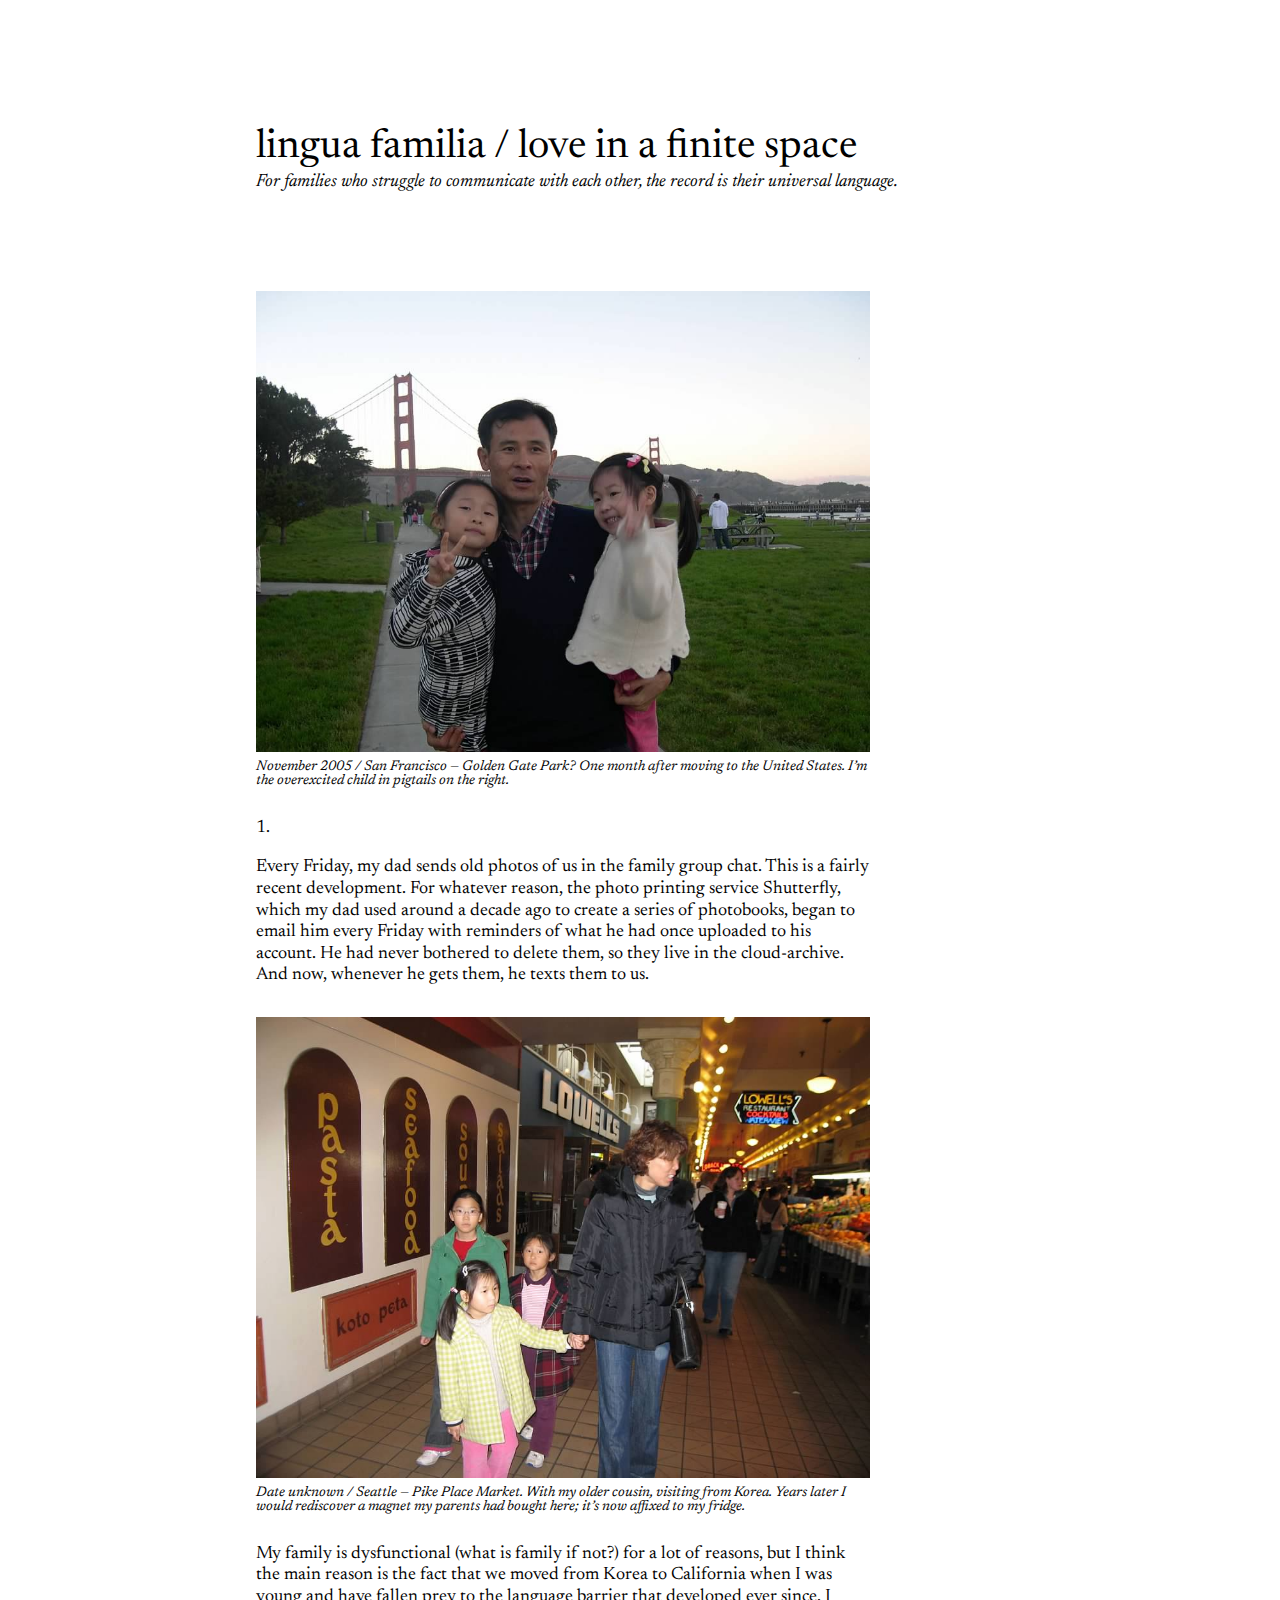
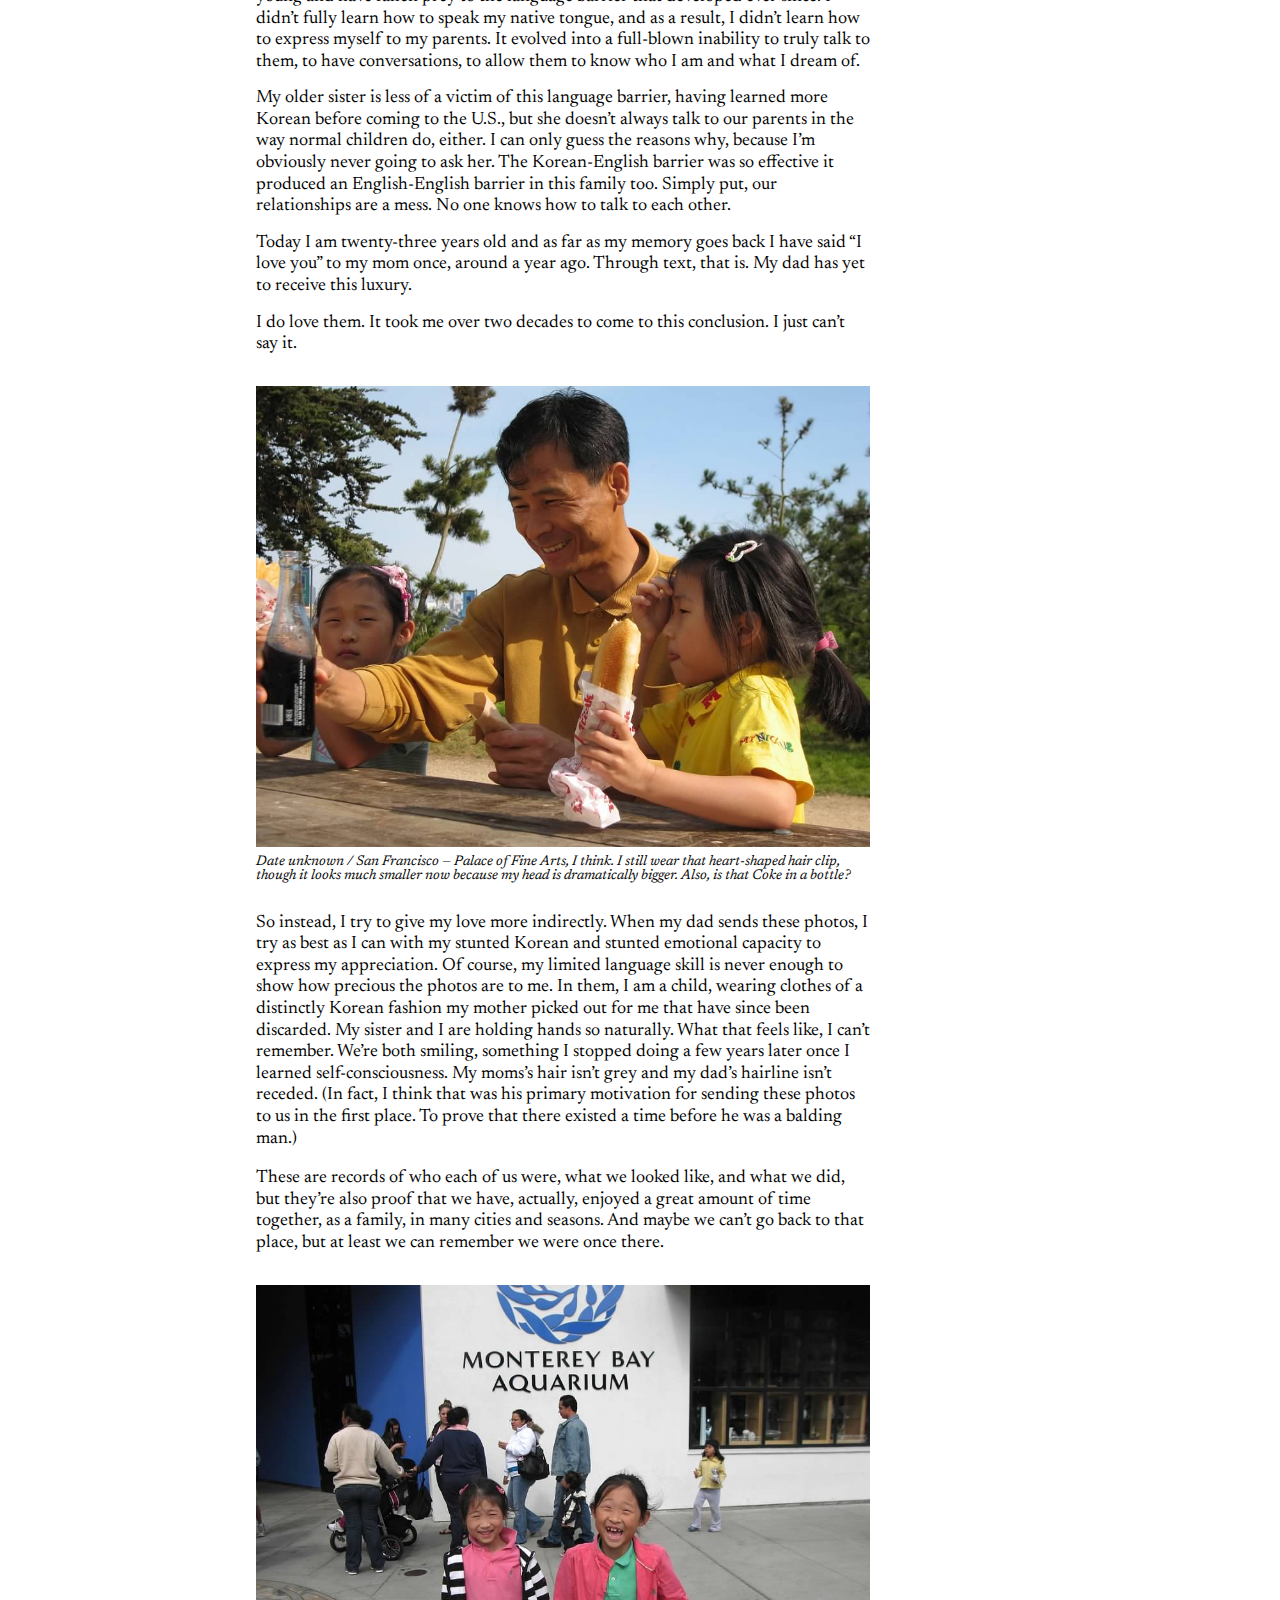
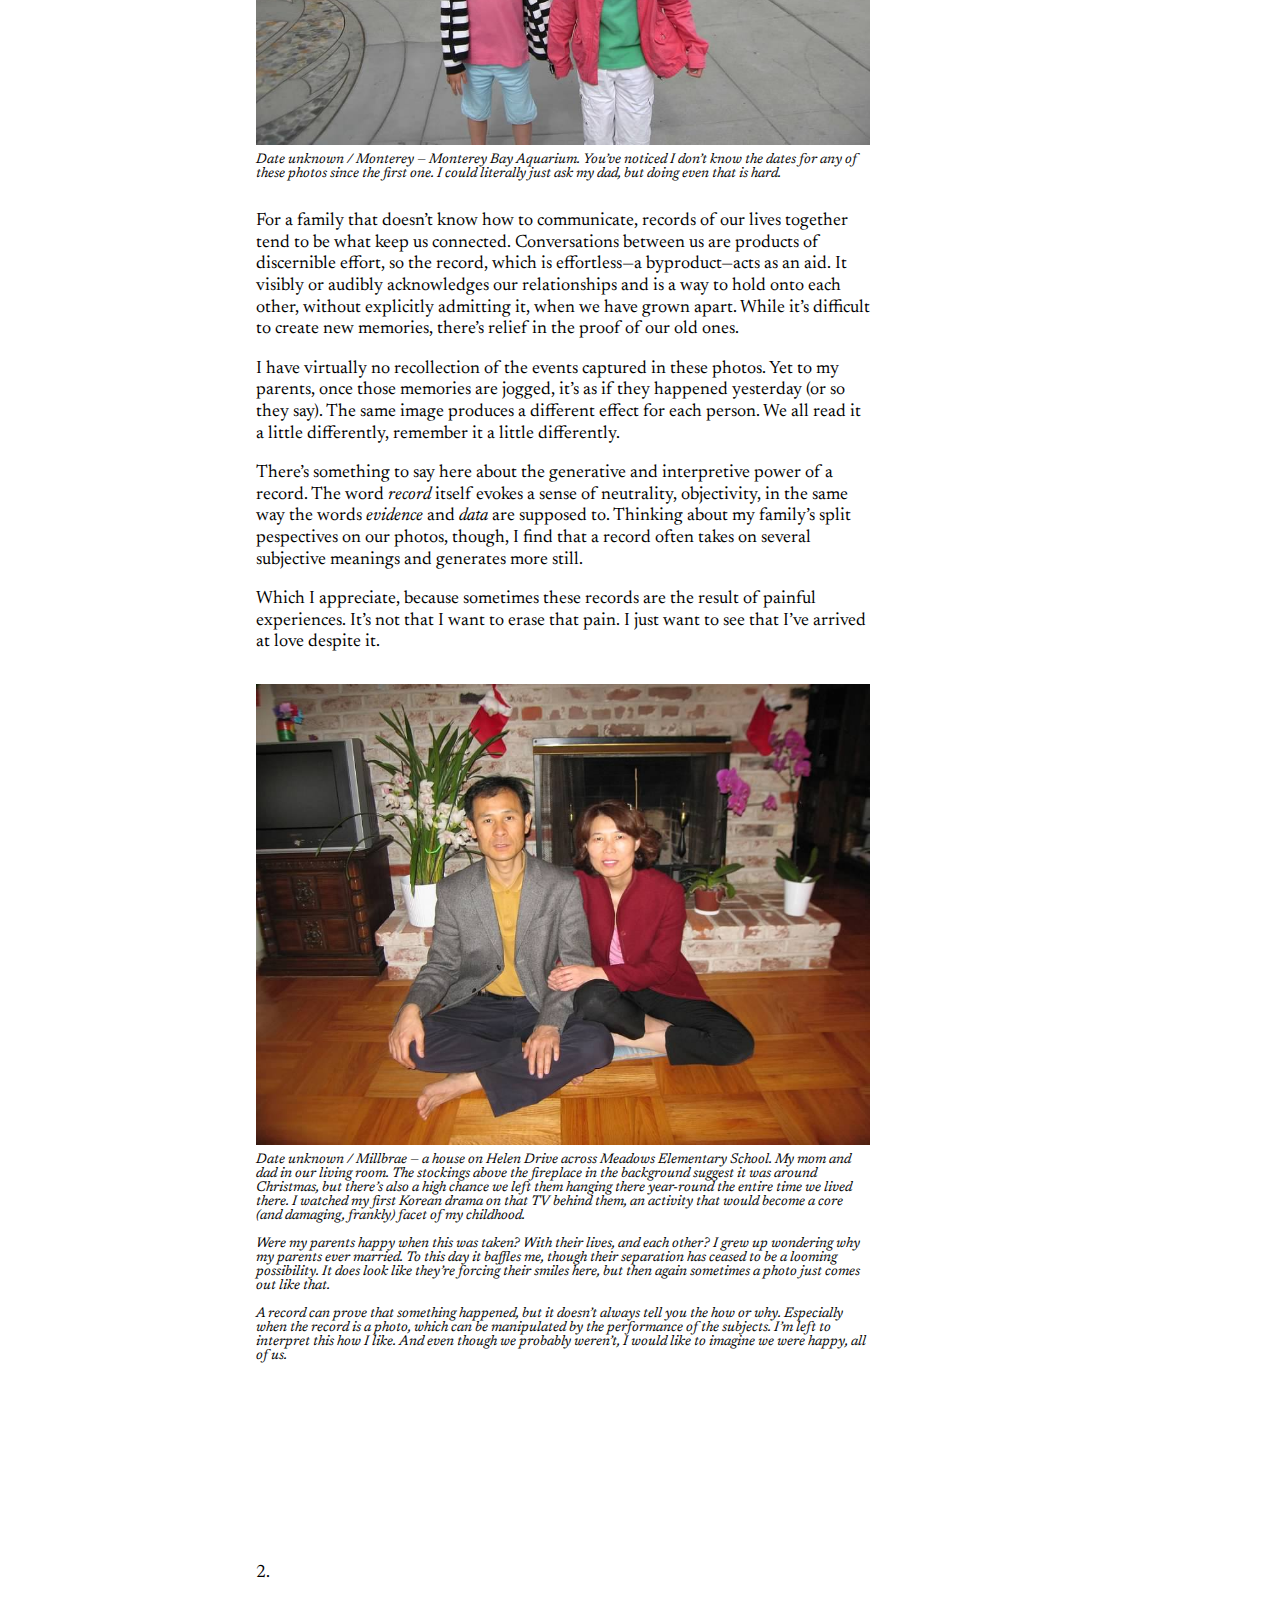
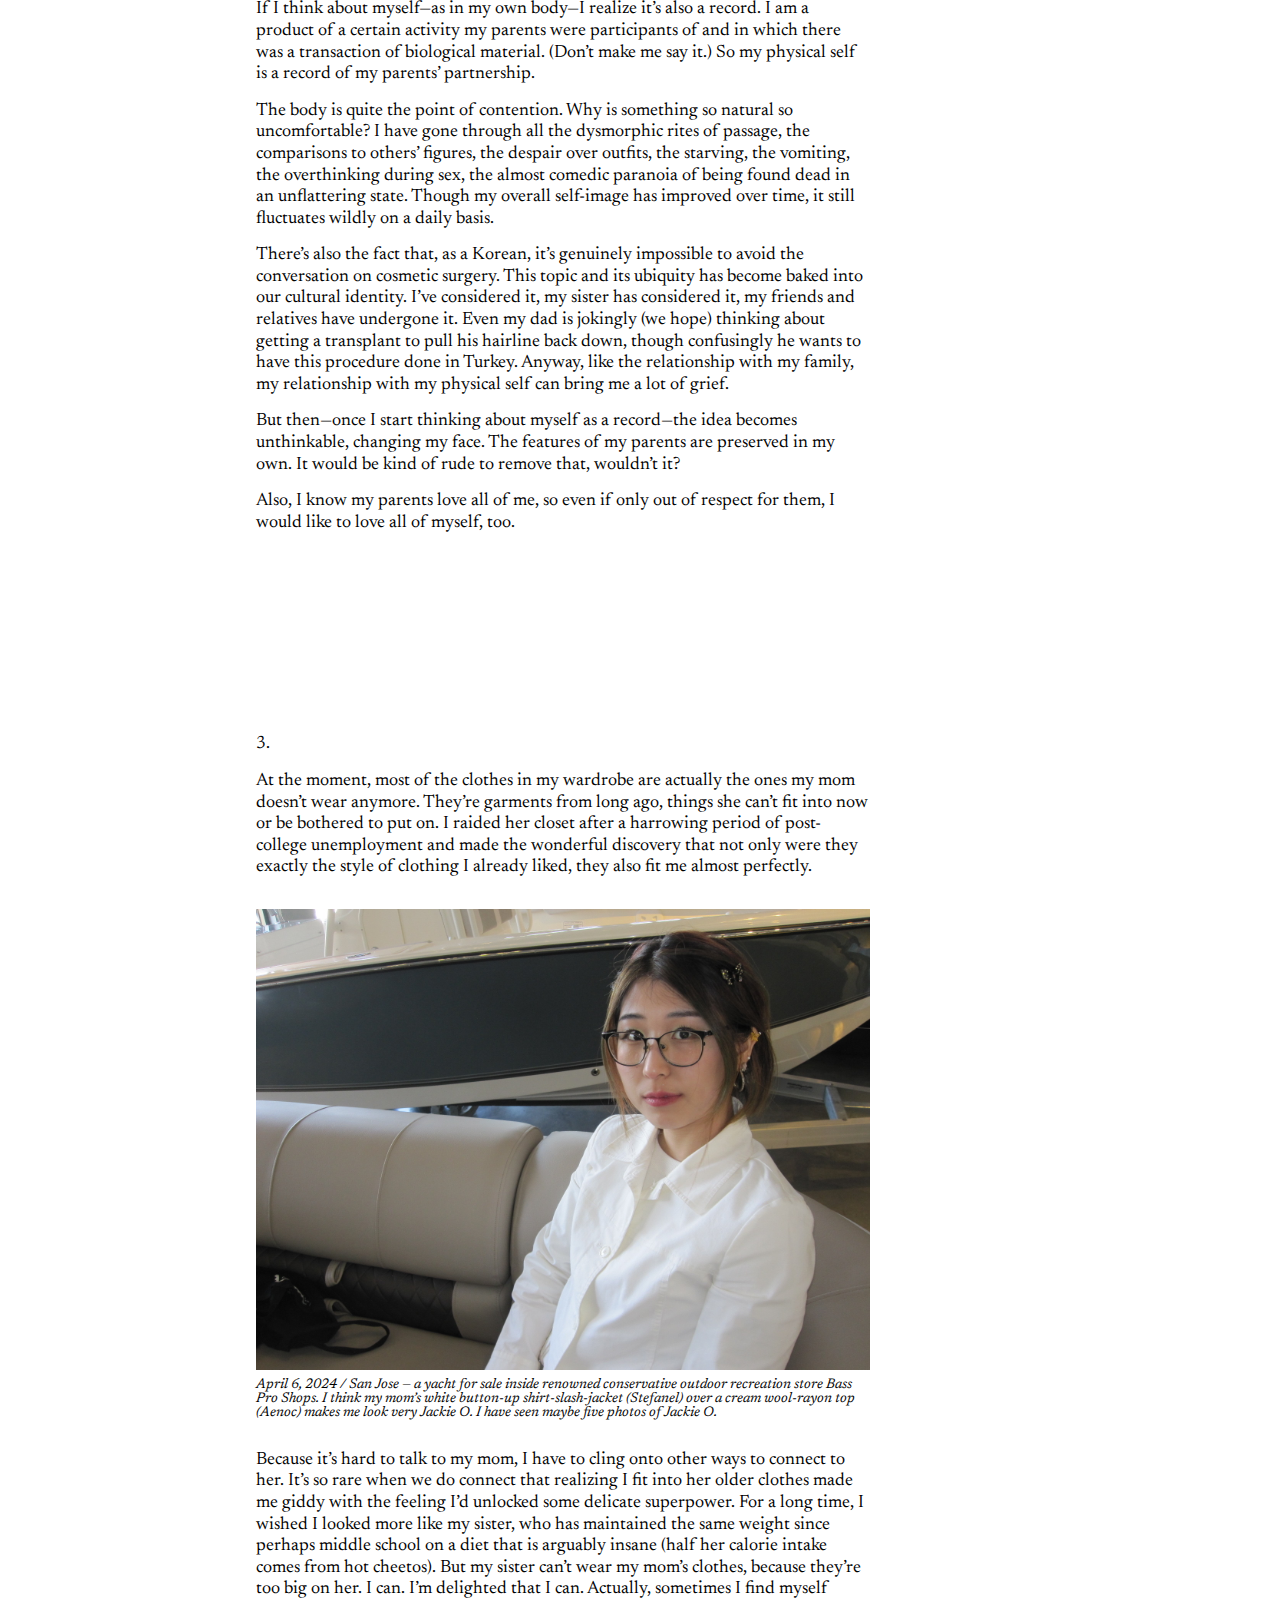
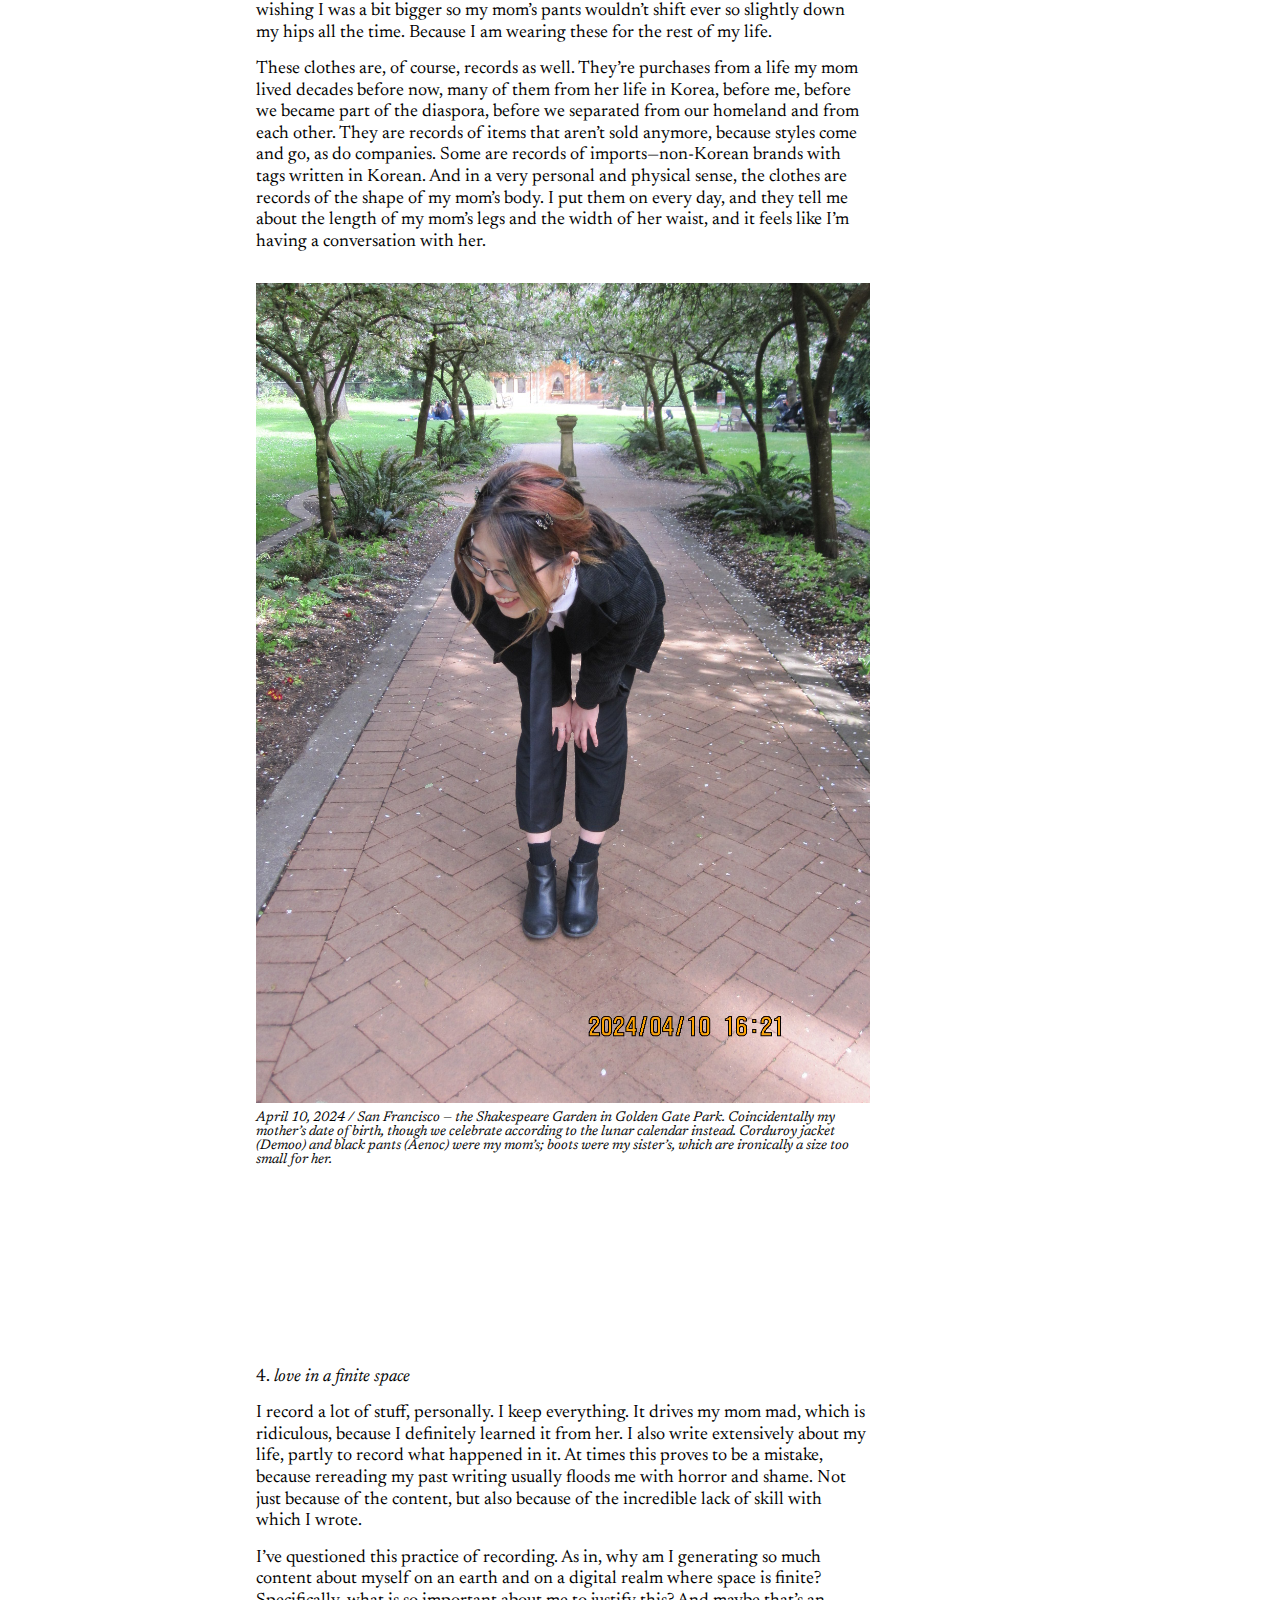
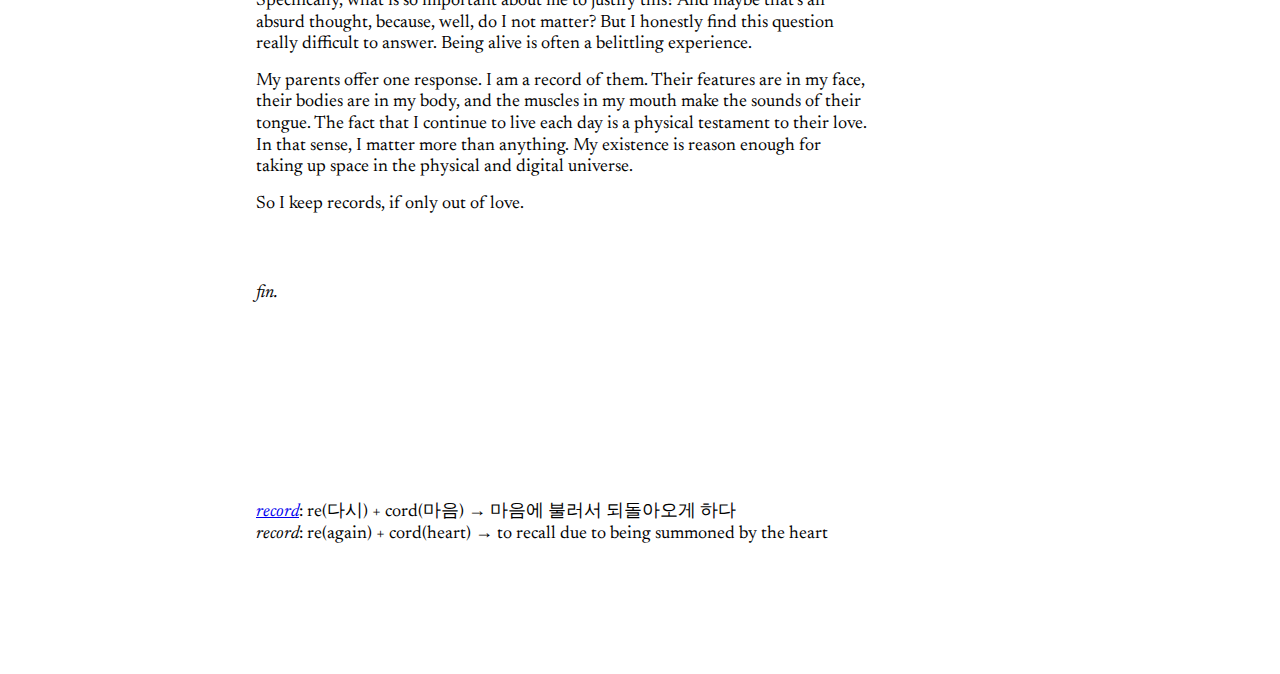
==== index.html @ 4c73561a "Update index.html" ====
<!DOCTYPE html>
<html>
<head>
	<meta charset="utf-8">
	<meta name="viewport" content="width=device-width, initial-scale=1">
	<style>
	@import url('https://fonts.googleapis.com/css2?family=Carrois+Gothic&family=Newsreader:ital,opsz,wght@0,6..72,200..800;1,6..72,200..800&display=swap');
	</style>
	<link rel="stylesheet" href="styles.css?<?php echo filemtime('styles.css')?>"/>
	<title>lingua familia / love in a finite space</title>
</head>
<body>
	<div class="title">lingua familia /	love in a finite space</div>
	<div class="subtitle">For families who struggle to communicate with each other, the record is their universal language.</div>
	<div class="photo"><img src="lingua01.JPEG" width="80%"></div>
	<div class="caption">November 2005 / San Francisco — Golden Gate Park? One month after moving to the United States. I’m the overexcited child in pigtails on the right.</div>
	<div class="box">1.</div>
	<div class="box"><p>Every Friday, my dad sends old photos of us in the family group chat. This is a fairly recent development. For whatever reason, the photo printing service Shutterfly, which my dad used around a decade ago to create a series of photobooks, began to email him every Friday with reminders of what he had once uploaded to his account. He had never bothered to delete them, so they live in the cloud-archive. And now, whenever he gets them, he texts them to us.</p></div>
	<div class="photo"><img src="lingua02.JPEG" width="80%"></div>
	<div class="caption">Date unknown / Seattle — Pike Place Market. With my older cousin, visiting from Korea. Years later I would rediscover a magnet my parents had bought here; it’s now affixed to my fridge.</div>
	<div class="box">My family is dysfunctional (what is family if not?) for a lot of reasons, but I think the main reason is the fact that we moved from Korea to California when I was young and have fallen prey to the language barrier that developed ever since. I didn’t fully learn how to speak my native tongue, and as a result, I didn’t learn how to express myself to my parents. It evolved into a full-blown inability to truly talk to them, to have conversations, to allow them to know who I am and what I dream of.</div>
	<div class="box">My older sister is less of a victim of this language barrier, having learned more Korean before coming to the U.S., but she doesn’t always talk to our parents in the way normal children do, either. I can only guess the reasons why, because I’m obviously never going to ask her. The Korean-English barrier was so effective it produced an English-English barrier in this family too. Simply put, our relationships are a mess. No one knows how to talk to each other.</div>
	<div class="box">Today I am twenty-three years old and as far as my memory goes back I have said “I love you” to my mom once, around a year ago. Through text, that is. My dad has yet to receive this luxury.</div>
	<div class="box">I do love them. It took me over two decades to come to this conclusion. I just can’t say it.</div>
	<div class="photo"><img src="lingua03.JPEG" width="80%"></div>
	<div class="caption">Date unknown / San Francisco — Palace of Fine Arts, I think. I still wear that heart-shaped hair clip, though it looks much smaller now because my head is dramatically bigger. Also, is that Coke in a bottle?</div>
	<div class="box"><p>So instead, I try to give my love more indirectly. When my dad sends these photos, I try as best as I can with my stunted Korean and stunted emotional capacity to express my appreciation. Of course, my limited language skill is never enough to show how precious the photos are to me. In them, I am a child, wearing clothes of a distinctly Korean fashion my mother picked out for me that have since been discarded. My sister and I are holding hands so naturally. What that feels like, I can’t remember. We’re both smiling, something I stopped doing a few years later once I learned self-consciousness. My moms’s hair isn’t grey and my dad’s hairline isn’t receded. (In fact, I think that was his primary motivation for sending these photos to us in the first place. To prove that there existed a time before he was a balding man.)</p>
	<p>These are records of who each of us were, what we looked like, and what we did, but they’re also proof that we have, actually, enjoyed a great amount of time together, as a family, in many cities and seasons. And maybe we can’t go back to that place, but at least we can remember we were once there.</p></div>
	<div class="photo"><img src="lingua04.JPEG" width="80%"></div>
	<div class="caption">Date unknown / Monterey — Monterey Bay Aquarium. You’ve noticed I don’t know the dates for any of these photos since the first one. I could literally just ask my dad, but doing even that is hard.</div>
	<div class="box">
		<p>For a family that doesn’t know how to communicate, records of our lives together tend to be what keep us connected. Conversations between us are products of discernible effort, so the record, which is effortless—a byproduct—acts as an aid. It visibly or audibly acknowledges our relationships and is a way to hold onto each other, without explicitly admitting it, when we have grown apart. While it’s difficult to create new memories, there’s relief in the proof of our old ones.</p>
		<p>I have virtually no recollection of the events captured in these photos. Yet to my parents, once those memories are jogged, it’s as if they happened yesterday (or so they say). The same image produces a different effect for each person. We all read it a little differently, remember it a little differently.</p>
		<p>There’s something to say here about the generative and interpretive power of a record. The word <em>record</em> itself evokes a sense of neutrality, objectivity, in the same way the words <em>evidence</em> and <em>data</em> are supposed to. Thinking about my family’s split pespectives on our photos, though, I find that a record often takes on several subjective meanings and generates more still.</p>
		<p>Which I appreciate, because sometimes these records are the result of painful experiences. It’s not that I want to erase that pain. I just want to see that I’ve arrived at love despite it.</p>
	</div>
	<div class="photo"><img src="lingua05.JPEG" width="80%"></div>
	<div class="caption">Date unknown / Millbrae — a house on Helen Drive across Meadows Elementary School. My mom and dad in our living room. The stockings above the fireplace in the background suggest it was around Christmas, but there’s also a high chance we left them hanging there year-round the entire time we lived there. I watched my first Korean drama on that TV behind them, an activity that would become a core (and damaging, frankly) facet of my childhood.
	<p>Were my parents happy when this was taken? With their lives, and each other? I grew up wondering why my parents ever married. To this day it baffles me, though their separation has ceased to be a looming possibility. It does look like they’re forcing their smiles here, but then again sometimes a photo just comes out like that.
	<p>A record can prove that something happened, but it doesn’t always tell you the how or why. Especially when the record is a photo, which can be manipulated by the performance of the subjects. I’m left to interpret this how I like. And even though we probably weren’t, I would like to imagine we were happy, all of us.</p></div>

	<div class="star"></div>

	<div class="box">2.</div>
	<div class="box">If I think about myself—as in my own body—I realize it’s also a record. I am a product of a certain activity my parents were participants of and in which there was a transaction of biological material. (Don’t make me say it.) So my physical self is a record of my parents’ partnership.</div>
	<div class="box">The body is quite the point of contention. Why is something so natural so uncomfortable? I have gone through all the dysmorphic rites of passage, the comparisons to others’ figures, the despair over outfits, the starving, the vomiting, the overthinking during sex, the almost comedic paranoia of being found dead in an unflattering state. Though my overall self-image has improved over time, it still fluctuates wildly on a daily basis.</div>
	<div class="box">There’s also the fact that, as a Korean, it’s genuinely impossible to avoid the conversation on cosmetic surgery. This topic and its ubiquity has become baked into our cultural identity. I’ve considered it, my sister has considered it, my friends and relatives have undergone it. Even my dad is jokingly (we hope) thinking about getting a transplant to pull his hairline back down, though confusingly he wants to have this procedure done in Turkey. Anyway, like the relationship with my family, my relationship with my physical self can bring me a lot of grief.</div>
	<div class="box">But then—once I start thinking about myself as a record—the idea becomes unthinkable, changing my face. The features of my parents are preserved in my own. It would be kind of rude to remove that, wouldn’t it?</div>
	<div class="box">Also, I know my parents love all of me, so even if only out of respect for them, I would like to love all of myself, too.</div>

	<div class="star"></div>

	<div class="box">3.</div>
	<div class="box">At the moment, most of the clothes in my wardrobe are actually the ones my mom doesn’t wear anymore. They’re garments from long ago, things she can’t fit into now or be bothered to put on. I raided her closet after a harrowing period of post-college unemployment and made the wonderful discovery that not only were they exactly the style of clothing I already liked, they also fit me almost perfectly.</div>
	<div class="photo"><img src="lingua07.JPG" width="80%"></div>
	<div class="caption">April 6, 2024 / San Jose — a yacht for sale inside renowned conservative outdoor recreation store Bass Pro Shops. I think my mom’s white button-up shirt-slash-jacket (Stefanel) over a cream wool-rayon top (Aenoc) makes me look very Jackie O. I have seen maybe five photos of Jackie O.</div>
	<div class="box">Because it’s hard to talk to my mom, I have to cling onto other ways to connect to her. It’s so rare when we do connect that realizing I fit into her older clothes made me giddy with the feeling I’d unlocked some delicate superpower. For a long time, I wished I looked more like my sister, who has maintained the same weight since perhaps middle school on a diet that is arguably insane (half her calorie intake comes from hot cheetos). But my sister can’t wear my mom’s clothes, because they’re too big on her. I can. I’m delighted that I can. Actually, sometimes I find myself wishing I was a bit bigger so my mom’s pants wouldn’t shift ever so slightly down my hips all the time. Because I am wearing these for the rest of my life.</div>
	<div class="box">These clothes are, of course, records as well. They’re purchases from a life my mom lived decades before now, many of them from her life in Korea, before me, before we became part of the diaspora, before we separated from our homeland and from each other. They are records of items that aren’t sold anymore, because styles come and go, as do companies. Some are records of imports—non-Korean brands with tags written in Korean. And in a very personal and physical sense, the clothes are records of the shape of my mom’s body. I put them on every day, and they tell me about the length of my mom’s legs and the width of her waist, and it feels like I’m having a conversation with her.</div>
	<div class="photo"><img src="lingua08.JPG" width="80%"></div>
	<div class="caption">April 10, 2024 / San Francisco — the Shakespeare Garden in Golden Gate Park. Coincidentally my mother’s date of birth, though we celebrate according to the lunar calendar instead. Corduroy jacket (Demoo) and black pants (Aenoc) were my mom’s; boots were my sister’s, which are ironically a size too small for her.</div>

	<div class="star"></div>

	<div class="box">4. <em>love in a finite space</em></div>
	<div class="box">I record a lot of stuff, personally. I keep everything. It drives my mom mad, which is ridiculous, because I definitely learned it from her. I also write extensively about my life, partly to record what happened in it. At times this proves to be a mistake, because rereading my past writing usually floods me with horror and shame. Not just because of the content, but also because of the incredible lack of skill with which I wrote.</div>
	<div class="box">I’ve questioned this practice of recording. As in, why am I generating so much content about myself on an earth and on a digital realm where space is finite? Specifically, what is so important about me to justify this? And maybe that’s an absurd thought, because, well, do I not matter? But I honestly find this question really difficult to answer. Being alive is often a belittling experience.</div>
	<div class="box">My parents offer one response. I am a record of them. Their features are in my face, their bodies are in my body, and the muscles in my mouth make the sounds of their tongue. The fact that I continue to live each day is a physical testament to their love. In that sense, I matter more than anything. My existence is reason enough for taking up space in the physical and digital universe.</div>
	<div class="box">So I keep records, if only out of love.</div>

	<br><br><br>
	<div class="subtitle">fin.</div>

	<div class="star"></div>

	<div class="box"><em><a href="https://dic.daum.net/word/view.do?wordid=ekw000137580&q=record">record</a></em>: re(다시) + cord(마음) → 마음에 불러서 되돌아오게 하다
		<br>
	<em>record</em>: re(again) + cord(heart) → to recall due to being summoned by the heart</div>
</div>
</body>
</html>
---- styles.css ----
body {
	margin:10% 20%;
	font-family:Newsreader, serif;
	font-size:18px;
}

.sidebar {
	width:100px;
	dispaly:absolute;
	float:right;
}

.title {
	font-family: Newsreader, Carrois Gothic, serif;
	font-size:40px;
	margin-bottom:5px;
}

.subtitle {
	font-family:Newsreader, Carrois Gothic, serif;
	font-style:italic;
	margin-bottom:100px;
}

.box {
	width:80%;
	line-height:1.2;
	margin:15px 0;
}

.photo {
	margin-top:30px;
}

.caption {
	font-style:italic;
	font-size:14px;
	width:80%;
	margin:3px 0 30px 0;
}

.star {
	text-align:center;
	font-family: Carrois Gothic, sans-serif;
	width:600px;
	margin:200px 0;
}
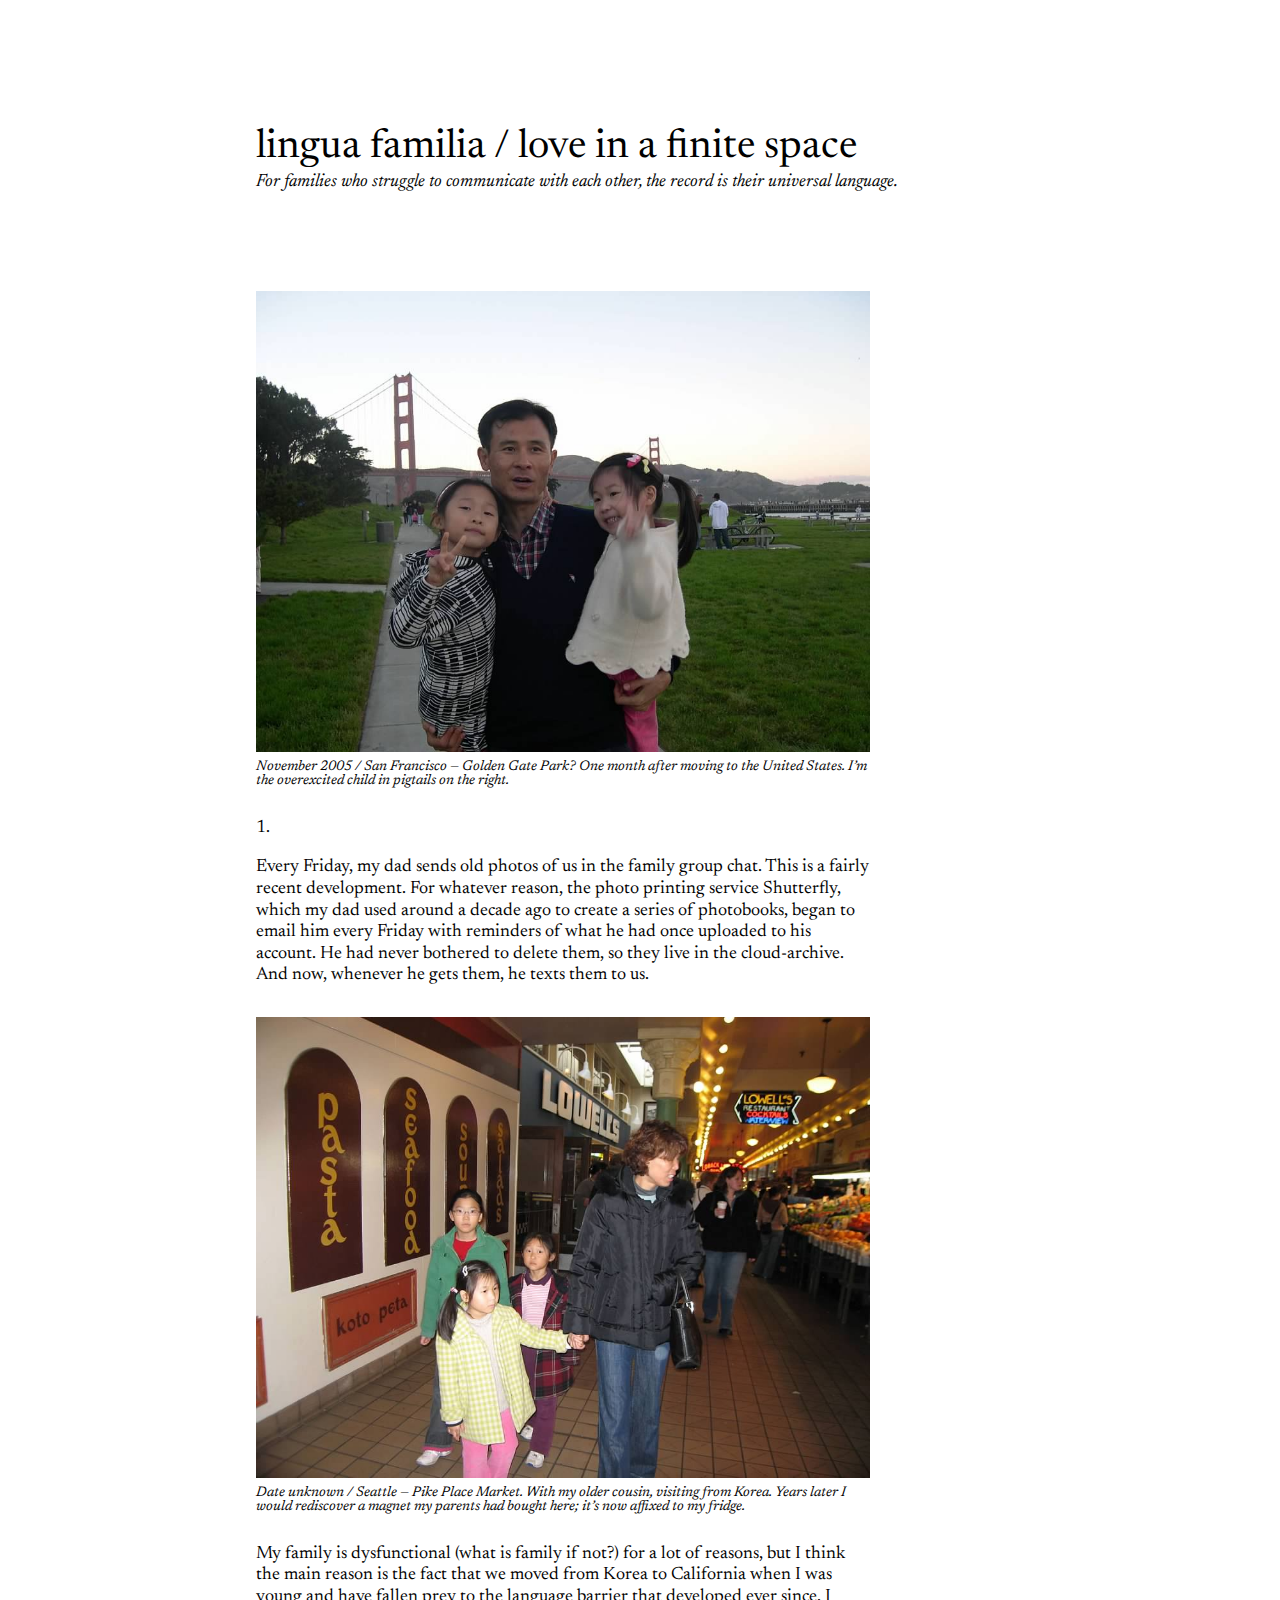
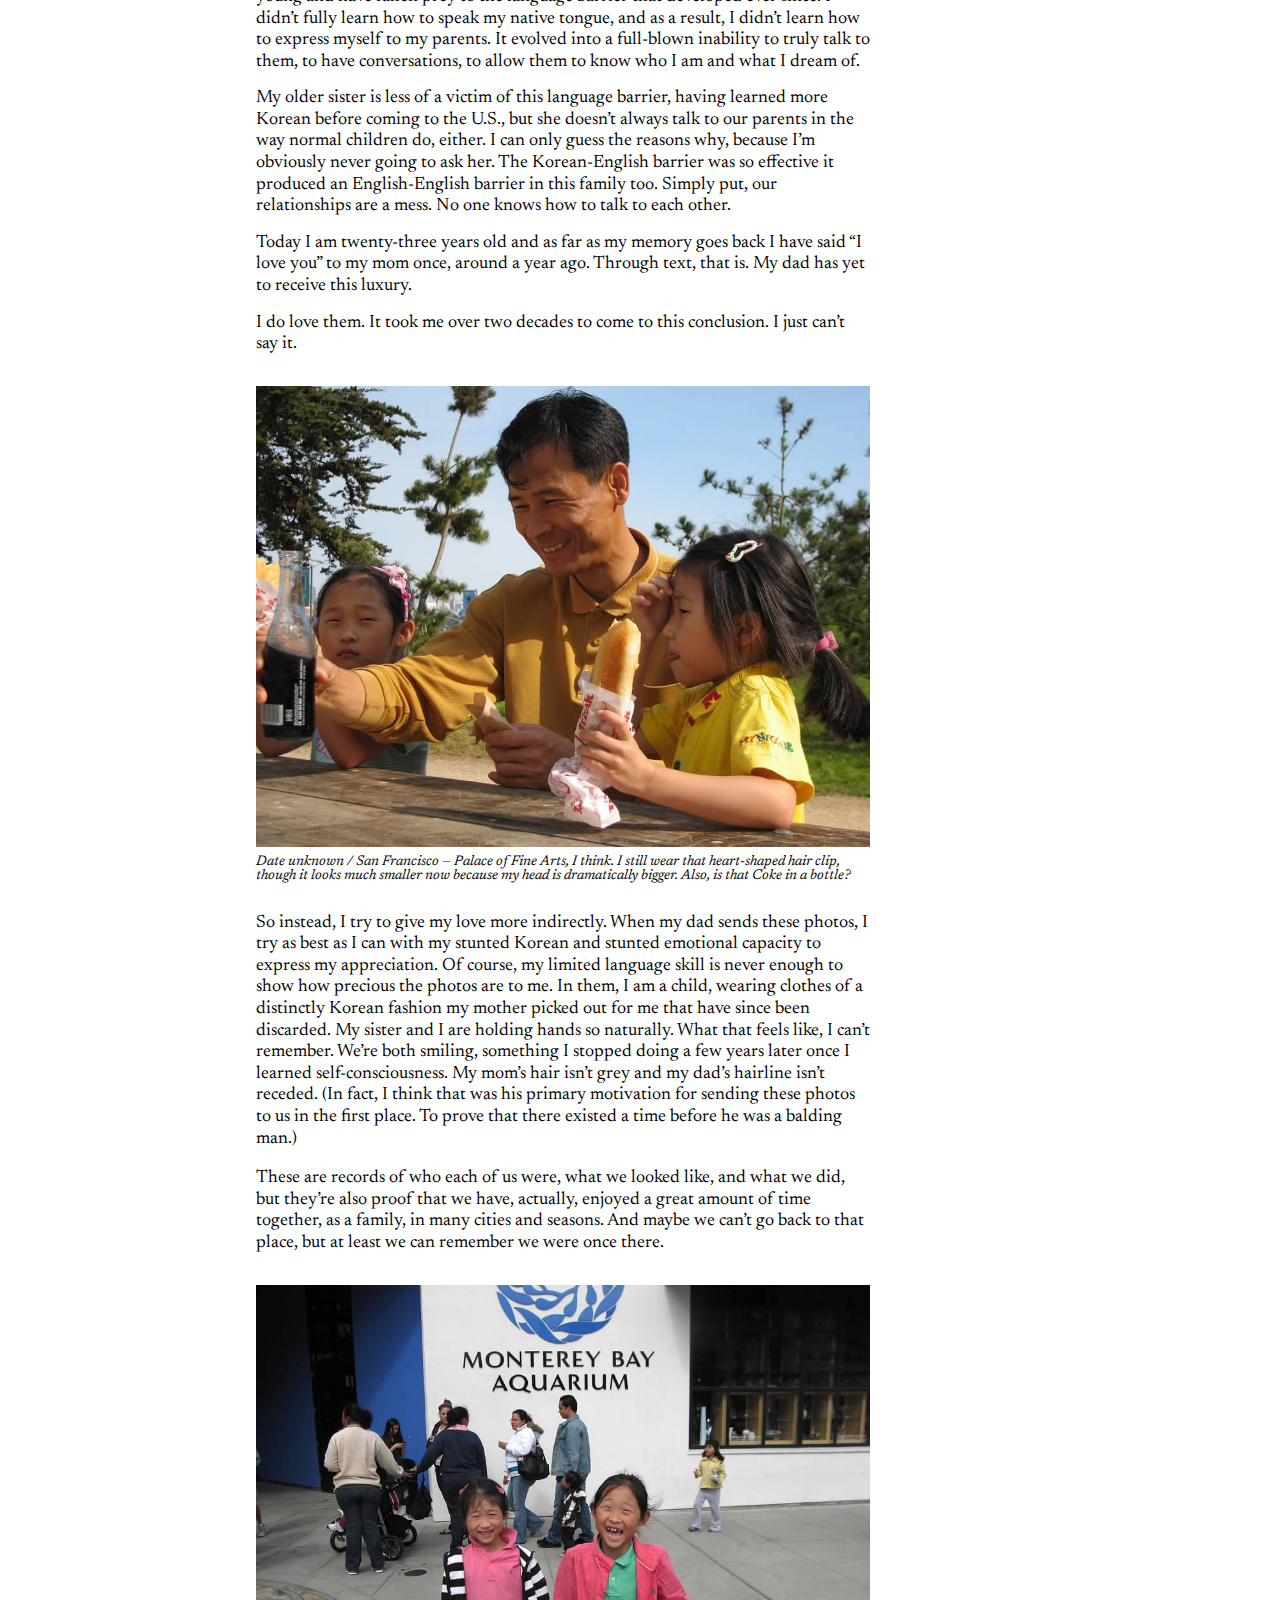
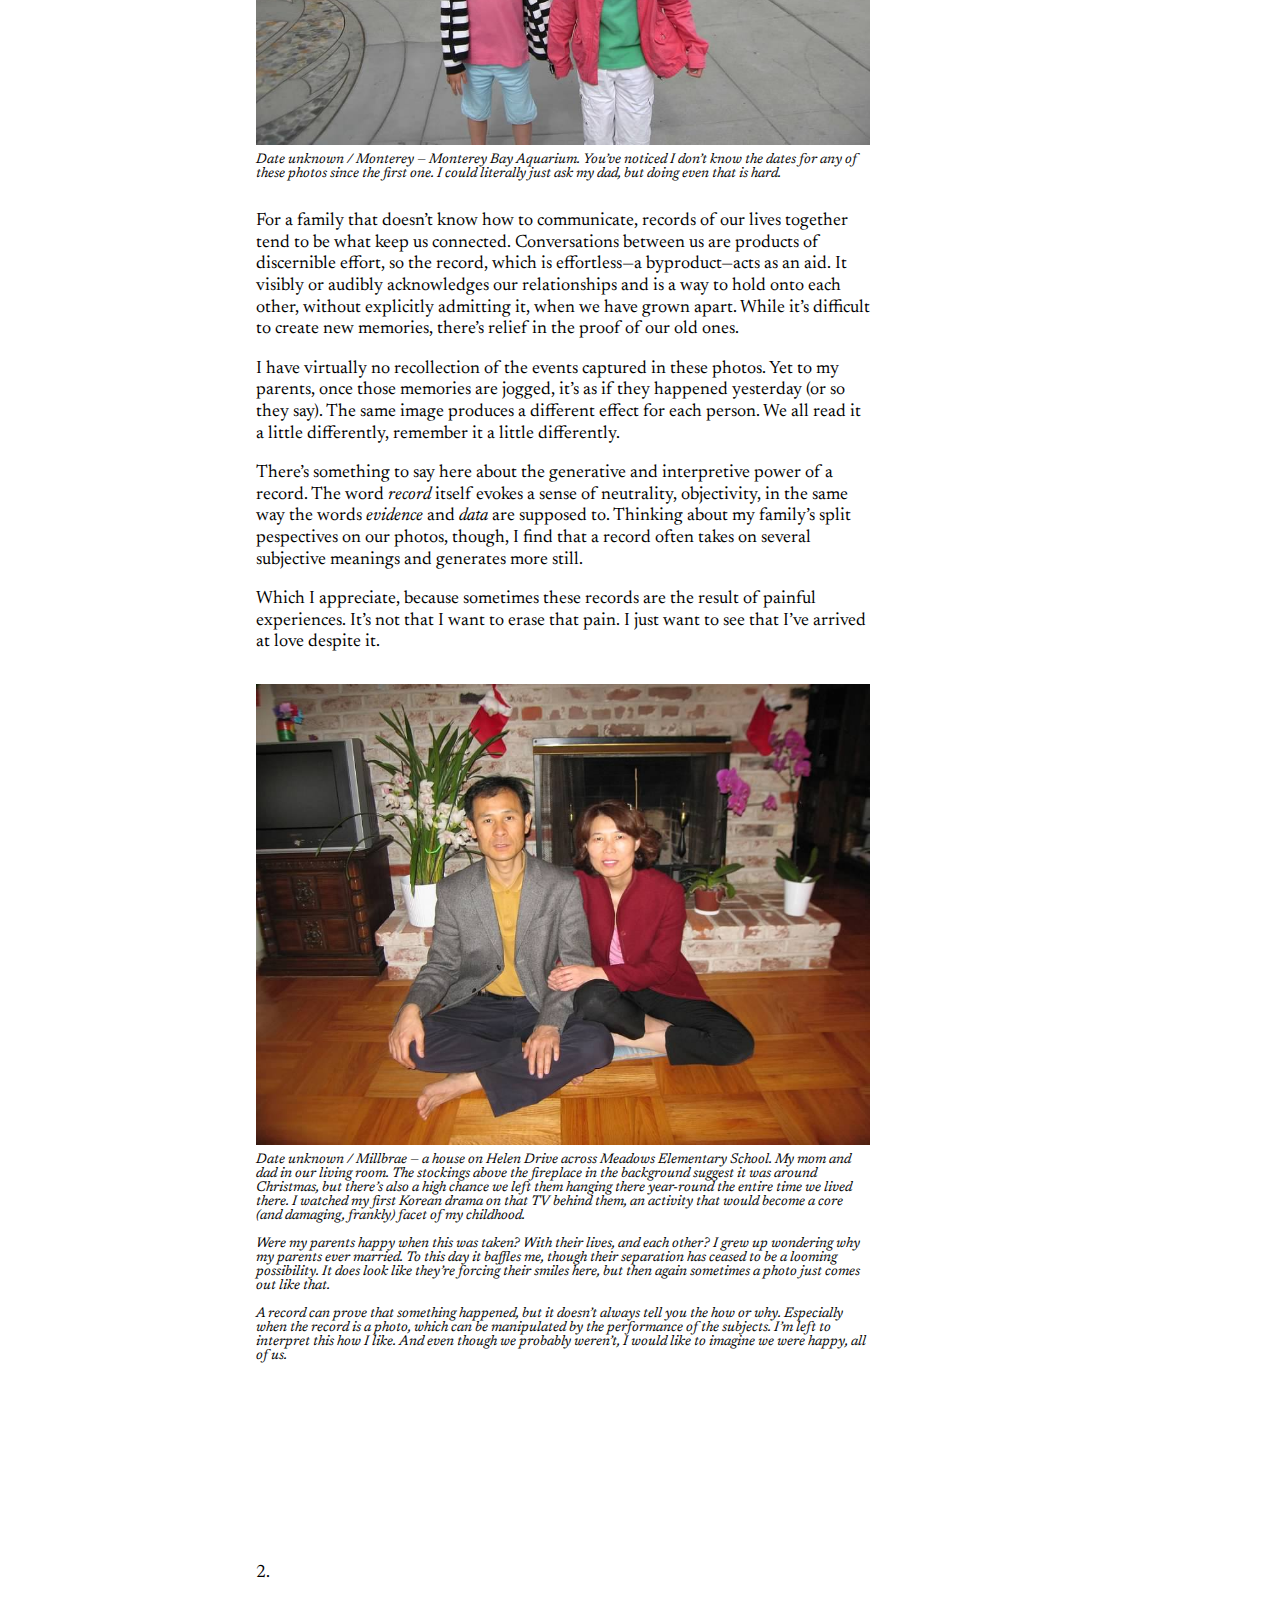
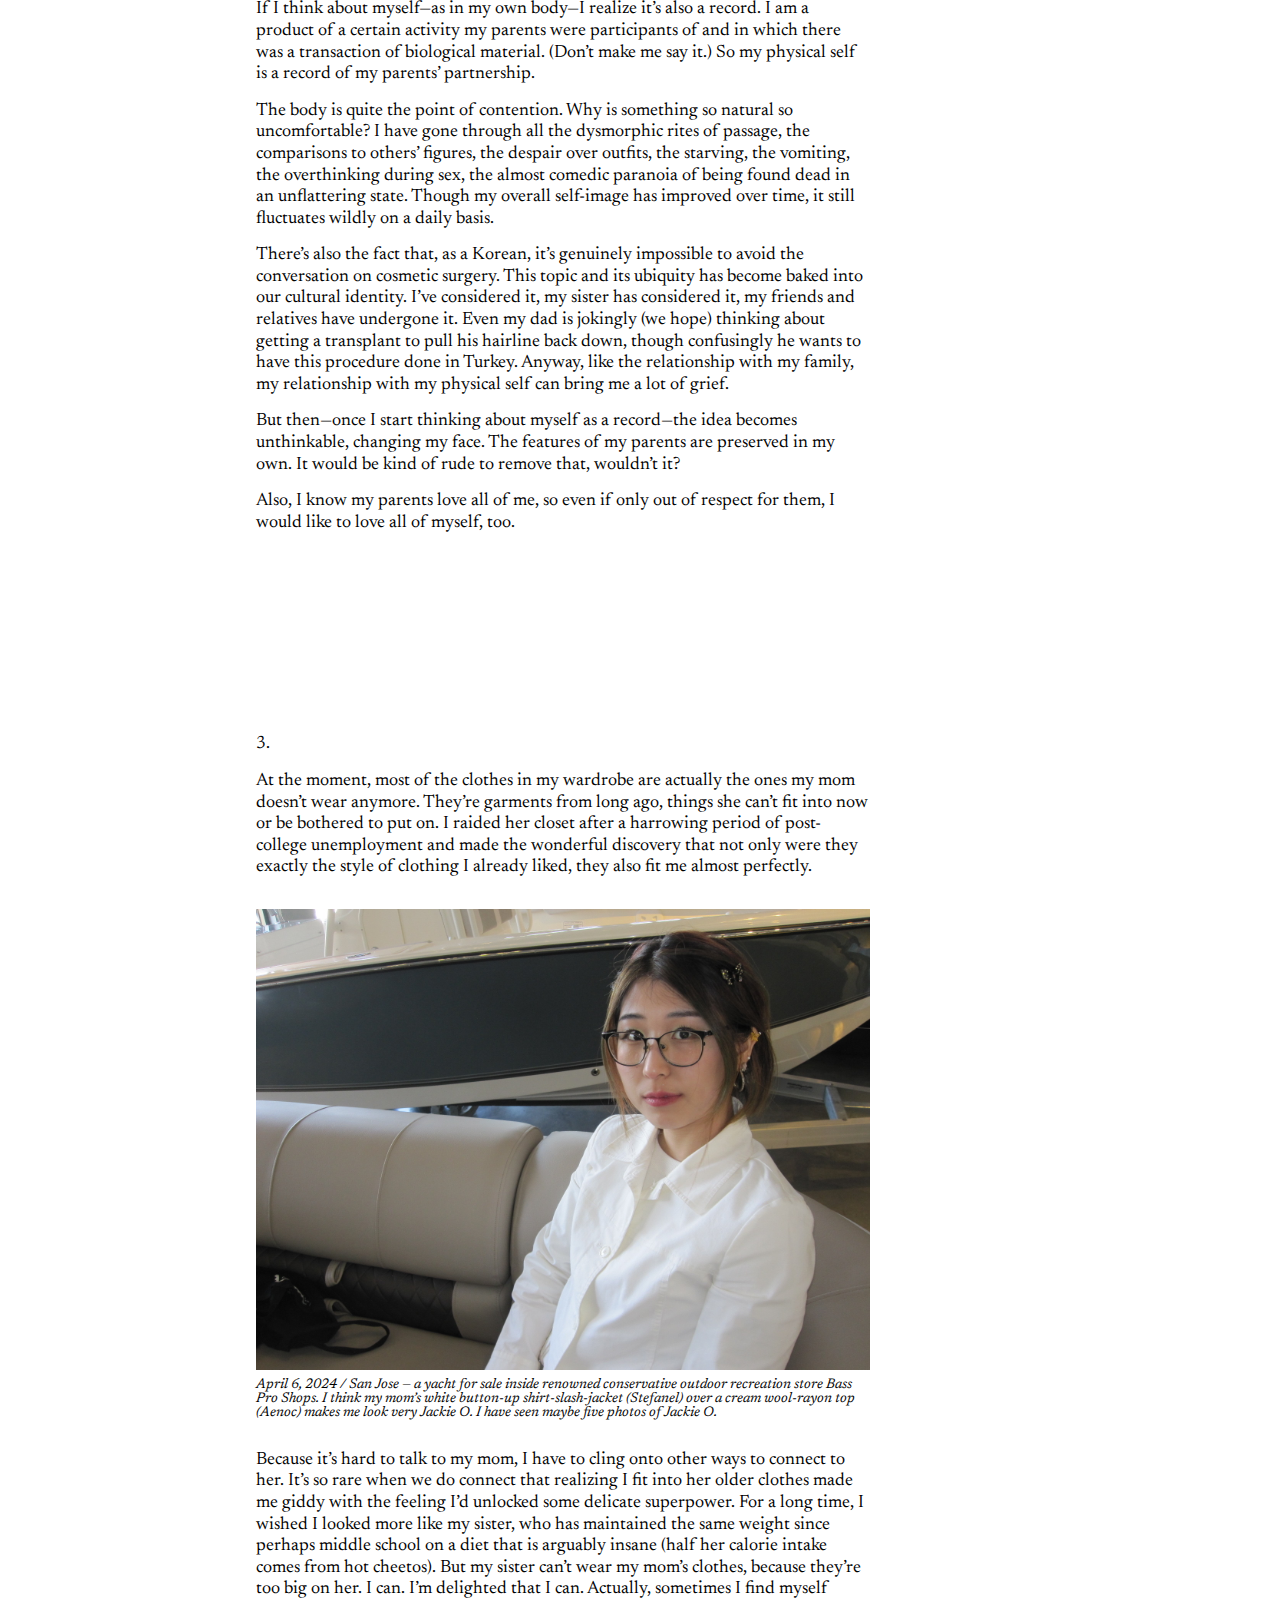
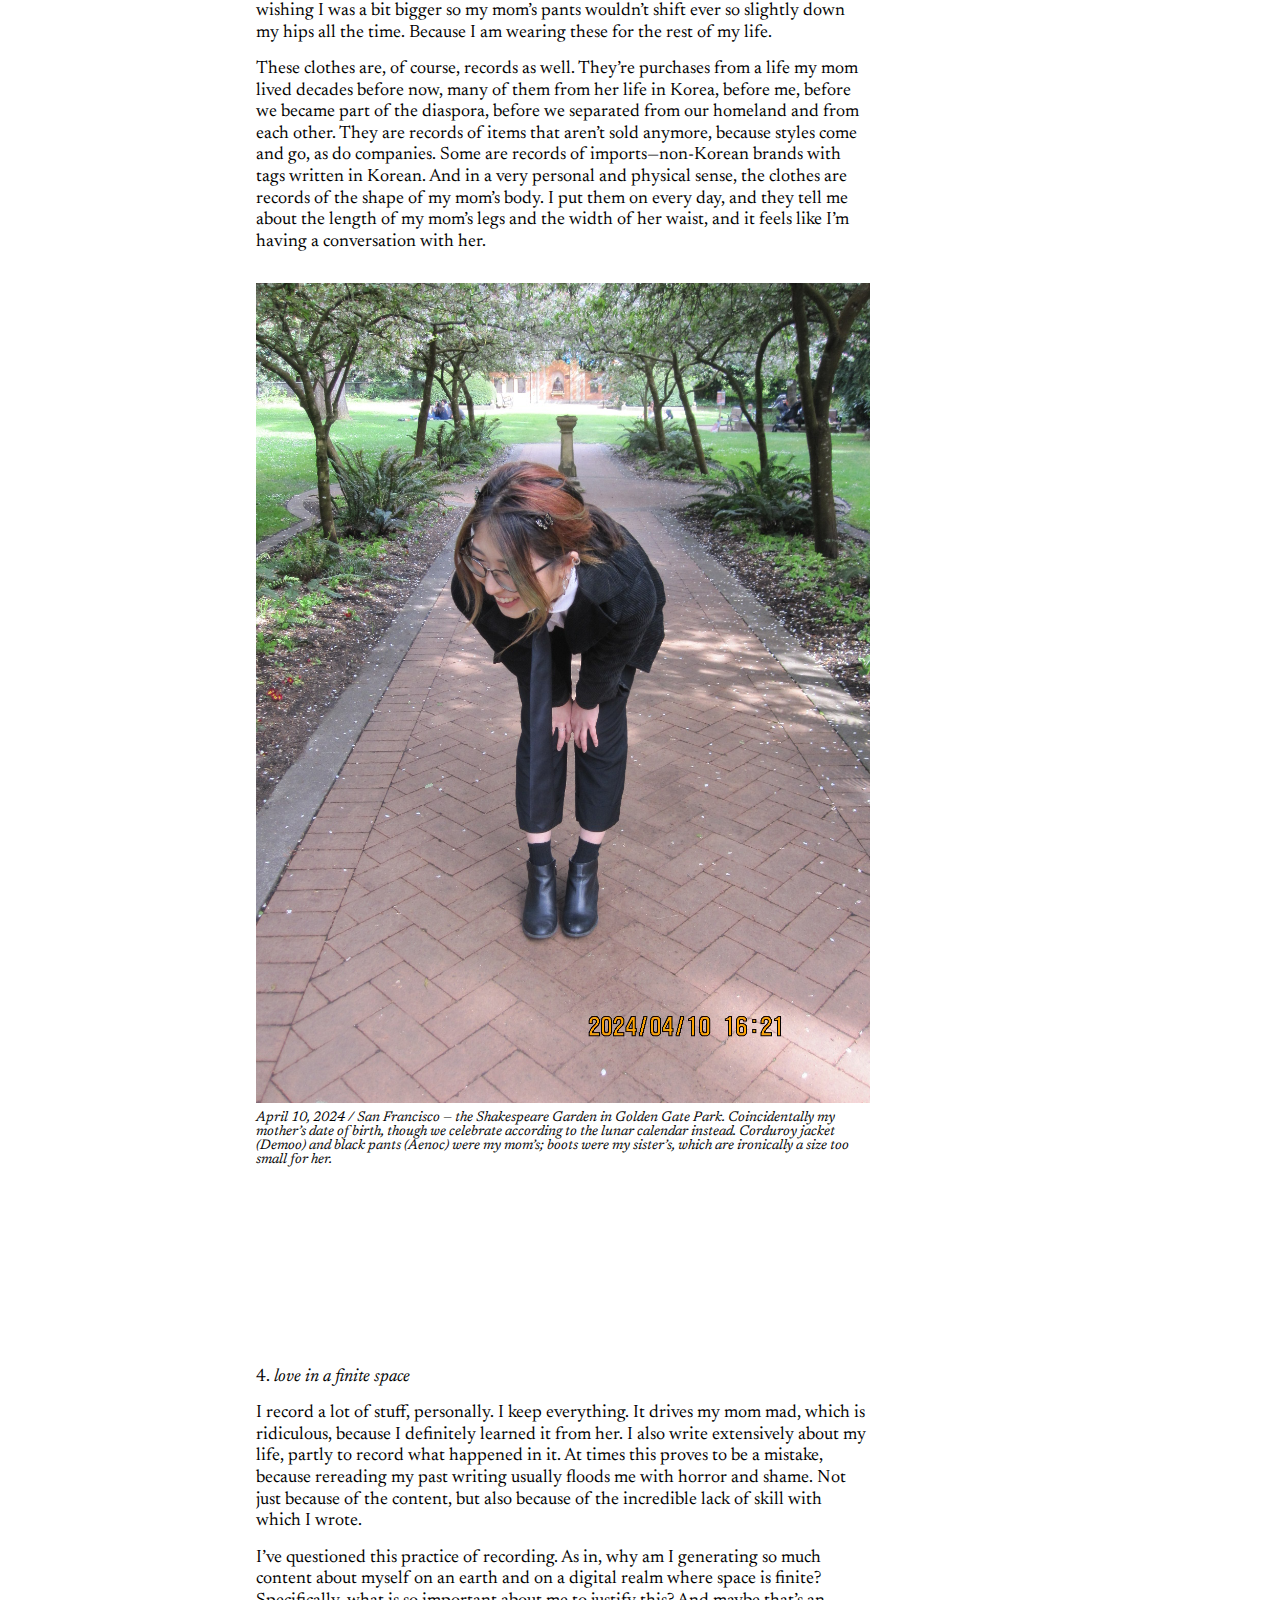
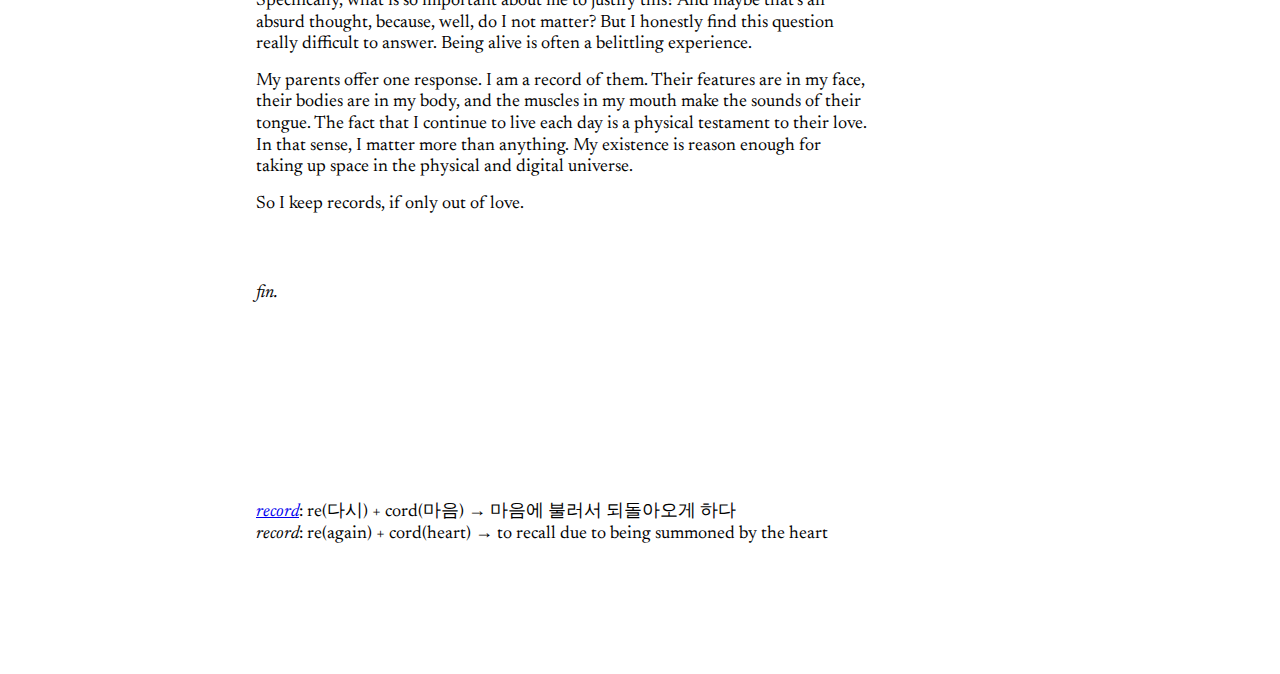
==== commit db29f68c: "Update index.html" ====
--- a/index.html
+++ b/index.html
@@ -24,7 +24,7 @@
 	<div class="box">I do love them. It took me over two decades to come to this conclusion. I just can’t say it.</div>
 	<div class="photo"><img src="lingua03.JPEG" width="80%"></div>
 	<div class="caption">Date unknown / San Francisco — Palace of Fine Arts, I think. I still wear that heart-shaped hair clip, though it looks much smaller now because my head is dramatically bigger. Also, is that Coke in a bottle?</div>
-	<div class="box"><p>So instead, I try to give my love more indirectly. When my dad sends these photos, I try as best as I can with my stunted Korean and stunted emotional capacity to express my appreciation. Of course, my limited language skill is never enough to show how precious the photos are to me. In them, I am a child, wearing clothes of a distinctly Korean fashion my mother picked out for me that have since been discarded. My sister and I are holding hands so naturally. What that feels like, I can’t remember. We’re both smiling, something I stopped doing a few years later once I learned self-consciousness. My moms’s hair isn’t grey and my dad’s hairline isn’t receded. (In fact, I think that was his primary motivation for sending these photos to us in the first place. To prove that there existed a time before he was a balding man.)</p>
+	<div class="box"><p>So instead, I try to give my love more indirectly. When my dad sends these photos, I try as best as I can with my stunted Korean and stunted emotional capacity to express my appreciation. Of course, my limited language skill is never enough to show how precious the photos are to me. In them, I am a child, wearing clothes of a distinctly Korean fashion my mother picked out for me that have since been discarded. My sister and I are holding hands so naturally. What that feels like, I can’t remember. We’re both smiling, something I stopped doing a few years later once I learned self-consciousness. My mom’s hair isn’t grey and my dad’s hairline isn’t receded. (In fact, I think that was his primary motivation for sending these photos to us in the first place. To prove that there existed a time before he was a balding man.)</p>
 	<p>These are records of who each of us were, what we looked like, and what we did, but they’re also proof that we have, actually, enjoyed a great amount of time together, as a family, in many cities and seasons. And maybe we can’t go back to that place, but at least we can remember we were once there.</p></div>
 	<div class="photo"><img src="lingua04.JPEG" width="80%"></div>
 	<div class="caption">Date unknown / Monterey — Monterey Bay Aquarium. You’ve noticed I don’t know the dates for any of these photos since the first one. I could literally just ask my dad, but doing even that is hard.</div>
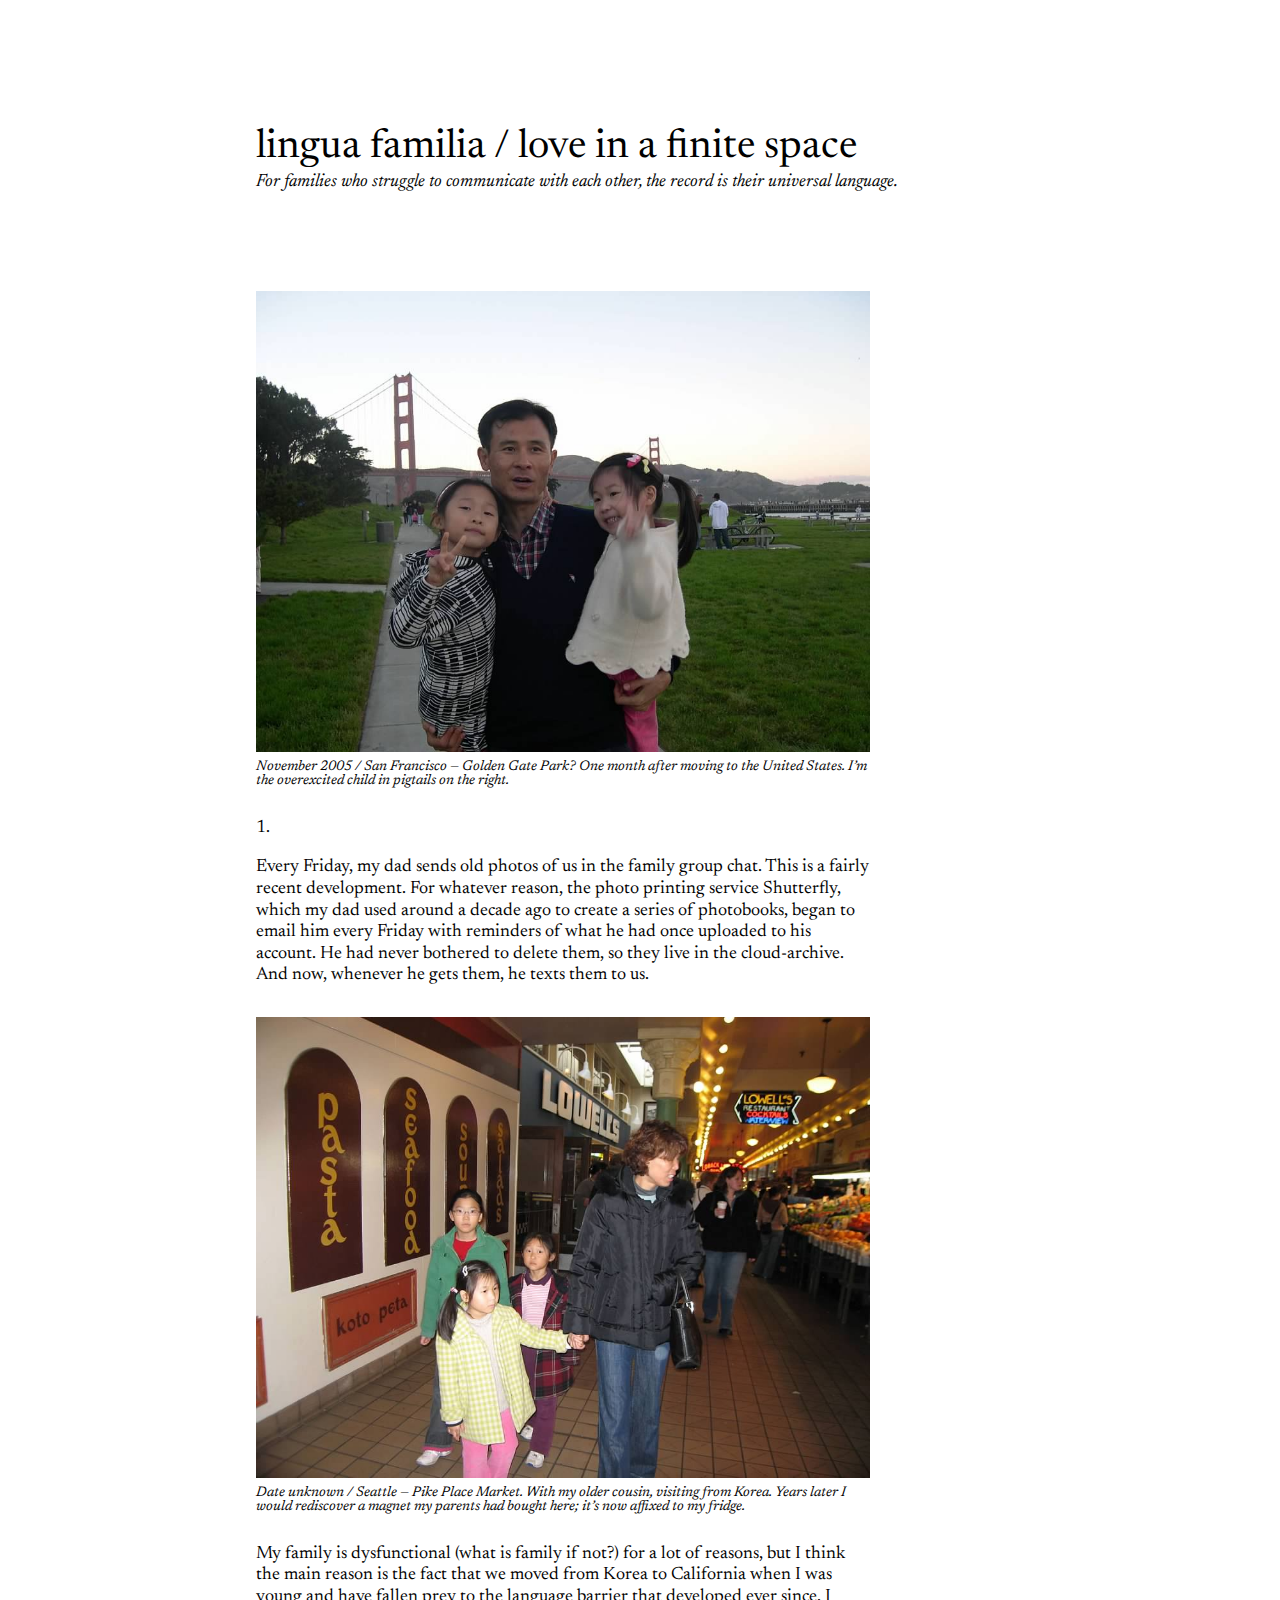
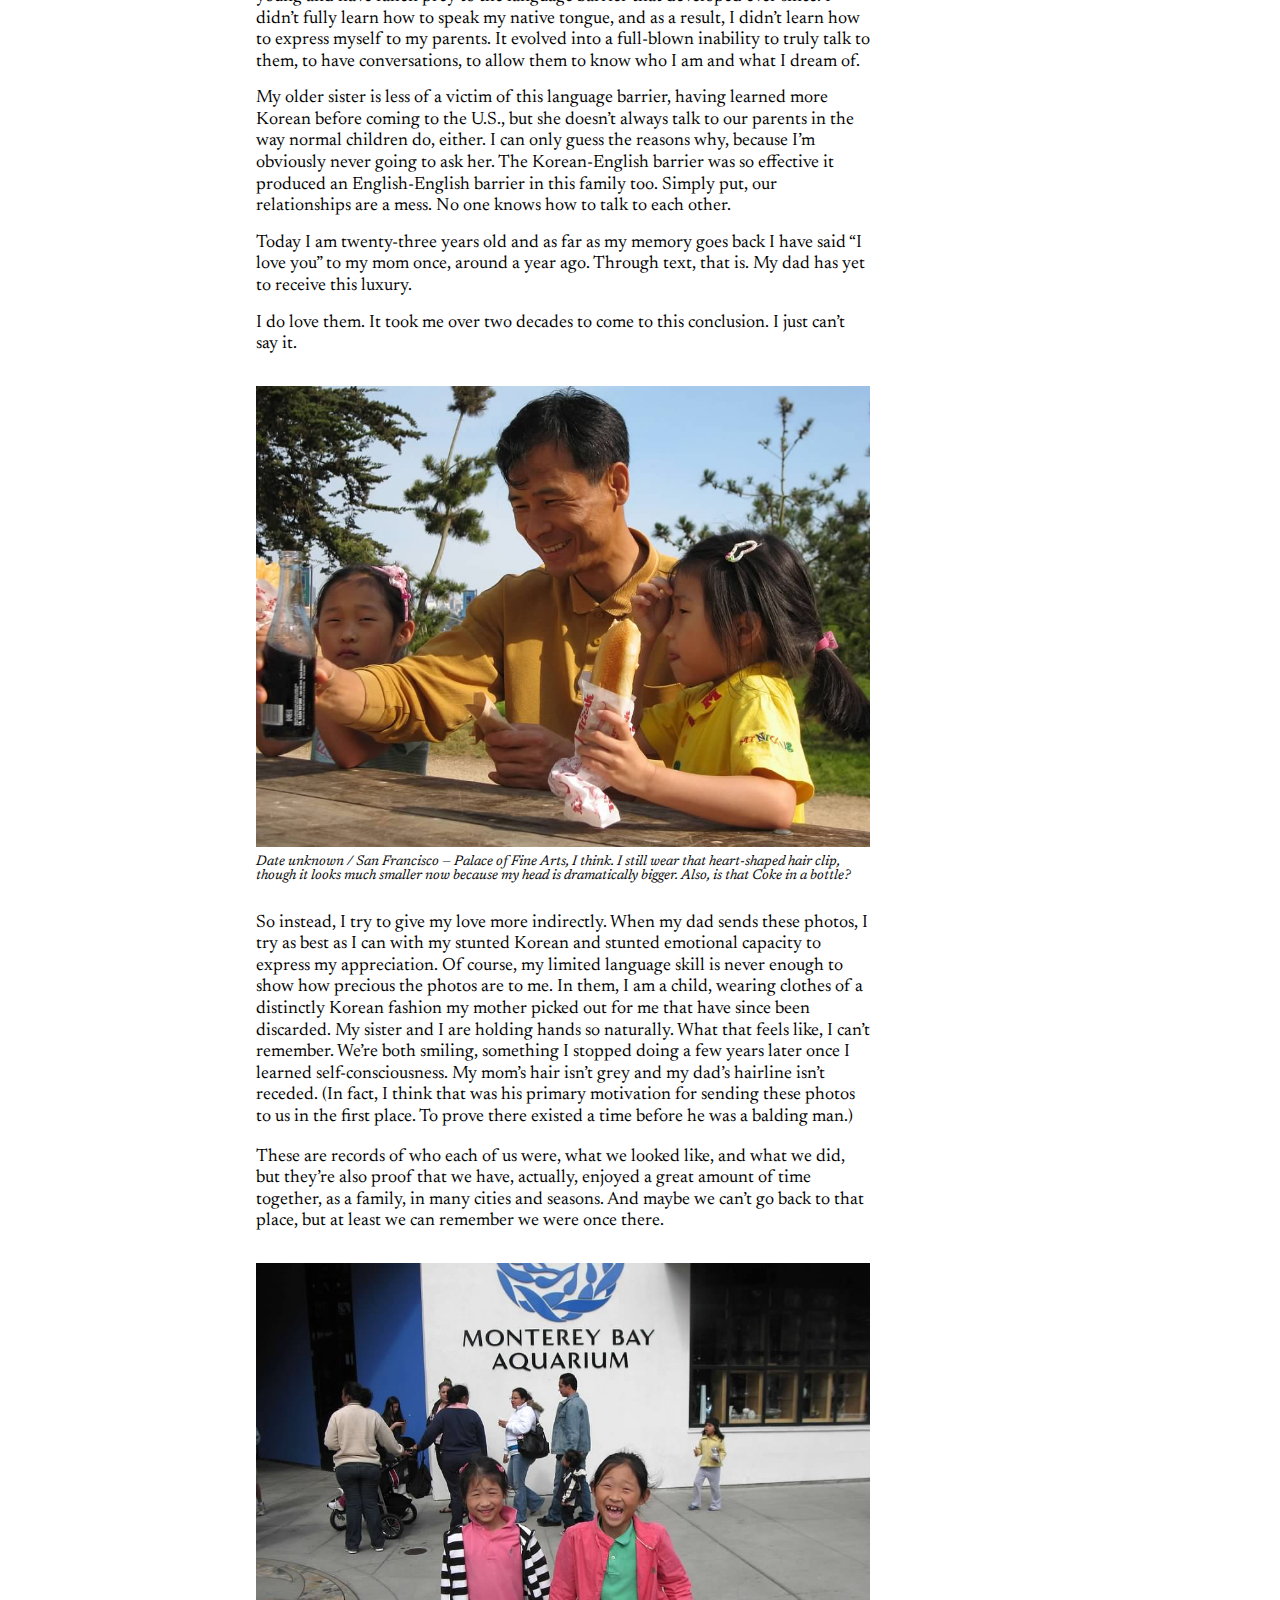
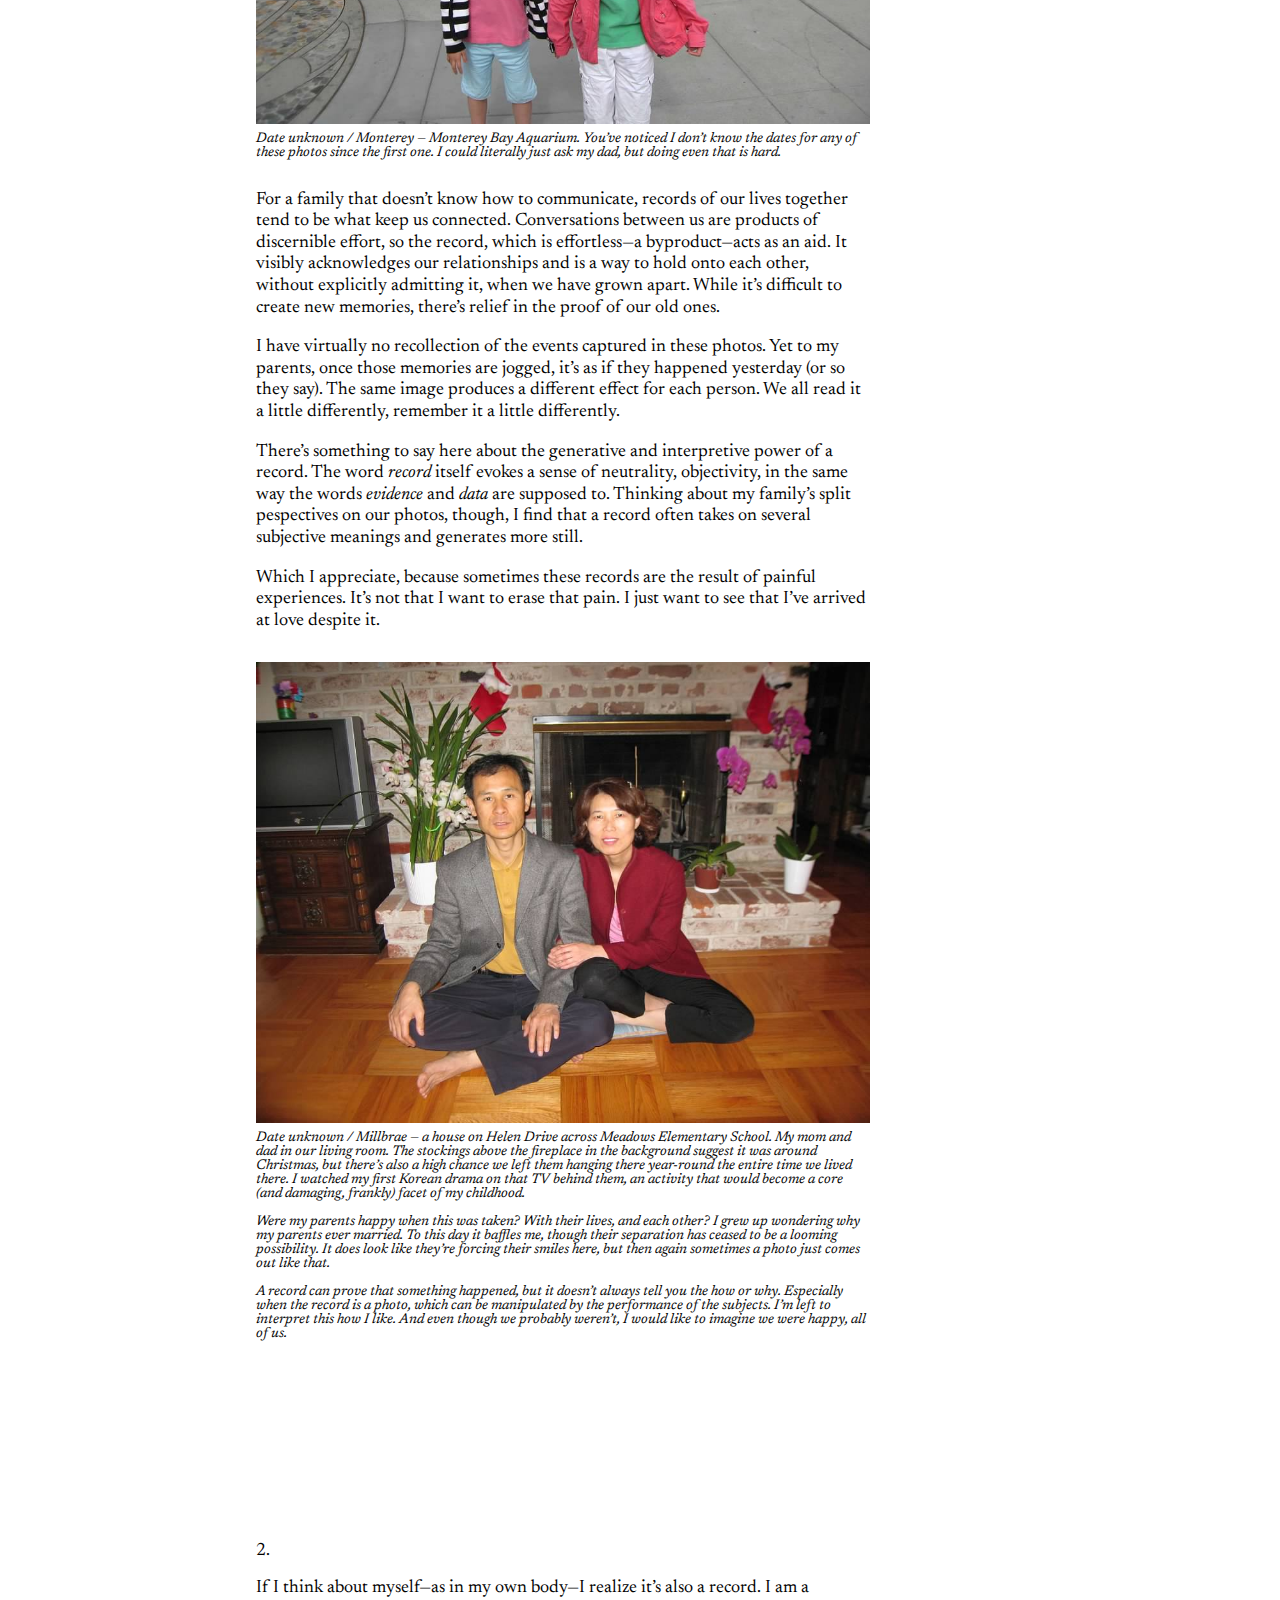
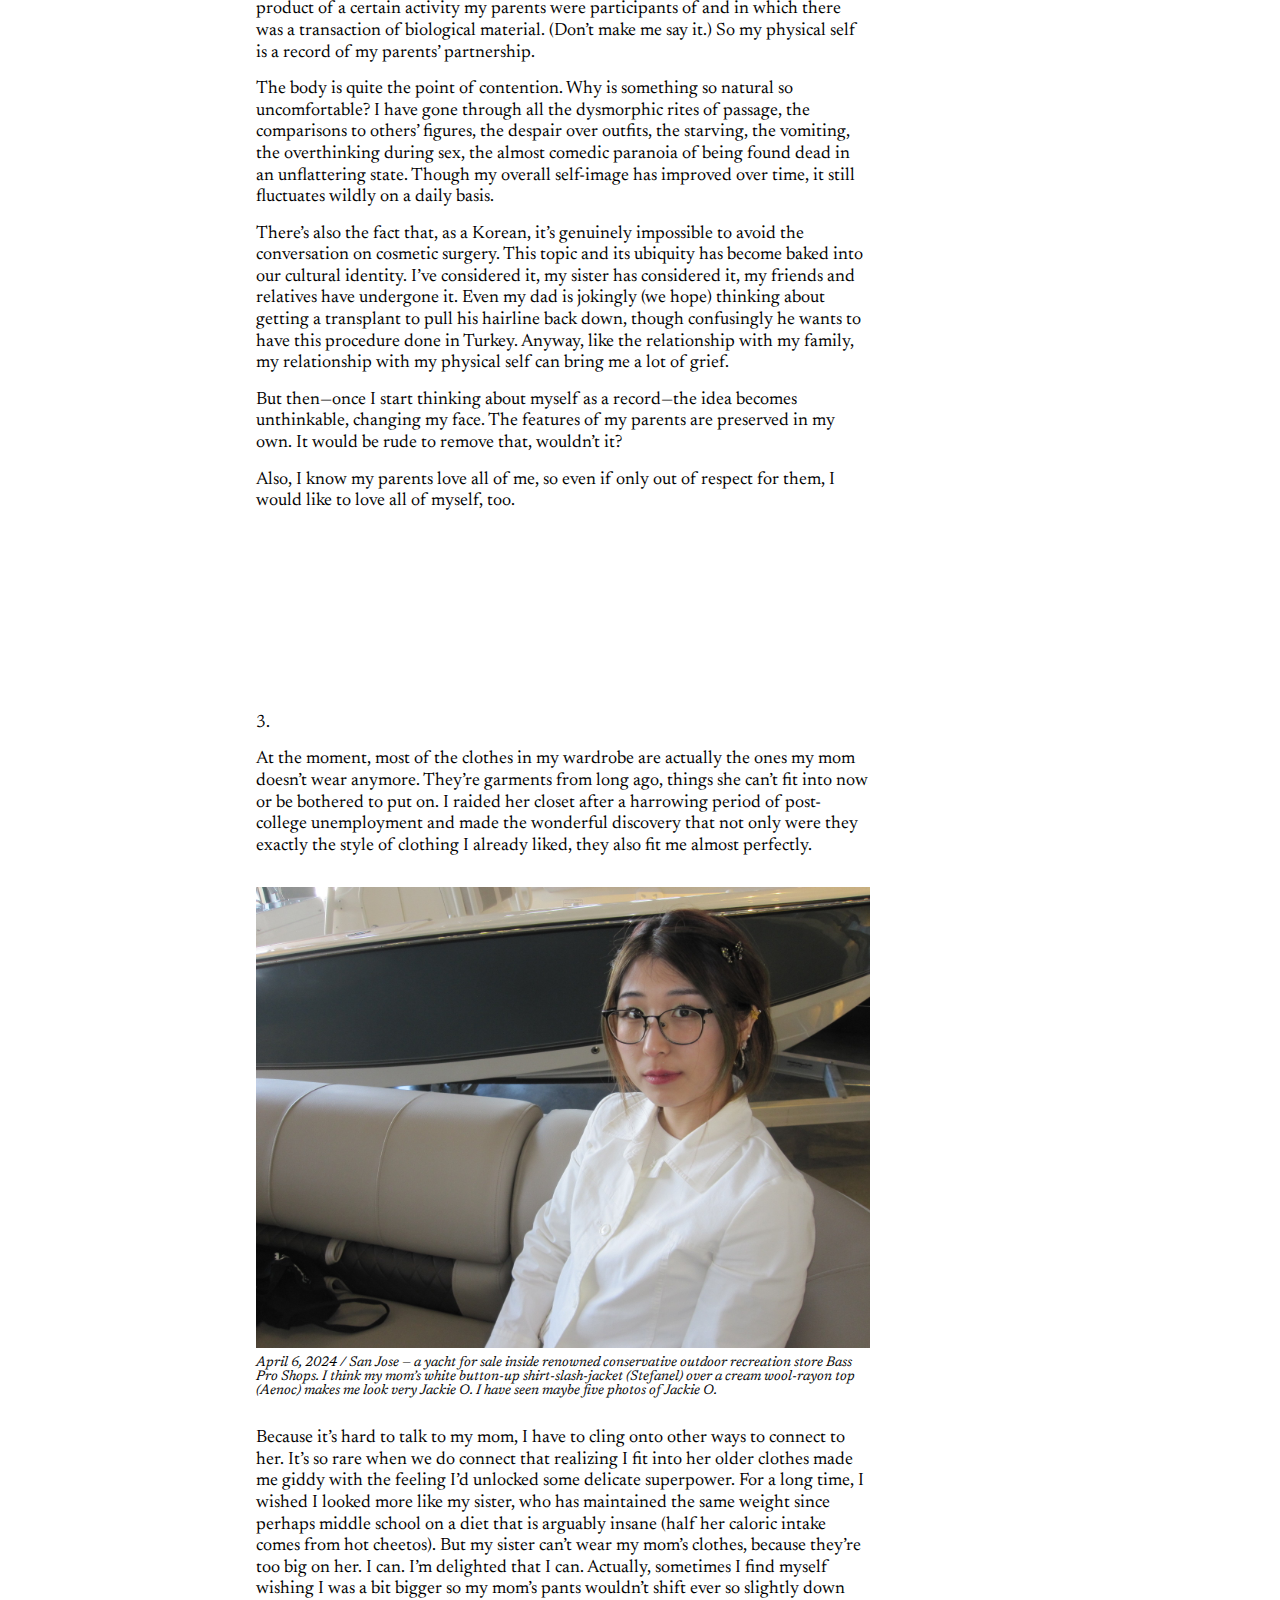
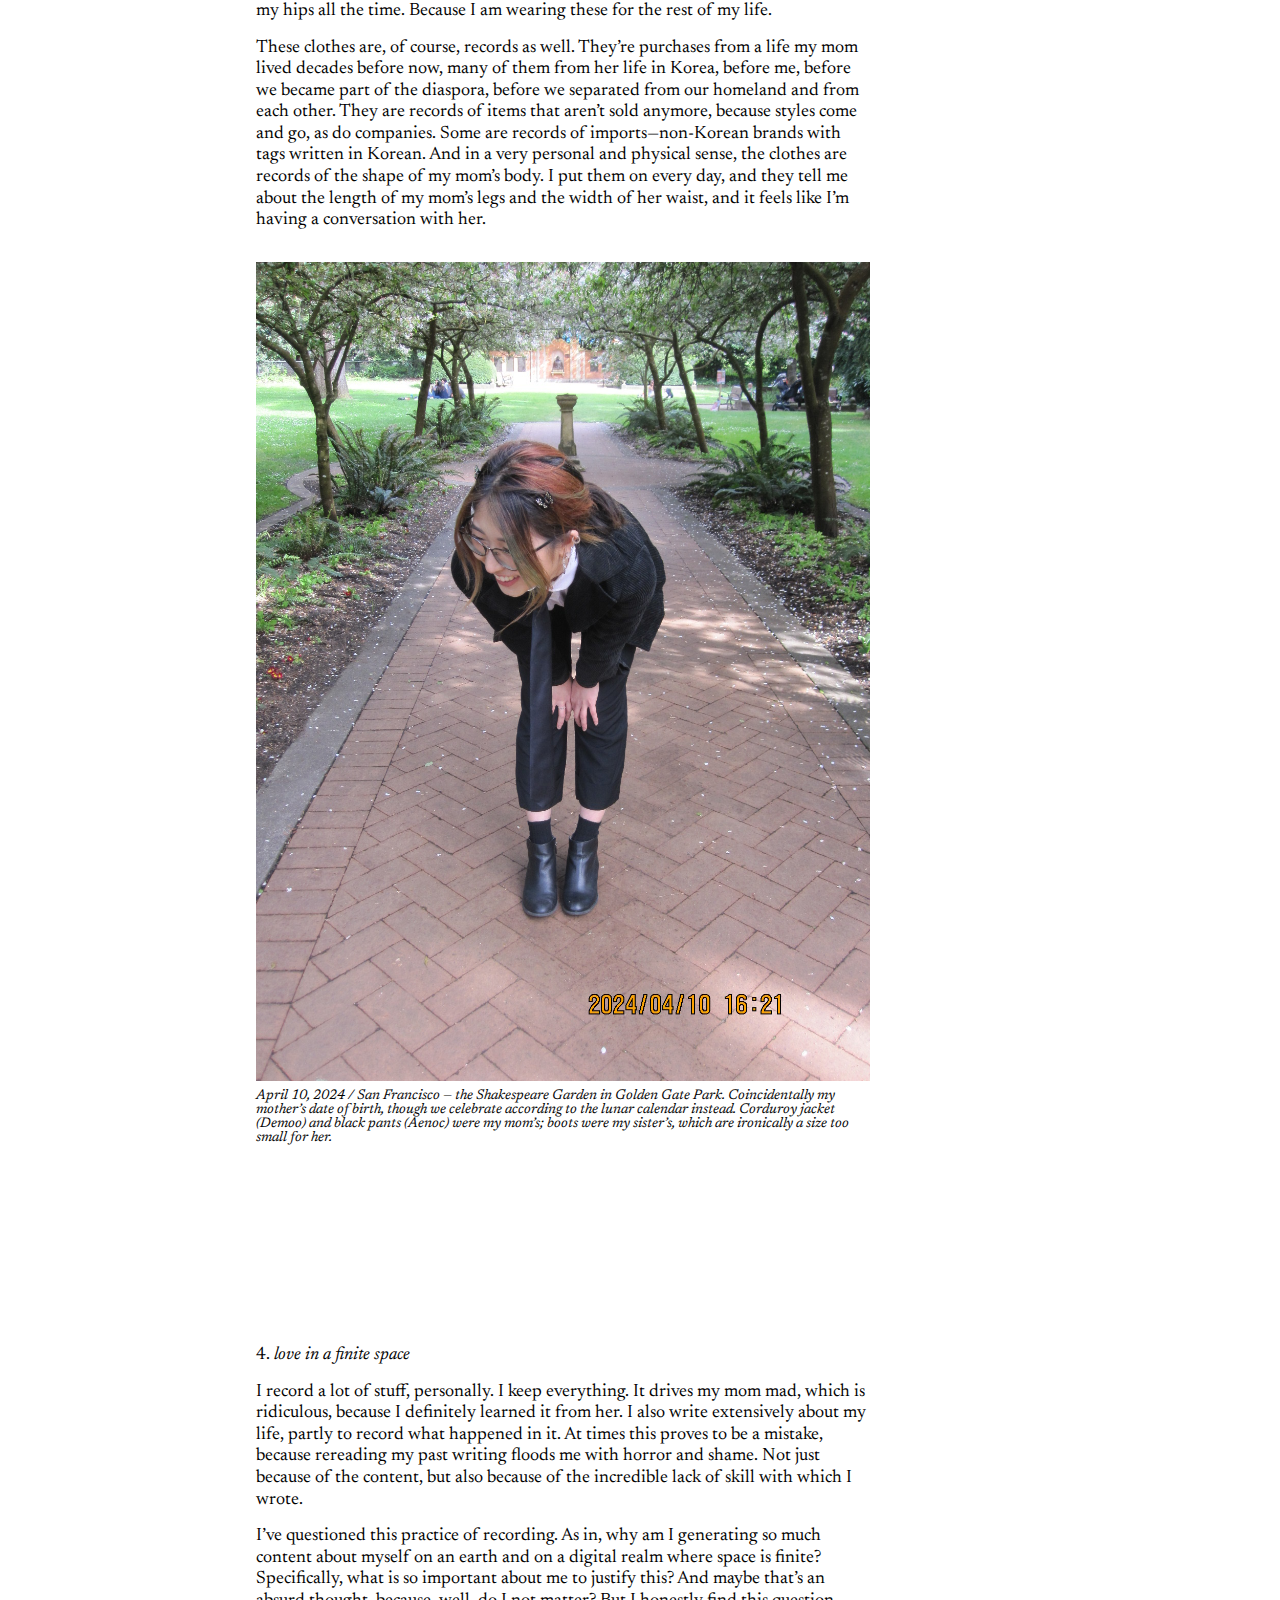
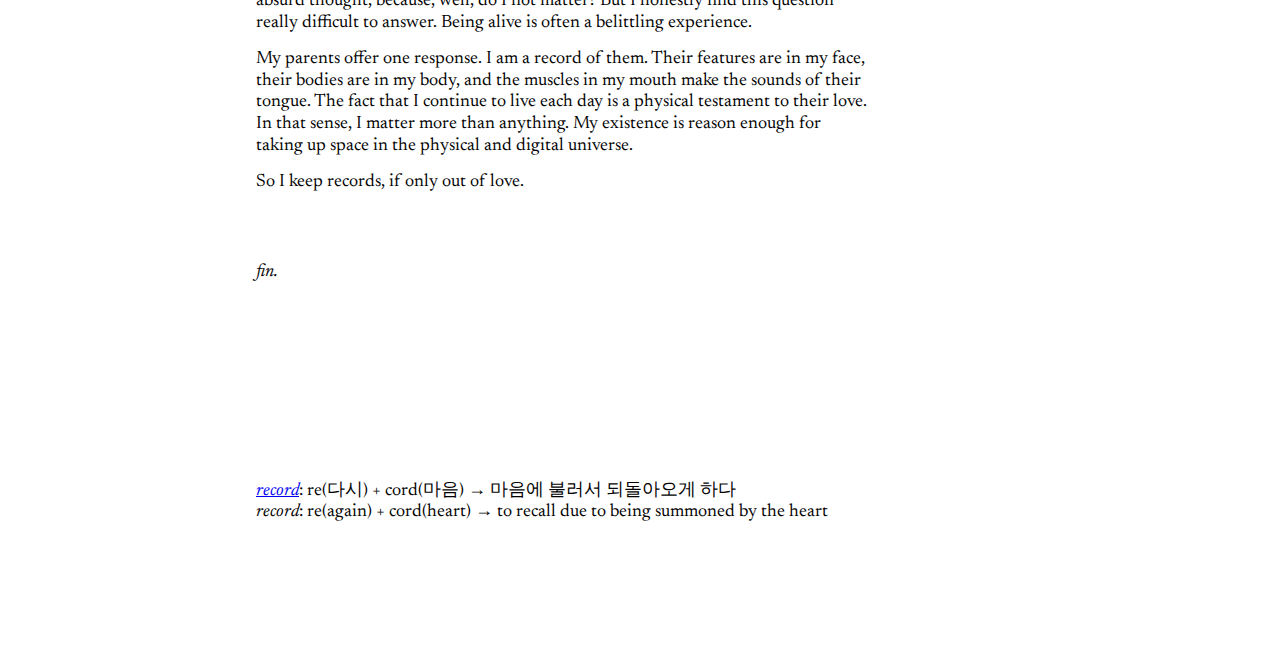
==== commit afc89d56: "Update index.html" ====
--- a/index.html
+++ b/index.html
@@ -24,12 +24,12 @@
 	<div class="box">I do love them. It took me over two decades to come to this conclusion. I just can’t say it.</div>
 	<div class="photo"><img src="lingua03.JPEG" width="80%"></div>
 	<div class="caption">Date unknown / San Francisco — Palace of Fine Arts, I think. I still wear that heart-shaped hair clip, though it looks much smaller now because my head is dramatically bigger. Also, is that Coke in a bottle?</div>
-	<div class="box"><p>So instead, I try to give my love more indirectly. When my dad sends these photos, I try as best as I can with my stunted Korean and stunted emotional capacity to express my appreciation. Of course, my limited language skill is never enough to show how precious the photos are to me. In them, I am a child, wearing clothes of a distinctly Korean fashion my mother picked out for me that have since been discarded. My sister and I are holding hands so naturally. What that feels like, I can’t remember. We’re both smiling, something I stopped doing a few years later once I learned self-consciousness. My mom’s hair isn’t grey and my dad’s hairline isn’t receded. (In fact, I think that was his primary motivation for sending these photos to us in the first place. To prove that there existed a time before he was a balding man.)</p>
+	<div class="box"><p>So instead, I try to give my love more indirectly. When my dad sends these photos, I try as best as I can with my stunted Korean and stunted emotional capacity to express my appreciation. Of course, my limited language skill is never enough to show how precious the photos are to me. In them, I am a child, wearing clothes of a distinctly Korean fashion my mother picked out for me that have since been discarded. My sister and I are holding hands so naturally. What that feels like, I can’t remember. We’re both smiling, something I stopped doing a few years later once I learned self-consciousness. My mom’s hair isn’t grey and my dad’s hairline isn’t receded. (In fact, I think that was his primary motivation for sending these photos to us in the first place. To prove there existed a time before he was a balding man.)</p>
 	<p>These are records of who each of us were, what we looked like, and what we did, but they’re also proof that we have, actually, enjoyed a great amount of time together, as a family, in many cities and seasons. And maybe we can’t go back to that place, but at least we can remember we were once there.</p></div>
 	<div class="photo"><img src="lingua04.JPEG" width="80%"></div>
 	<div class="caption">Date unknown / Monterey — Monterey Bay Aquarium. You’ve noticed I don’t know the dates for any of these photos since the first one. I could literally just ask my dad, but doing even that is hard.</div>
 	<div class="box">
-		<p>For a family that doesn’t know how to communicate, records of our lives together tend to be what keep us connected. Conversations between us are products of discernible effort, so the record, which is effortless—a byproduct—acts as an aid. It visibly or audibly acknowledges our relationships and is a way to hold onto each other, without explicitly admitting it, when we have grown apart. While it’s difficult to create new memories, there’s relief in the proof of our old ones.</p>
+		<p>For a family that doesn’t know how to communicate, records of our lives together tend to be what keep us connected. Conversations between us are products of discernible effort, so the record, which is effortless—a byproduct—acts as an aid. It visibly acknowledges our relationships and is a way to hold onto each other, without explicitly admitting it, when we have grown apart. While it’s difficult to create new memories, there’s relief in the proof of our old ones.</p>
 		<p>I have virtually no recollection of the events captured in these photos. Yet to my parents, once those memories are jogged, it’s as if they happened yesterday (or so they say). The same image produces a different effect for each person. We all read it a little differently, remember it a little differently.</p>
 		<p>There’s something to say here about the generative and interpretive power of a record. The word <em>record</em> itself evokes a sense of neutrality, objectivity, in the same way the words <em>evidence</em> and <em>data</em> are supposed to. Thinking about my family’s split pespectives on our photos, though, I find that a record often takes on several subjective meanings and generates more still.</p>
 		<p>Which I appreciate, because sometimes these records are the result of painful experiences. It’s not that I want to erase that pain. I just want to see that I’ve arrived at love despite it.</p>
@@ -45,7 +45,7 @@
 	<div class="box">If I think about myself—as in my own body—I realize it’s also a record. I am a product of a certain activity my parents were participants of and in which there was a transaction of biological material. (Don’t make me say it.) So my physical self is a record of my parents’ partnership.</div>
 	<div class="box">The body is quite the point of contention. Why is something so natural so uncomfortable? I have gone through all the dysmorphic rites of passage, the comparisons to others’ figures, the despair over outfits, the starving, the vomiting, the overthinking during sex, the almost comedic paranoia of being found dead in an unflattering state. Though my overall self-image has improved over time, it still fluctuates wildly on a daily basis.</div>
 	<div class="box">There’s also the fact that, as a Korean, it’s genuinely impossible to avoid the conversation on cosmetic surgery. This topic and its ubiquity has become baked into our cultural identity. I’ve considered it, my sister has considered it, my friends and relatives have undergone it. Even my dad is jokingly (we hope) thinking about getting a transplant to pull his hairline back down, though confusingly he wants to have this procedure done in Turkey. Anyway, like the relationship with my family, my relationship with my physical self can bring me a lot of grief.</div>
-	<div class="box">But then—once I start thinking about myself as a record—the idea becomes unthinkable, changing my face. The features of my parents are preserved in my own. It would be kind of rude to remove that, wouldn’t it?</div>
+	<div class="box">But then—once I start thinking about myself as a record—the idea becomes unthinkable, changing my face. The features of my parents are preserved in my own. It would be rude to remove that, wouldn’t it?</div>
 	<div class="box">Also, I know my parents love all of me, so even if only out of respect for them, I would like to love all of myself, too.</div>
 
 	<div class="star"></div>
@@ -54,7 +54,7 @@
 	<div class="box">At the moment, most of the clothes in my wardrobe are actually the ones my mom doesn’t wear anymore. They’re garments from long ago, things she can’t fit into now or be bothered to put on. I raided her closet after a harrowing period of post-college unemployment and made the wonderful discovery that not only were they exactly the style of clothing I already liked, they also fit me almost perfectly.</div>
 	<div class="photo"><img src="lingua07.JPG" width="80%"></div>
 	<div class="caption">April 6, 2024 / San Jose — a yacht for sale inside renowned conservative outdoor recreation store Bass Pro Shops. I think my mom’s white button-up shirt-slash-jacket (Stefanel) over a cream wool-rayon top (Aenoc) makes me look very Jackie O. I have seen maybe five photos of Jackie O.</div>
-	<div class="box">Because it’s hard to talk to my mom, I have to cling onto other ways to connect to her. It’s so rare when we do connect that realizing I fit into her older clothes made me giddy with the feeling I’d unlocked some delicate superpower. For a long time, I wished I looked more like my sister, who has maintained the same weight since perhaps middle school on a diet that is arguably insane (half her calorie intake comes from hot cheetos). But my sister can’t wear my mom’s clothes, because they’re too big on her. I can. I’m delighted that I can. Actually, sometimes I find myself wishing I was a bit bigger so my mom’s pants wouldn’t shift ever so slightly down my hips all the time. Because I am wearing these for the rest of my life.</div>
+	<div class="box">Because it’s hard to talk to my mom, I have to cling onto other ways to connect to her. It’s so rare when we do connect that realizing I fit into her older clothes made me giddy with the feeling I’d unlocked some delicate superpower. For a long time, I wished I looked more like my sister, who has maintained the same weight since perhaps middle school on a diet that is arguably insane (half her caloric intake comes from hot cheetos). But my sister can’t wear my mom’s clothes, because they’re too big on her. I can. I’m delighted that I can. Actually, sometimes I find myself wishing I was a bit bigger so my mom’s pants wouldn’t shift ever so slightly down my hips all the time. Because I am wearing these for the rest of my life.</div>
 	<div class="box">These clothes are, of course, records as well. They’re purchases from a life my mom lived decades before now, many of them from her life in Korea, before me, before we became part of the diaspora, before we separated from our homeland and from each other. They are records of items that aren’t sold anymore, because styles come and go, as do companies. Some are records of imports—non-Korean brands with tags written in Korean. And in a very personal and physical sense, the clothes are records of the shape of my mom’s body. I put them on every day, and they tell me about the length of my mom’s legs and the width of her waist, and it feels like I’m having a conversation with her.</div>
 	<div class="photo"><img src="lingua08.JPG" width="80%"></div>
 	<div class="caption">April 10, 2024 / San Francisco — the Shakespeare Garden in Golden Gate Park. Coincidentally my mother’s date of birth, though we celebrate according to the lunar calendar instead. Corduroy jacket (Demoo) and black pants (Aenoc) were my mom’s; boots were my sister’s, which are ironically a size too small for her.</div>
@@ -62,7 +62,7 @@
 	<div class="star"></div>
 
 	<div class="box">4. <em>love in a finite space</em></div>
-	<div class="box">I record a lot of stuff, personally. I keep everything. It drives my mom mad, which is ridiculous, because I definitely learned it from her. I also write extensively about my life, partly to record what happened in it. At times this proves to be a mistake, because rereading my past writing usually floods me with horror and shame. Not just because of the content, but also because of the incredible lack of skill with which I wrote.</div>
+	<div class="box">I record a lot of stuff, personally. I keep everything. It drives my mom mad, which is ridiculous, because I definitely learned it from her. I also write extensively about my life, partly to record what happened in it. At times this proves to be a mistake, because rereading my past writing floods me with horror and shame. Not just because of the content, but also because of the incredible lack of skill with which I wrote.</div>
 	<div class="box">I’ve questioned this practice of recording. As in, why am I generating so much content about myself on an earth and on a digital realm where space is finite? Specifically, what is so important about me to justify this? And maybe that’s an absurd thought, because, well, do I not matter? But I honestly find this question really difficult to answer. Being alive is often a belittling experience.</div>
 	<div class="box">My parents offer one response. I am a record of them. Their features are in my face, their bodies are in my body, and the muscles in my mouth make the sounds of their tongue. The fact that I continue to live each day is a physical testament to their love. In that sense, I matter more than anything. My existence is reason enough for taking up space in the physical and digital universe.</div>
 	<div class="box">So I keep records, if only out of love.</div>
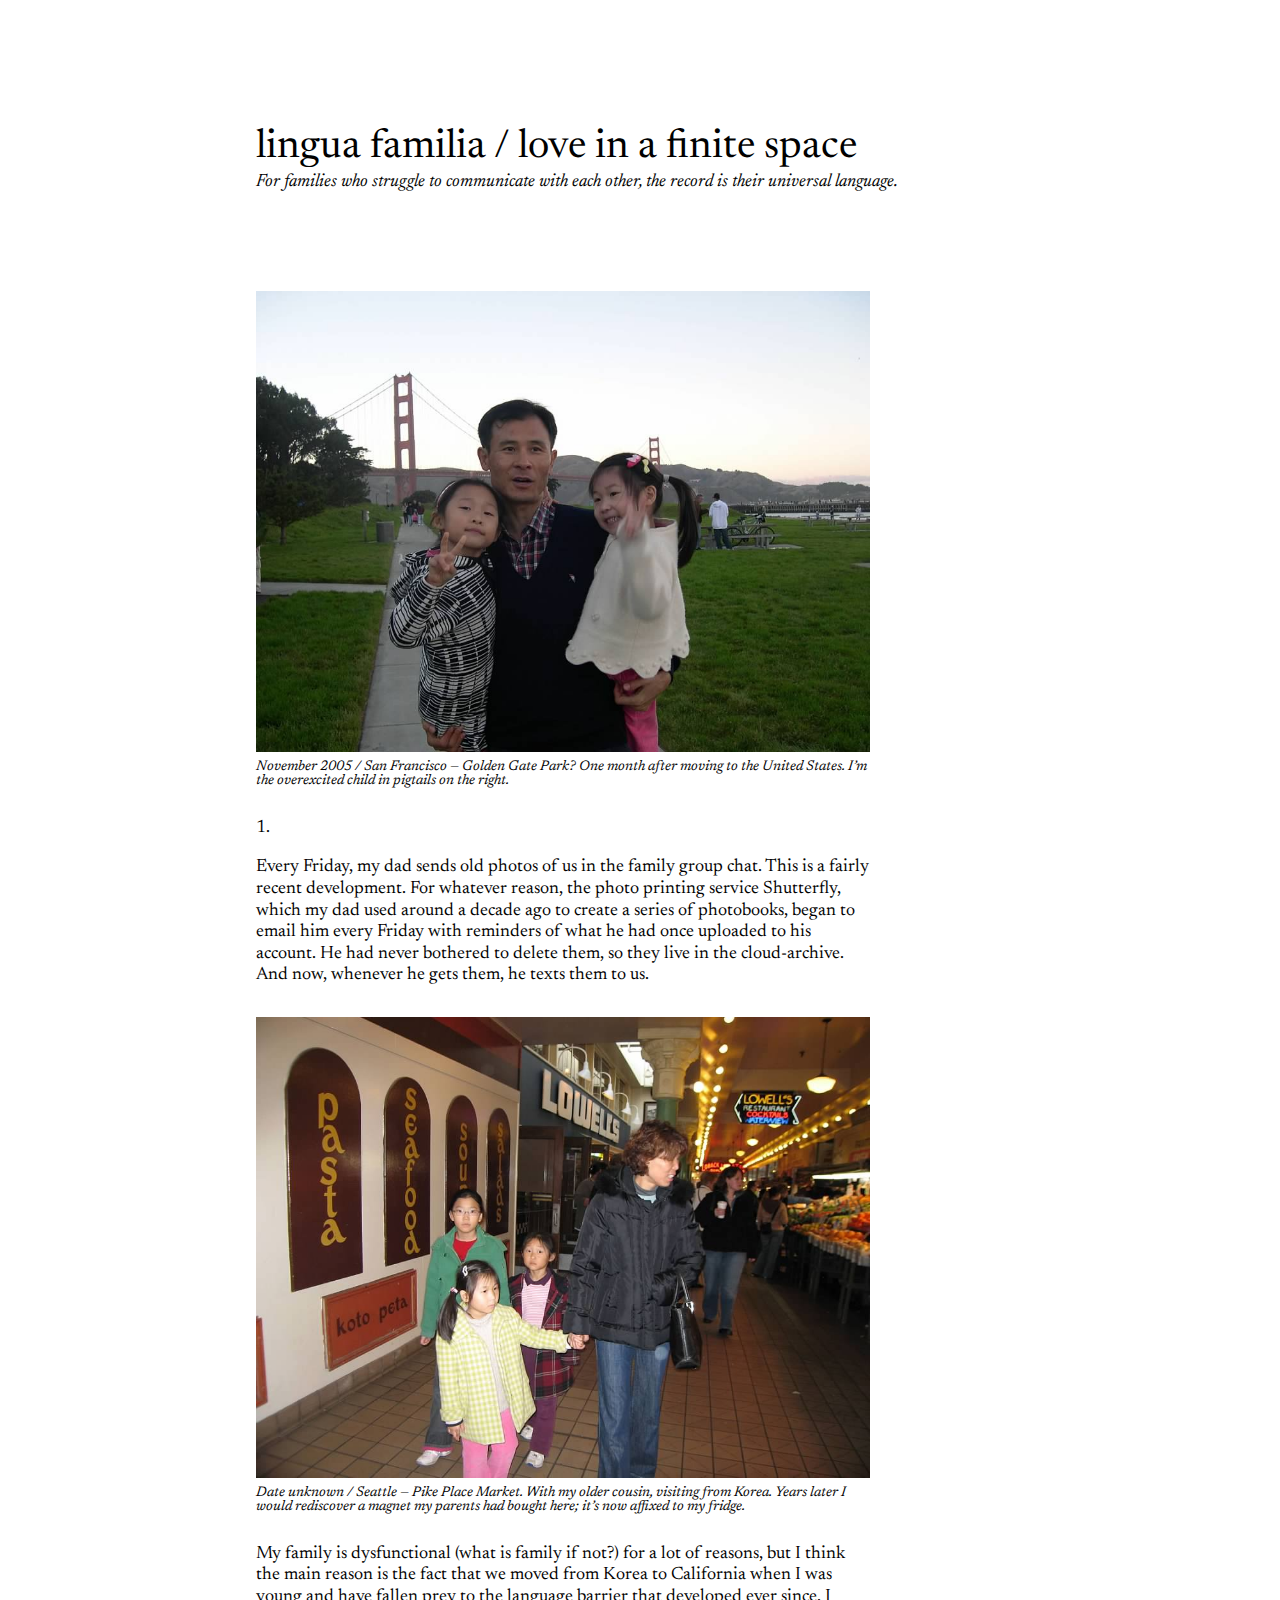
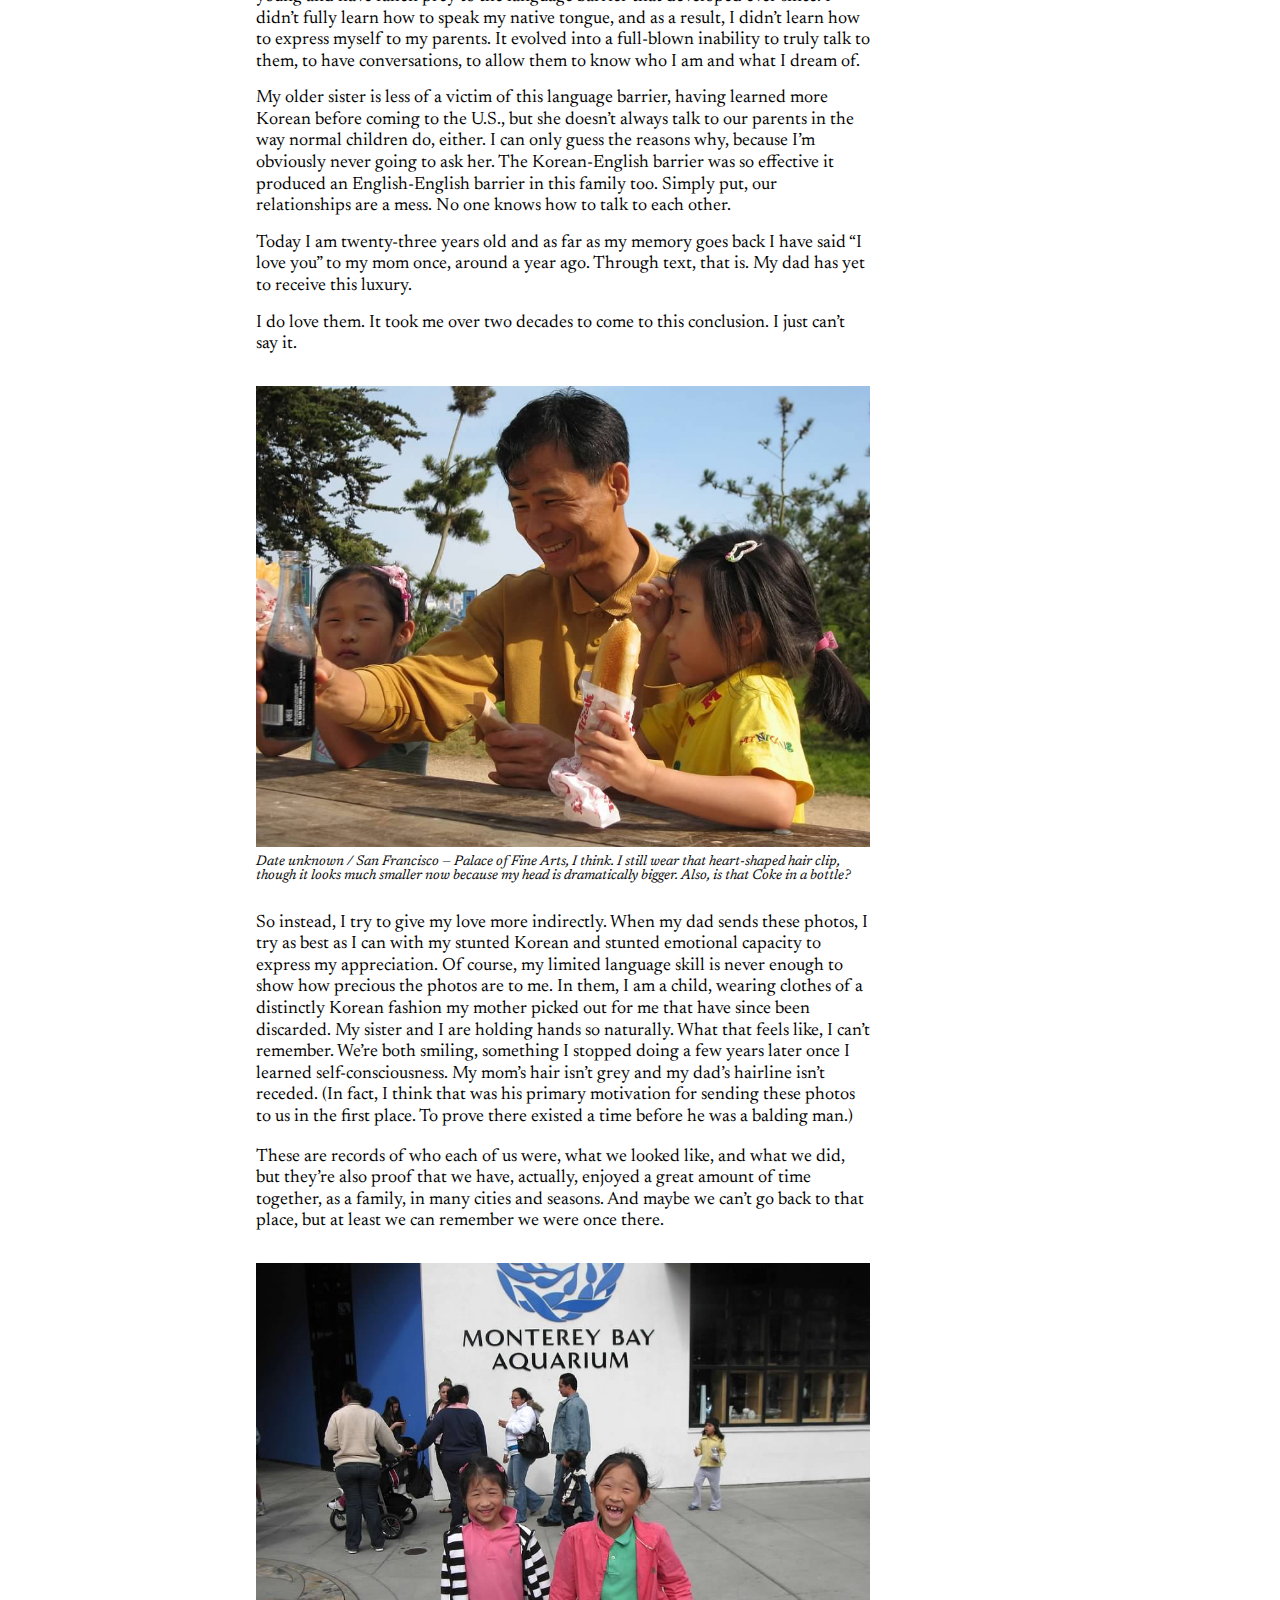
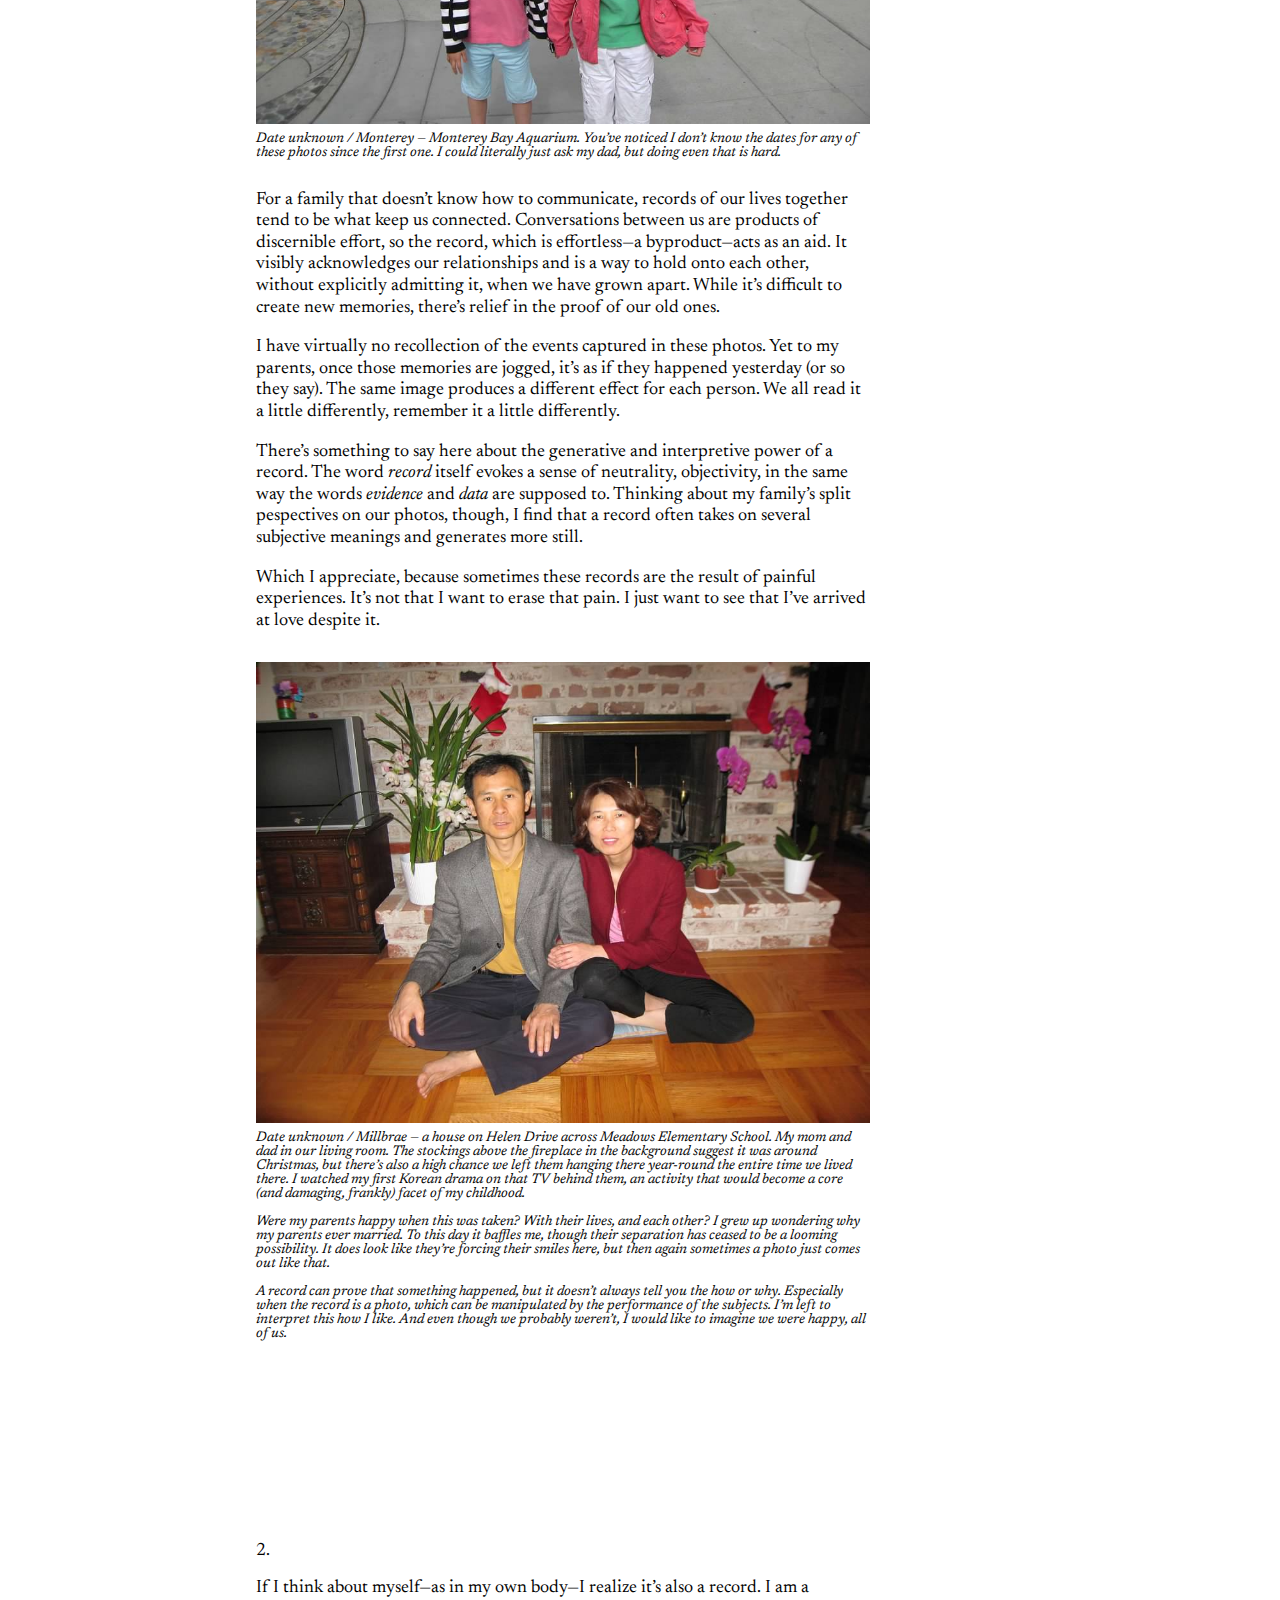
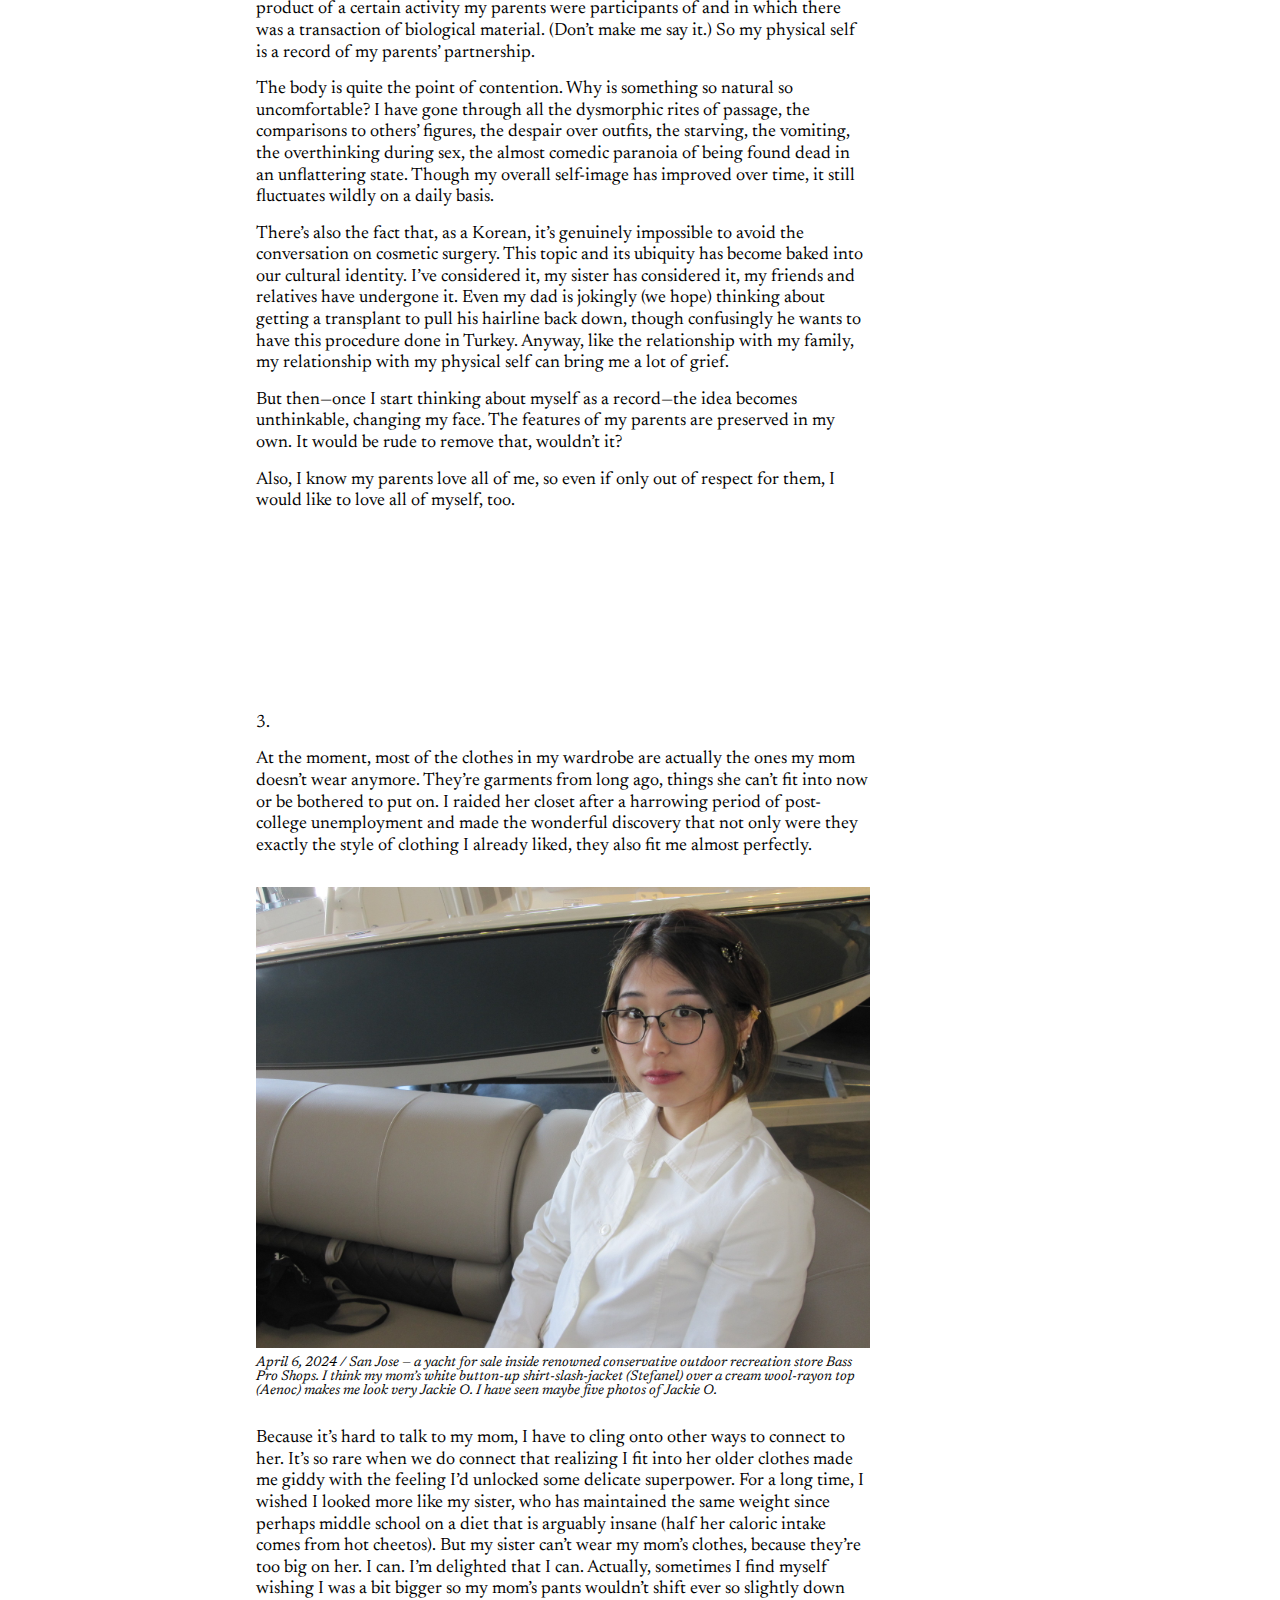
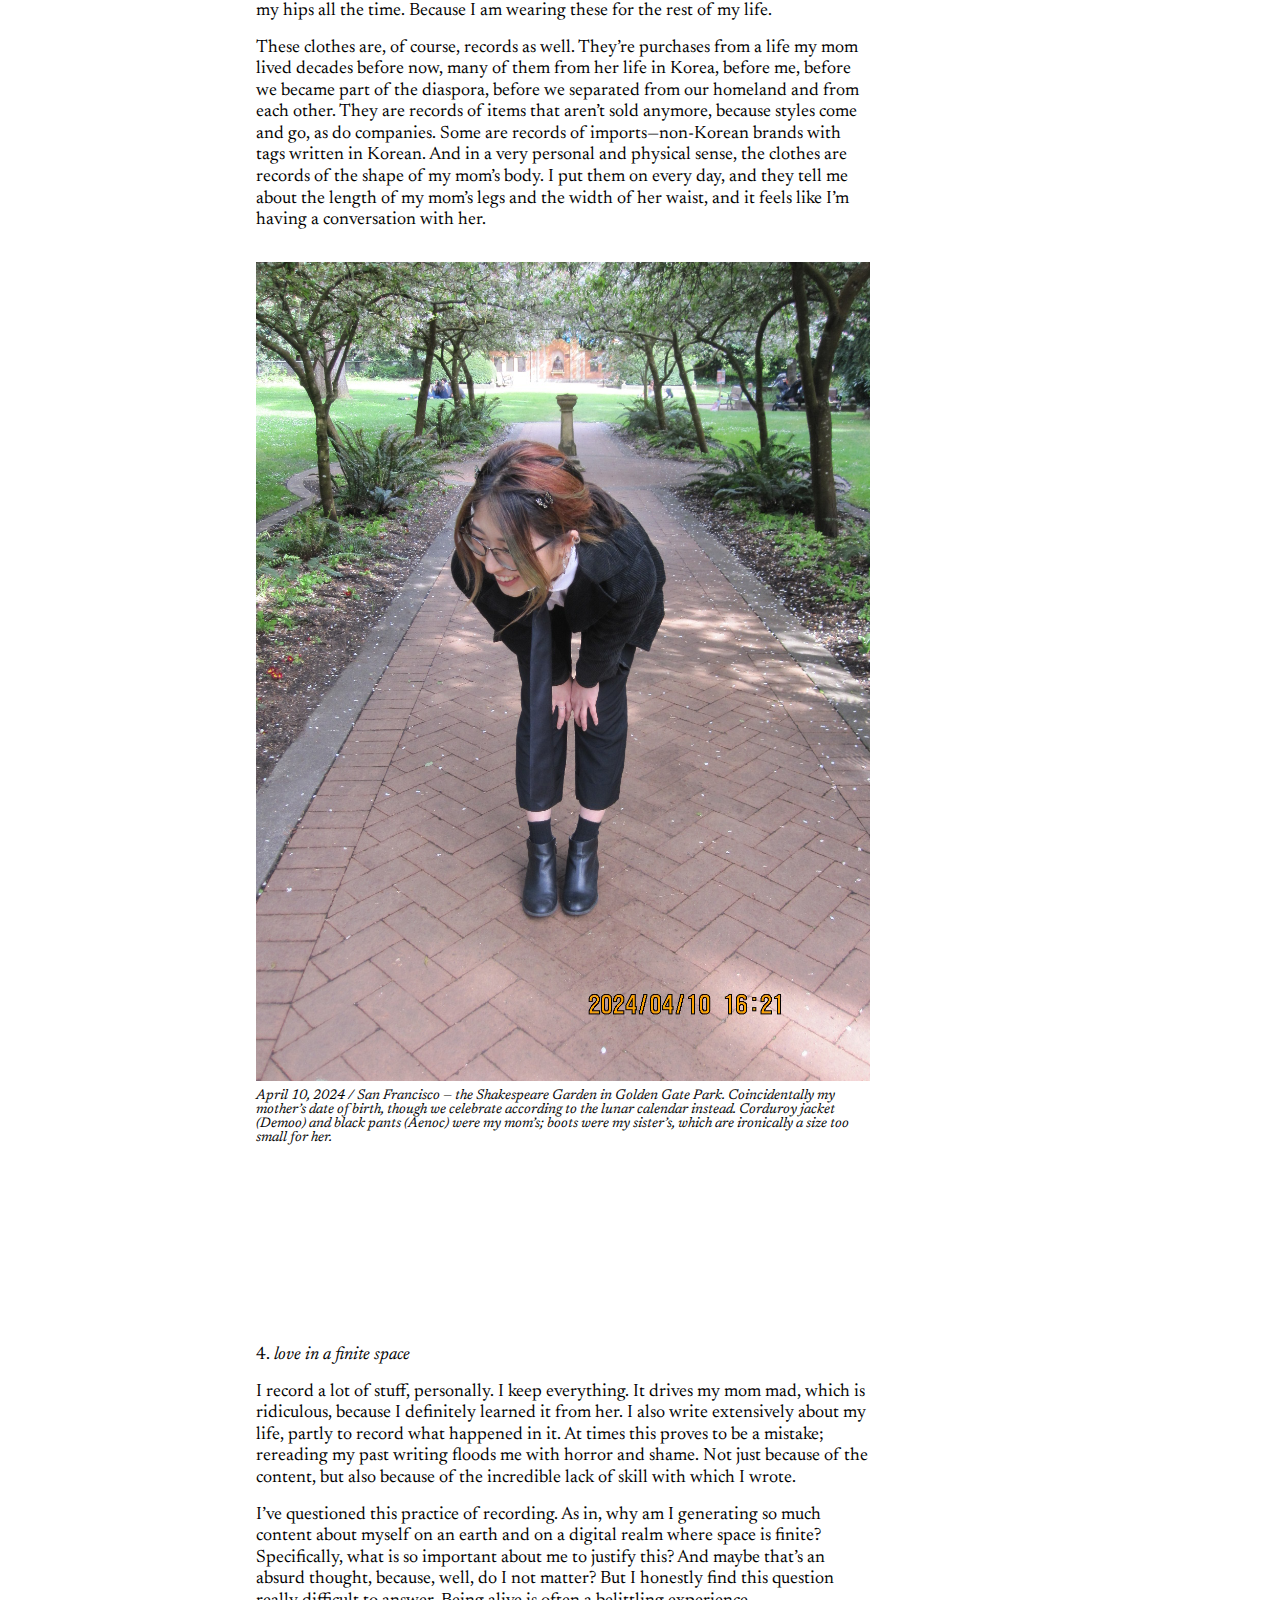
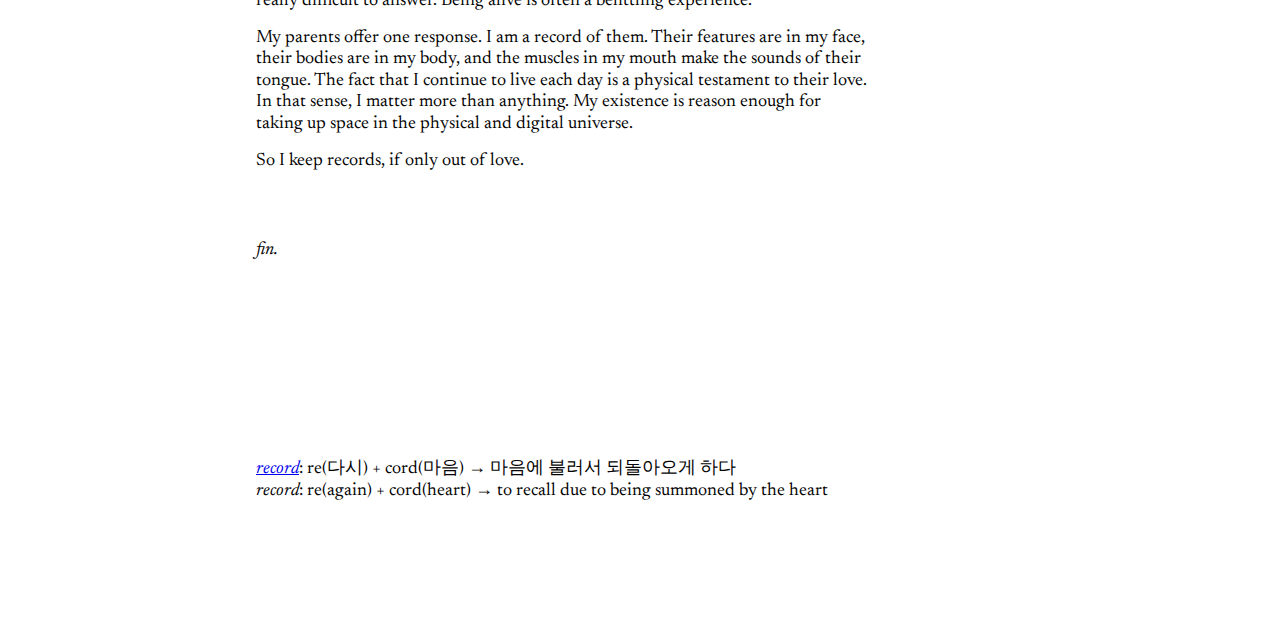
==== commit 3da5486c: "Update index.html" ====
--- a/index.html
+++ b/index.html
@@ -62,7 +62,7 @@
 	<div class="star"></div>
 
 	<div class="box">4. <em>love in a finite space</em></div>
-	<div class="box">I record a lot of stuff, personally. I keep everything. It drives my mom mad, which is ridiculous, because I definitely learned it from her. I also write extensively about my life, partly to record what happened in it. At times this proves to be a mistake, because rereading my past writing floods me with horror and shame. Not just because of the content, but also because of the incredible lack of skill with which I wrote.</div>
+	<div class="box">I record a lot of stuff, personally. I keep everything. It drives my mom mad, which is ridiculous, because I definitely learned it from her. I also write extensively about my life, partly to record what happened in it. At times this proves to be a mistake; rereading my past writing floods me with horror and shame. Not just because of the content, but also because of the incredible lack of skill with which I wrote.</div>
 	<div class="box">I’ve questioned this practice of recording. As in, why am I generating so much content about myself on an earth and on a digital realm where space is finite? Specifically, what is so important about me to justify this? And maybe that’s an absurd thought, because, well, do I not matter? But I honestly find this question really difficult to answer. Being alive is often a belittling experience.</div>
 	<div class="box">My parents offer one response. I am a record of them. Their features are in my face, their bodies are in my body, and the muscles in my mouth make the sounds of their tongue. The fact that I continue to live each day is a physical testament to their love. In that sense, I matter more than anything. My existence is reason enough for taking up space in the physical and digital universe.</div>
 	<div class="box">So I keep records, if only out of love.</div>
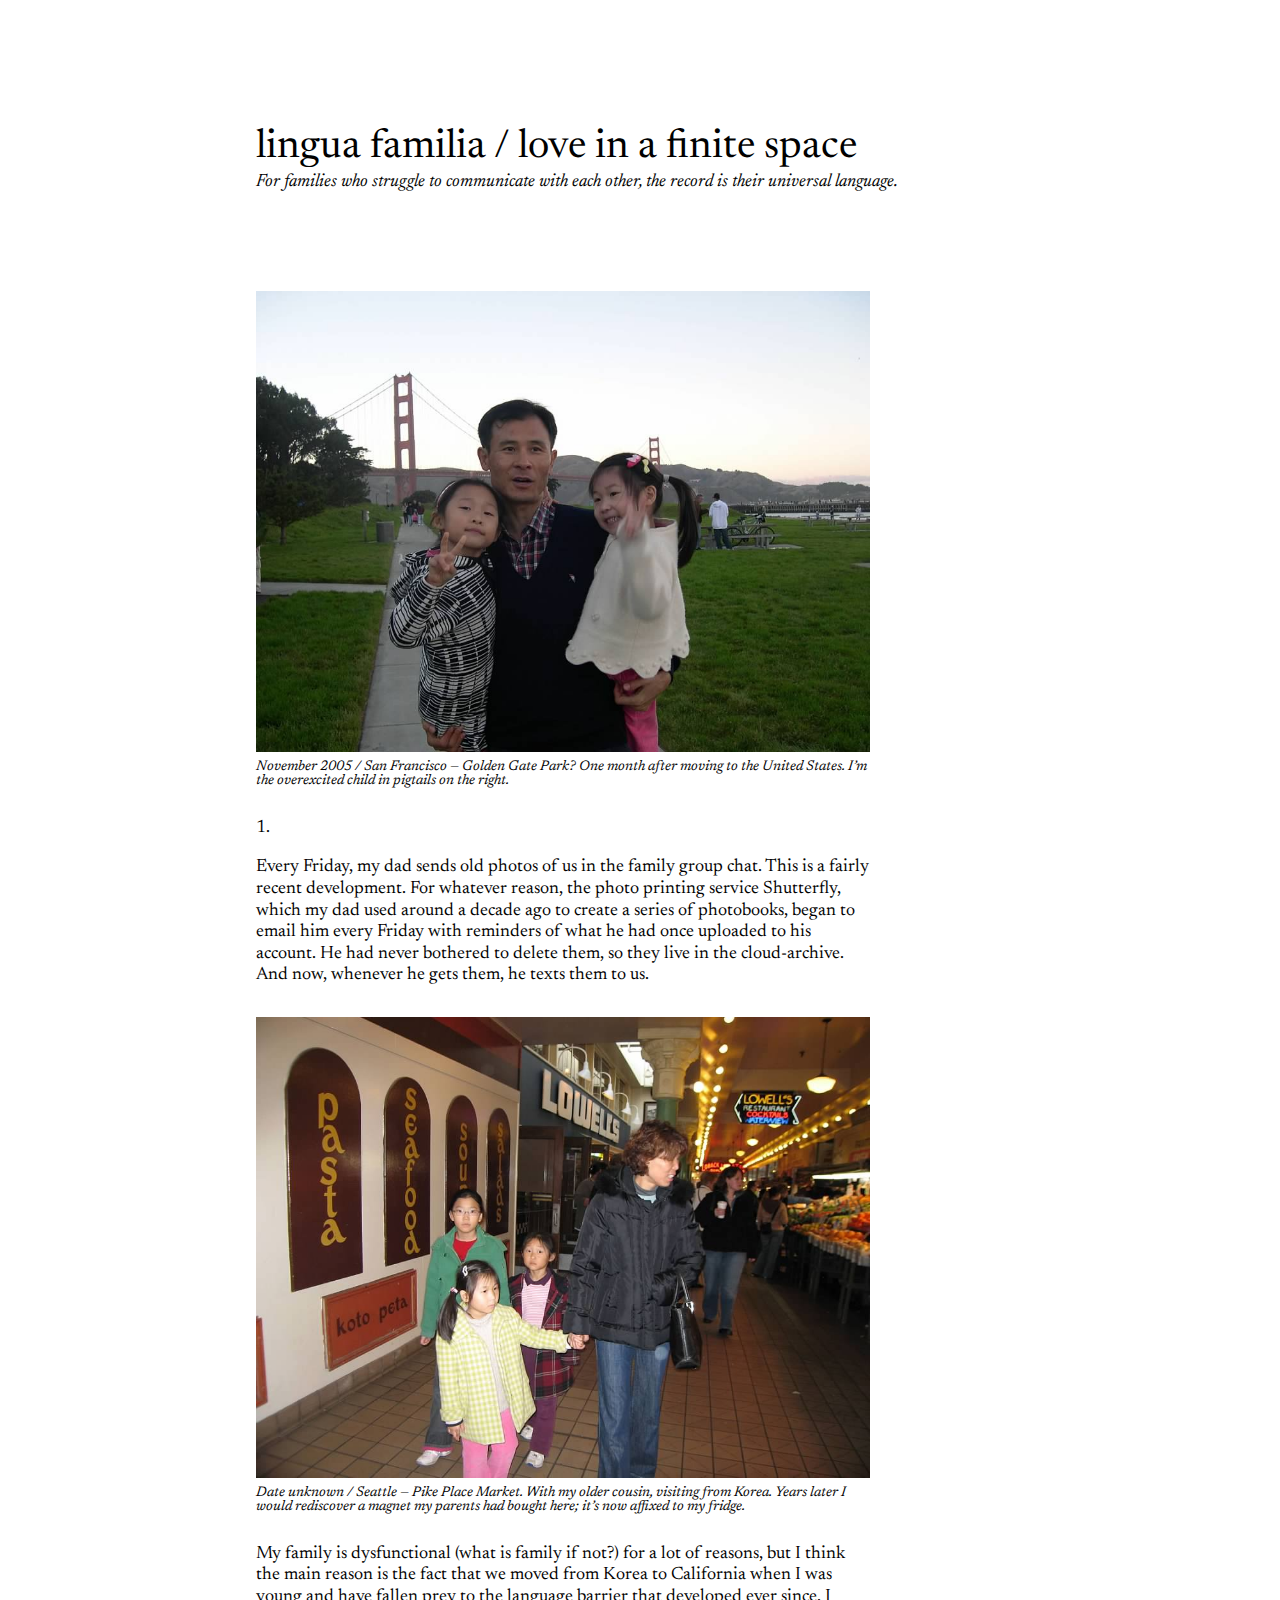
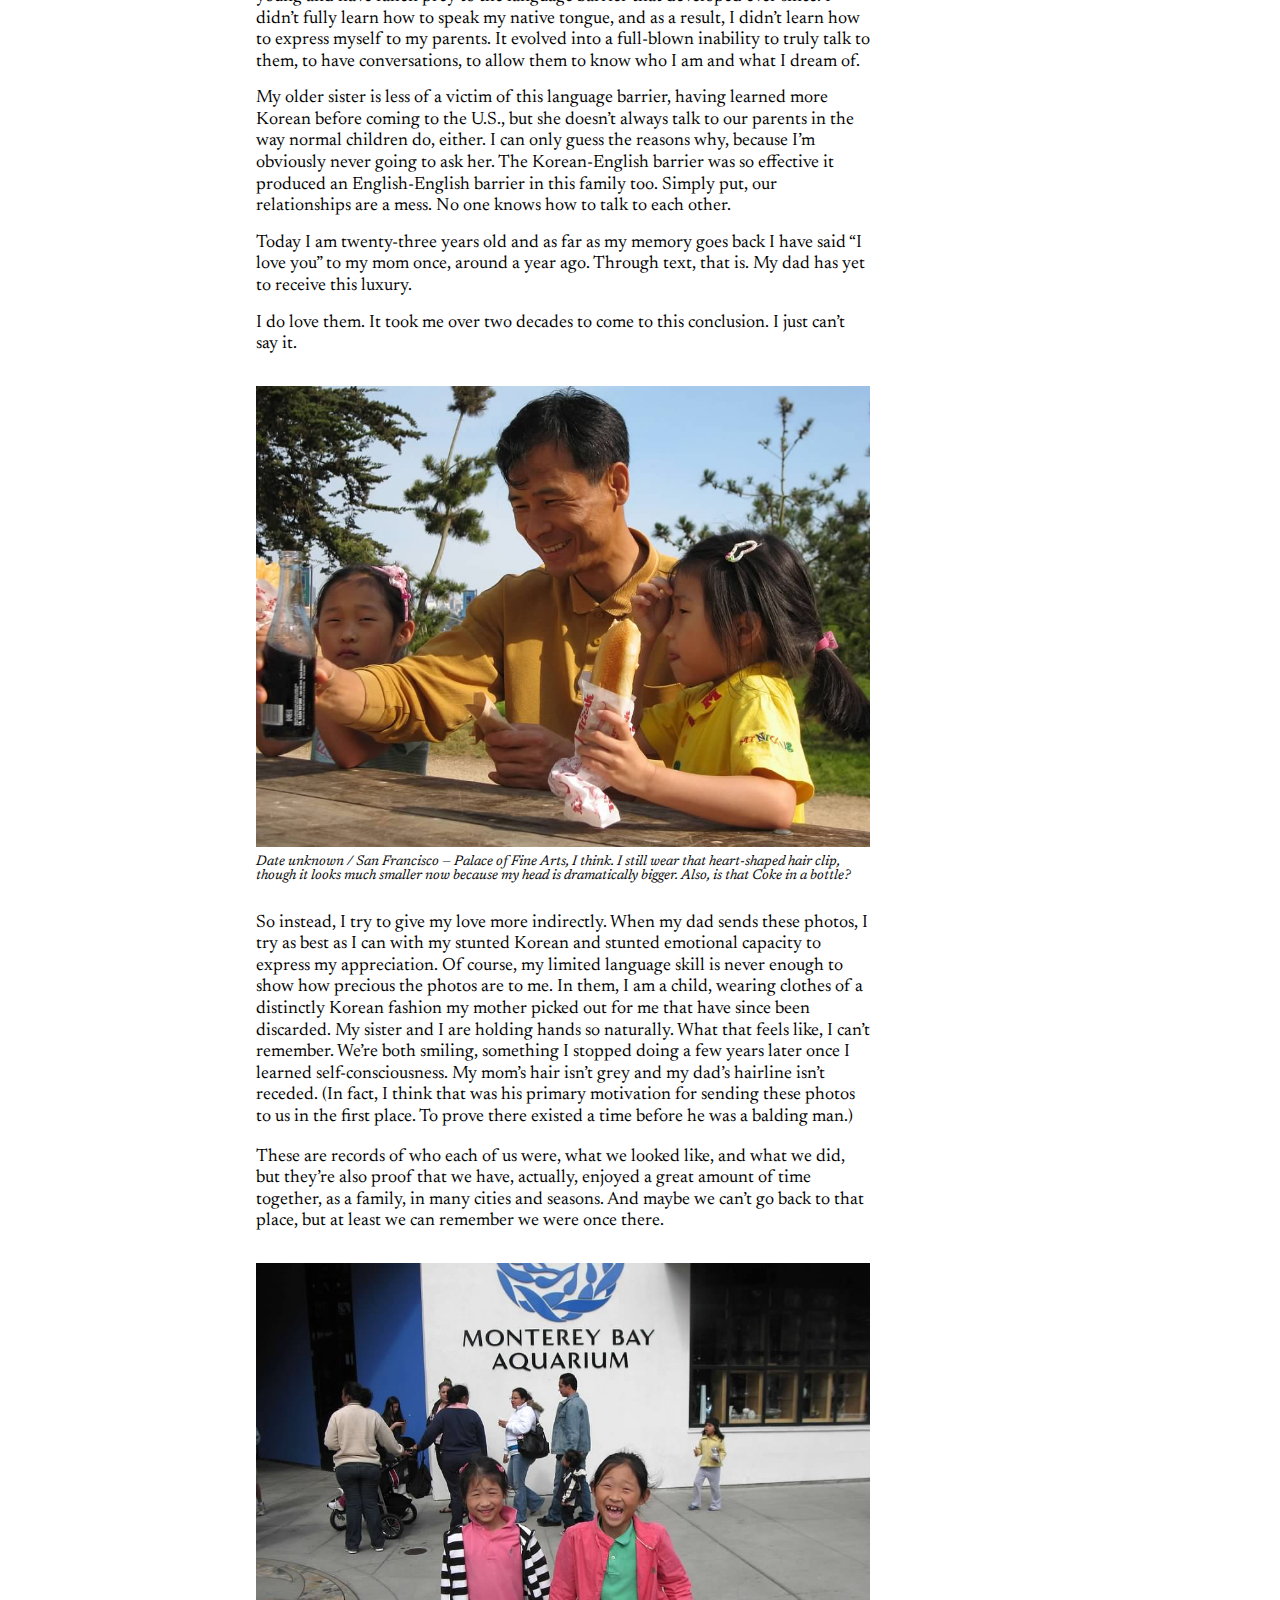
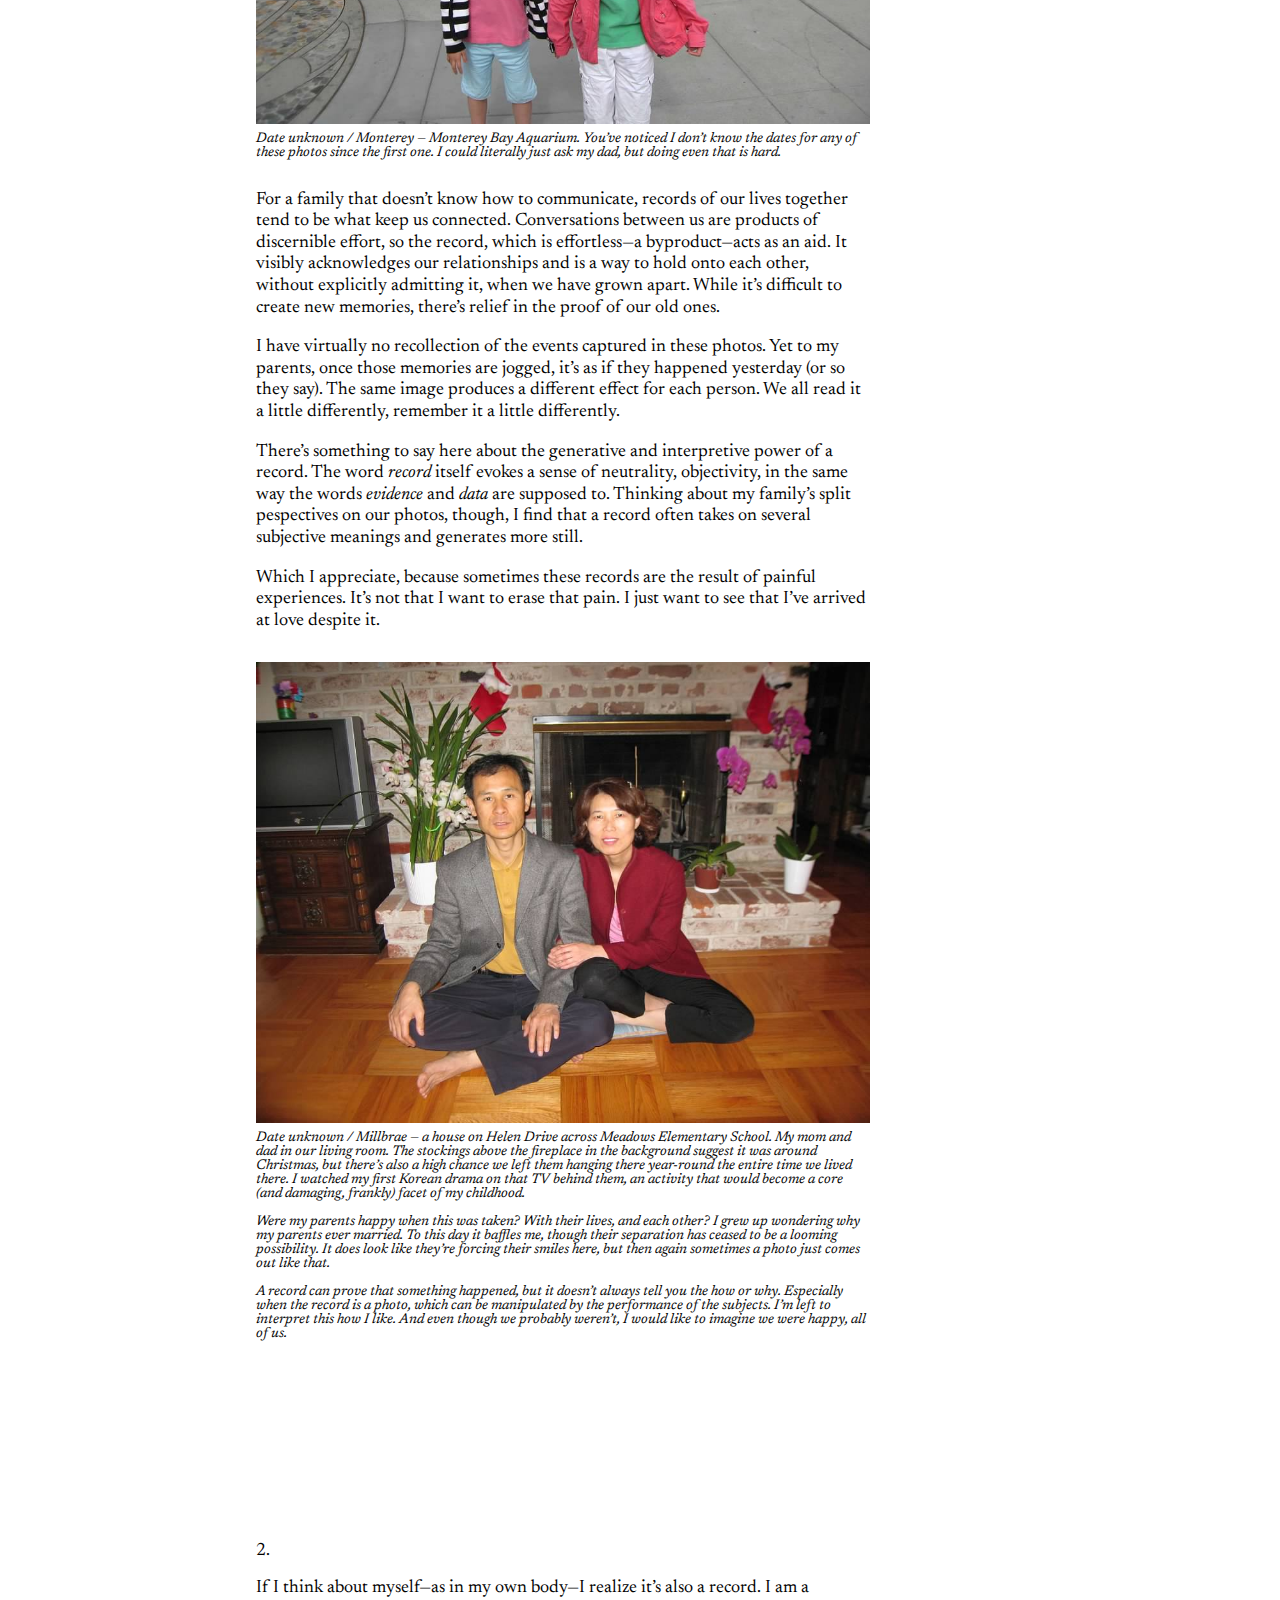
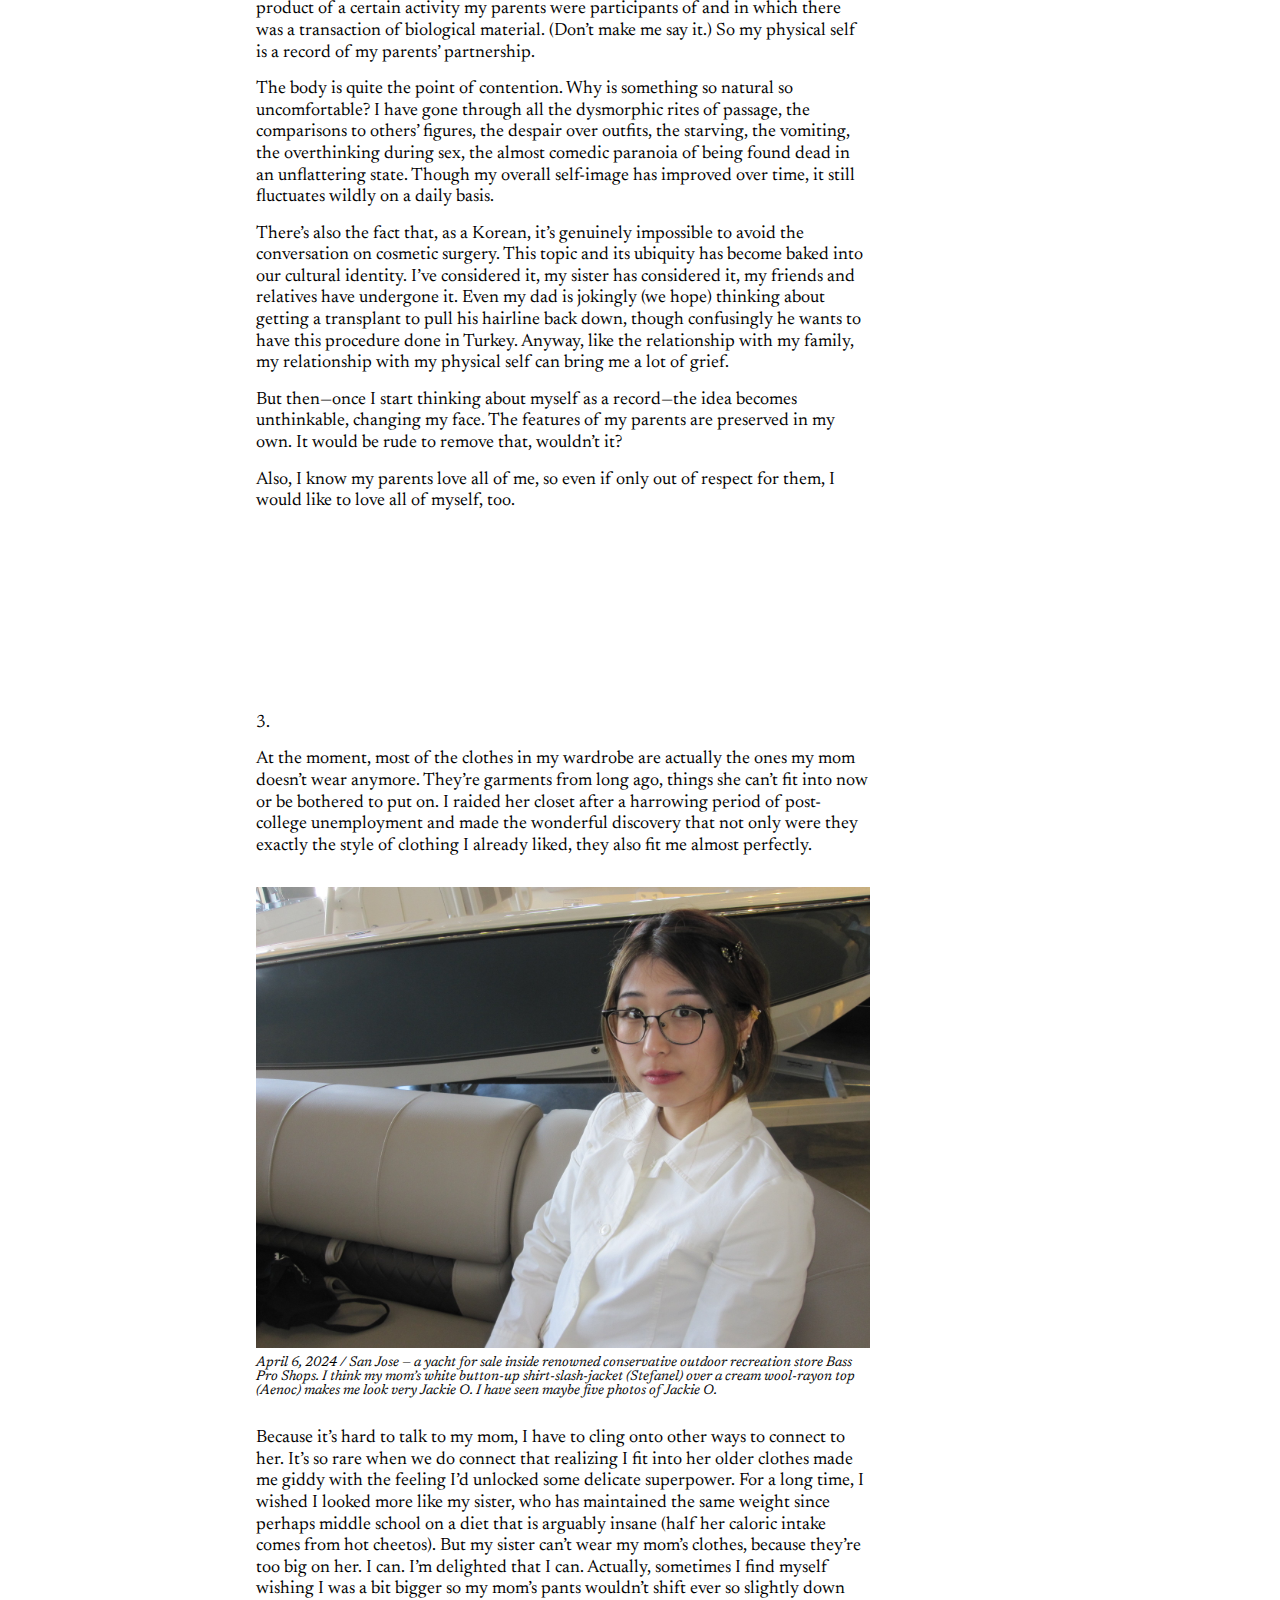
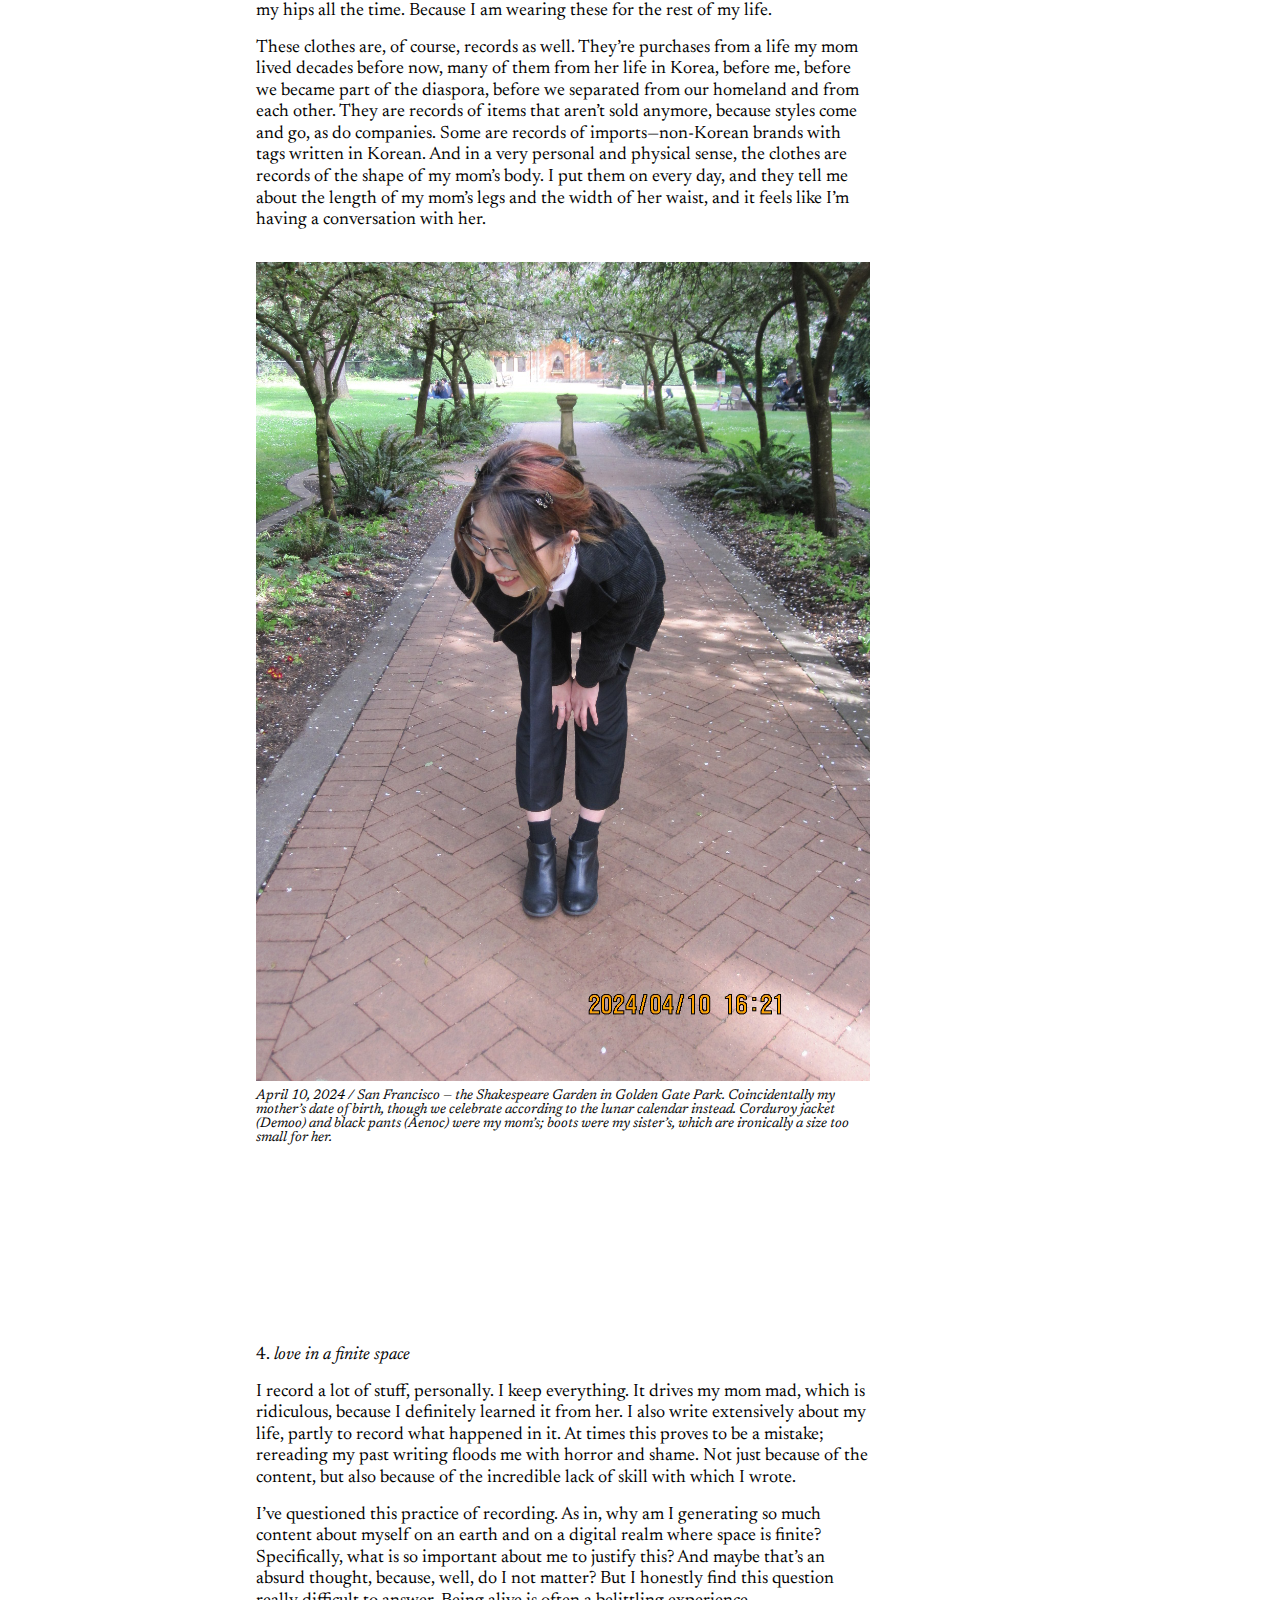
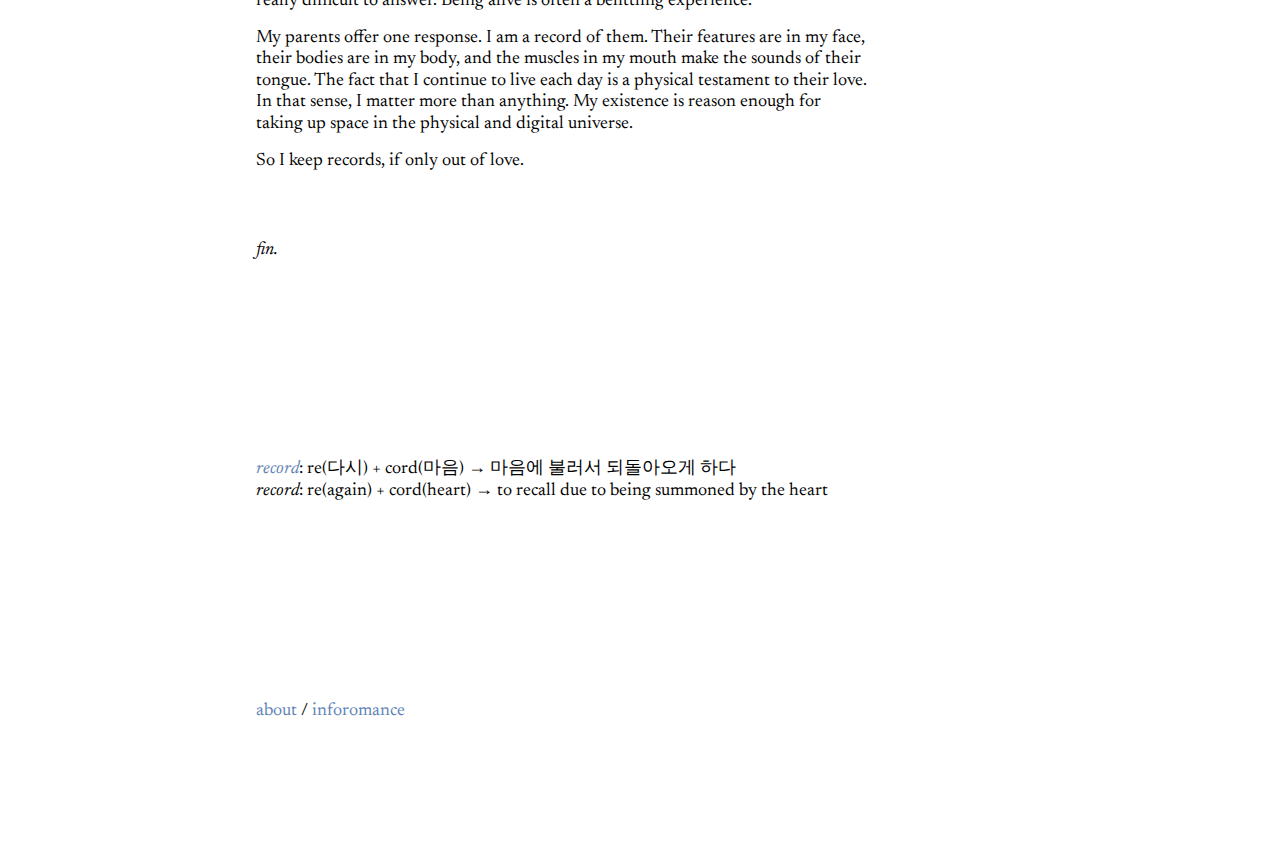
==== commit 4fcc4d5b: "Update index.html" ====
--- a/index.html
+++ b/index.html
@@ -8,6 +8,7 @@
 	</style>
 	<link rel="stylesheet" href="styles.css?<?php echo filemtime('styles.css')?>"/>
 	<title>lingua familia / love in a finite space</title>
+	<link rel="icon" type="image/png" href="/favicon.png"/>
 </head>
 <body>
 	<div class="title">lingua familia /	love in a finite space</div>
@@ -75,6 +76,8 @@
 	<div class="box"><em><a href="https://dic.daum.net/word/view.do?wordid=ekw000137580&q=record">record</a></em>: re(다시) + cord(마음) → 마음에 불러서 되돌아오게 하다
 		<br>
 	<em>record</em>: re(again) + cord(heart) → to recall due to being summoned by the heart</div>
+	<div class="star"></div>
+	<p><a href="/about">about</a> / <a href="/inforomance">inforomance</a></p>
 </div>
 </body>
 </html>
--- a/styles.css
+++ b/styles.css
@@ -20,6 +20,11 @@
 	font-family:Newsreader, Carrois Gothic, serif;
 	font-style:italic;
 	margin-bottom:100px;
+}
+
+.adobe {
+	font-family:Adobe Caslon Pro, Newsreader, serif;
+	src:url('ACaslonPro-Regular.otf');
 }
 
 .box {
@@ -45,3 +50,8 @@
 	width:600px;
 	margin:200px 0;
 }
+
+a {
+	text-decoration:none;
+	color:#6082B6;
+}
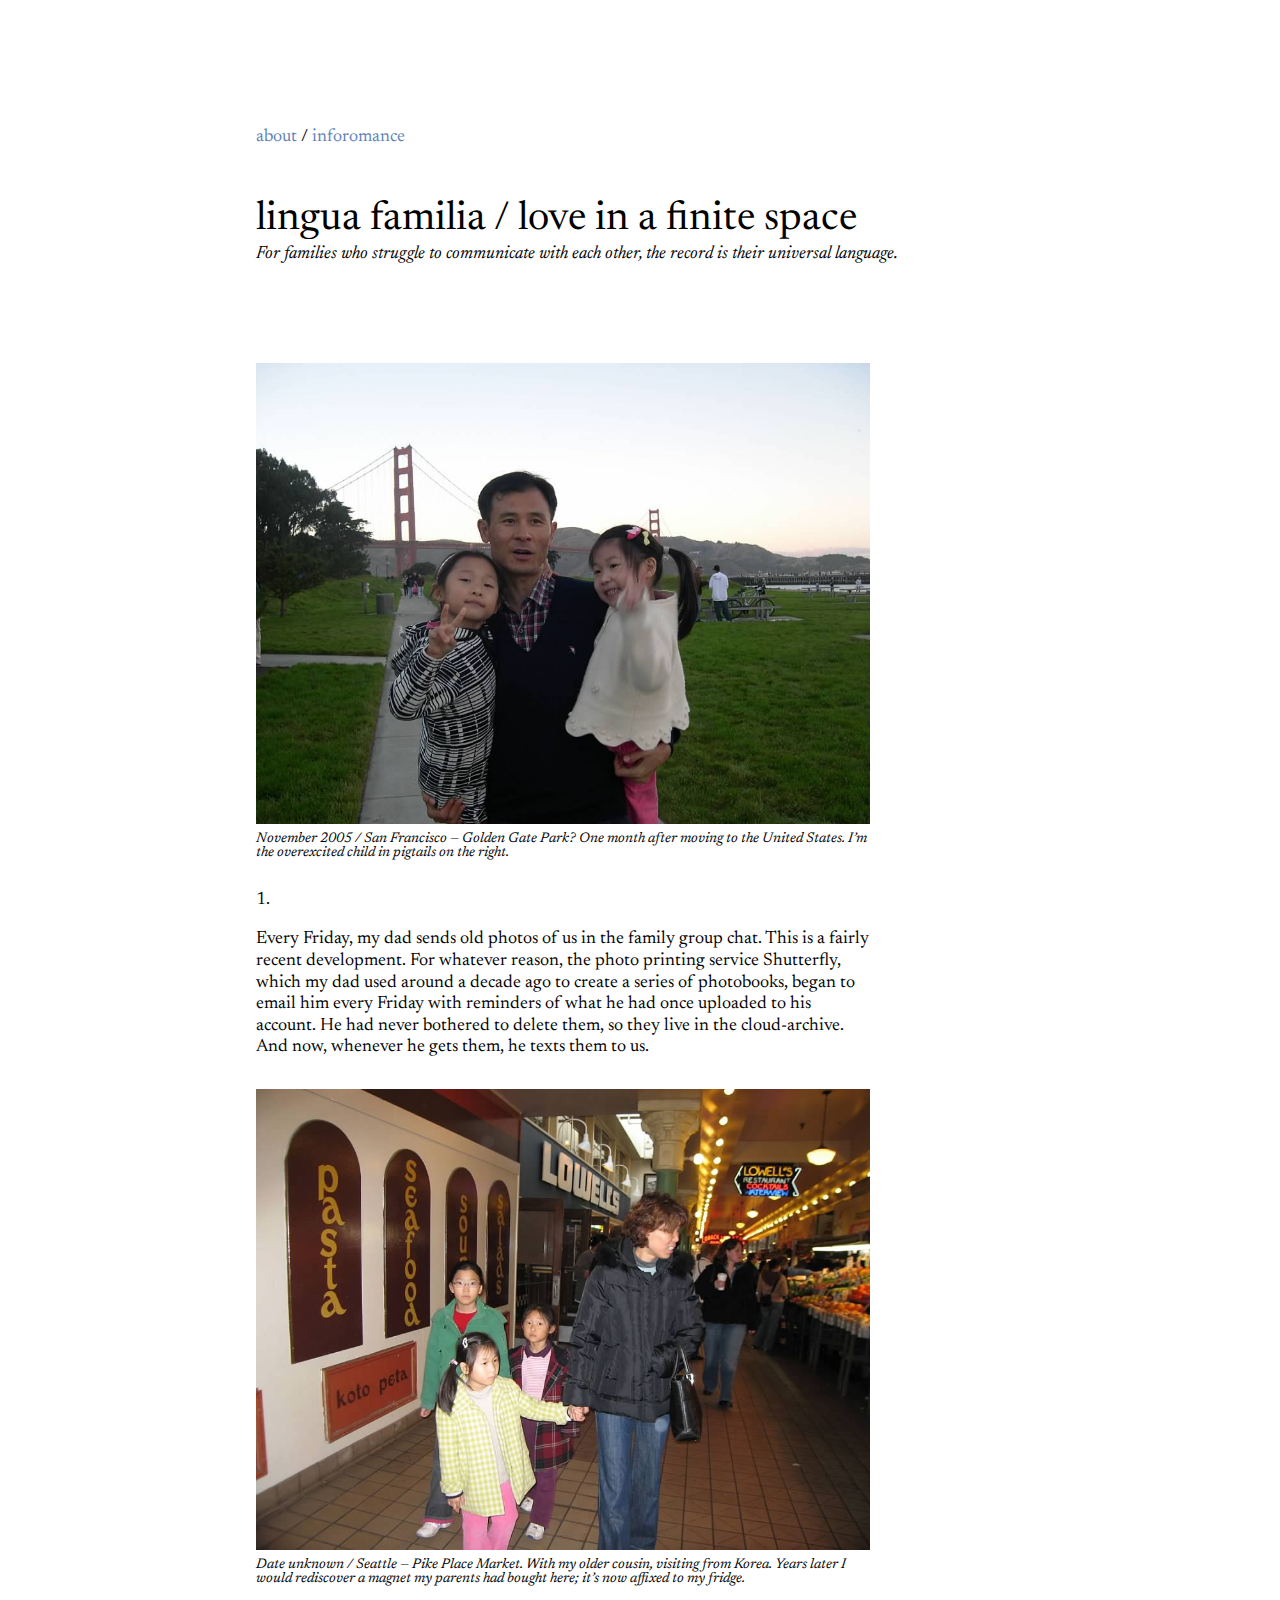
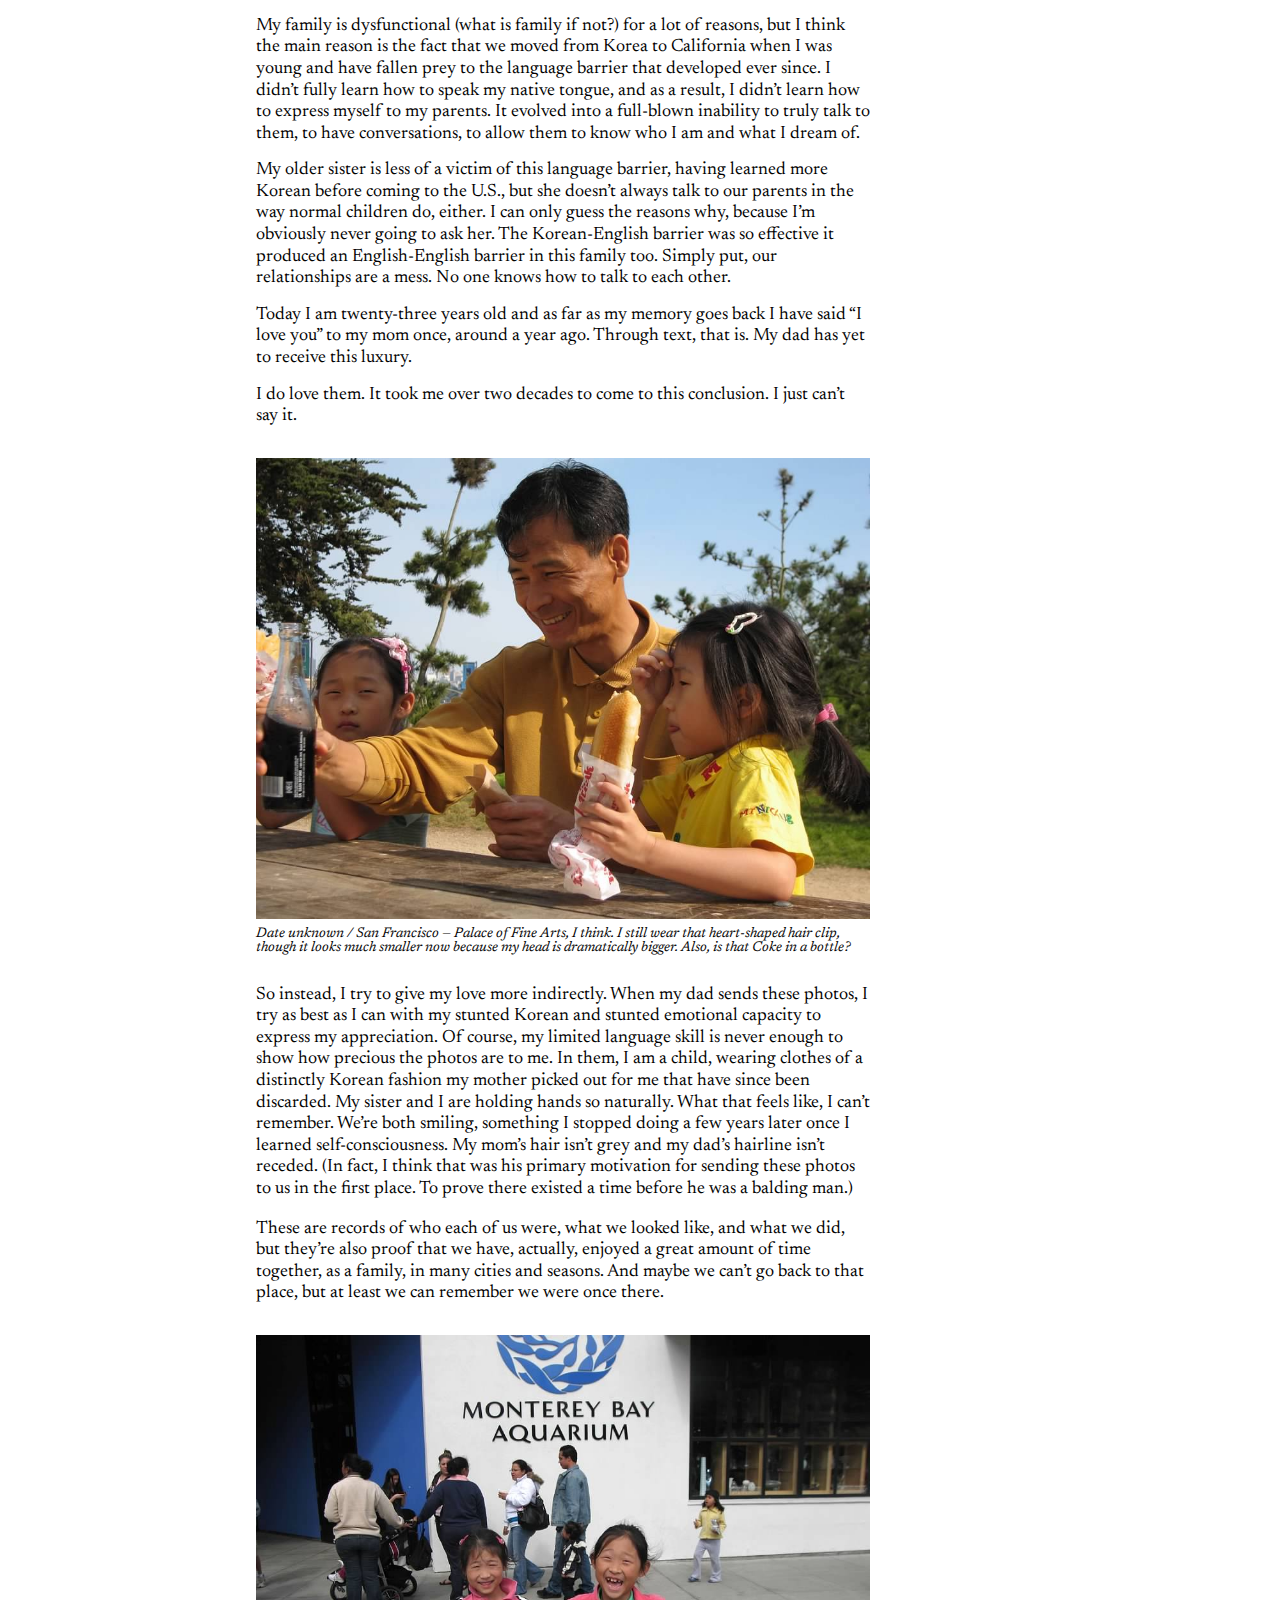
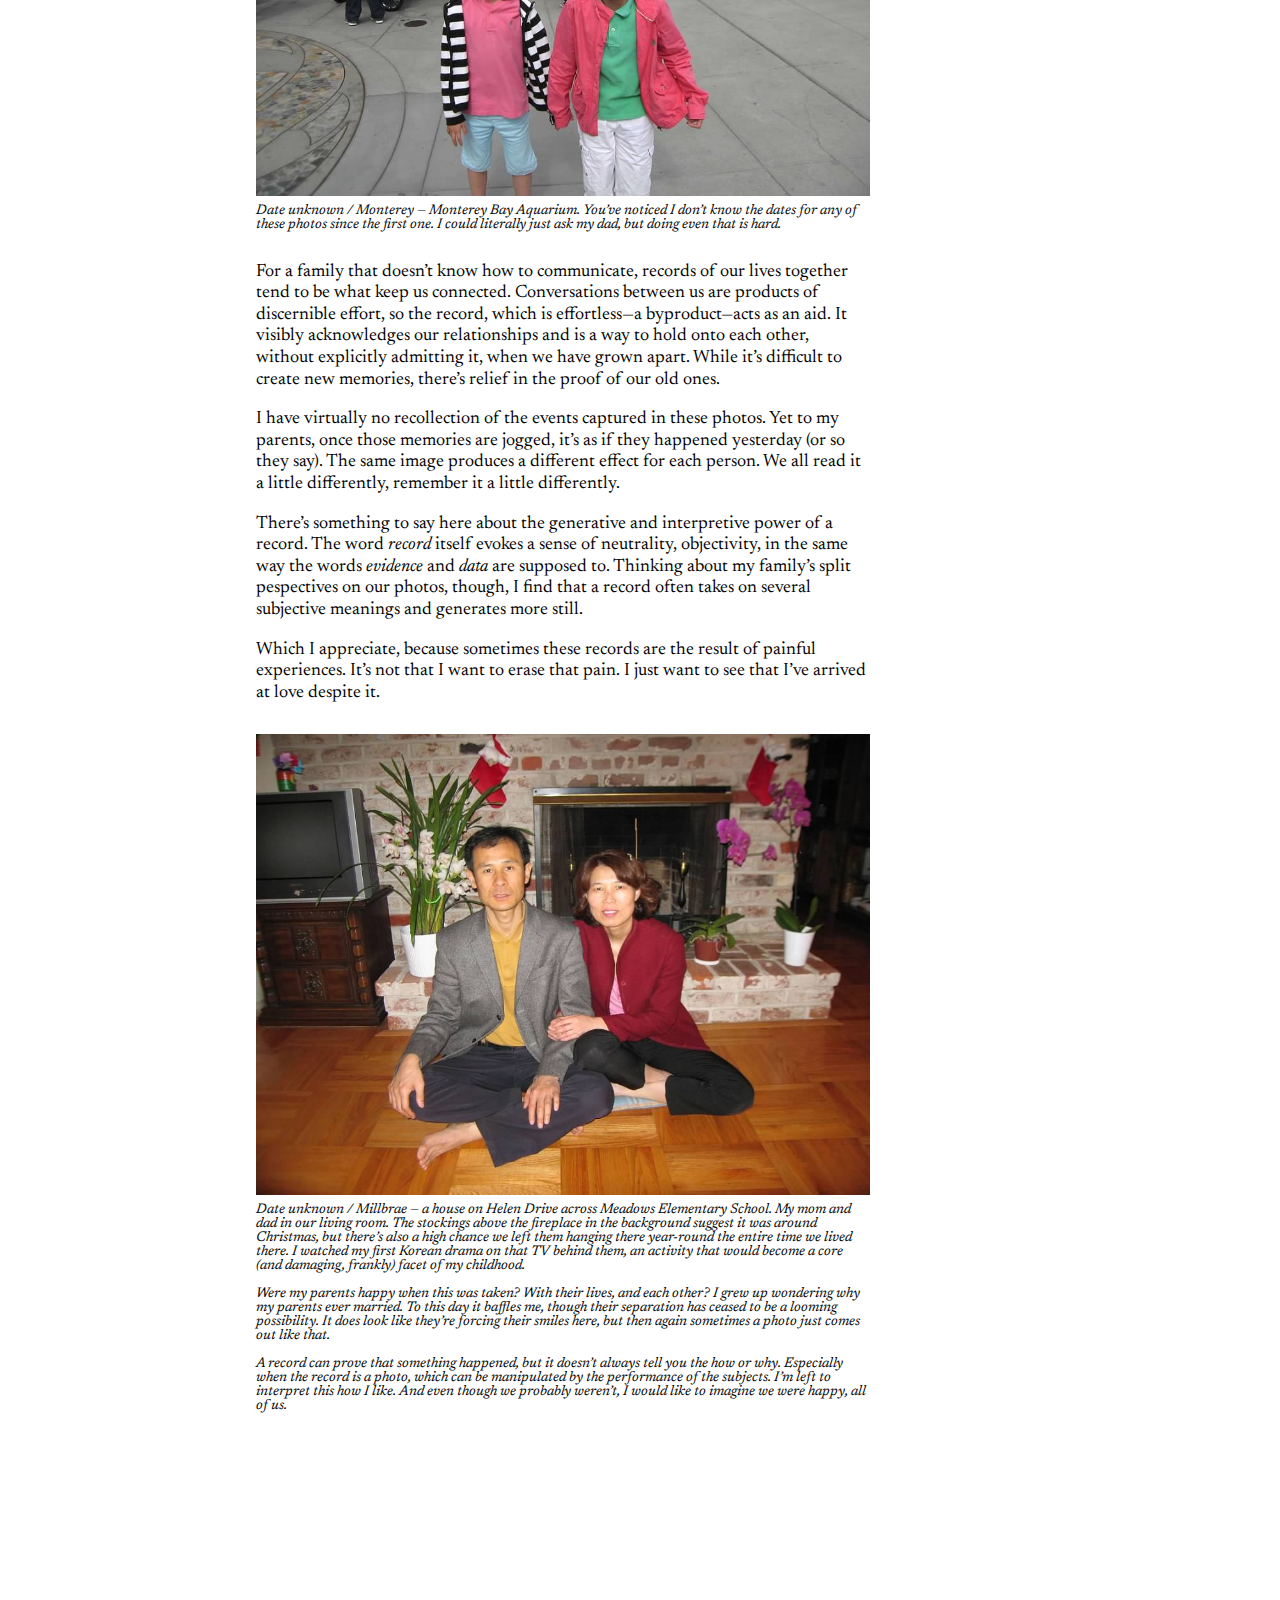
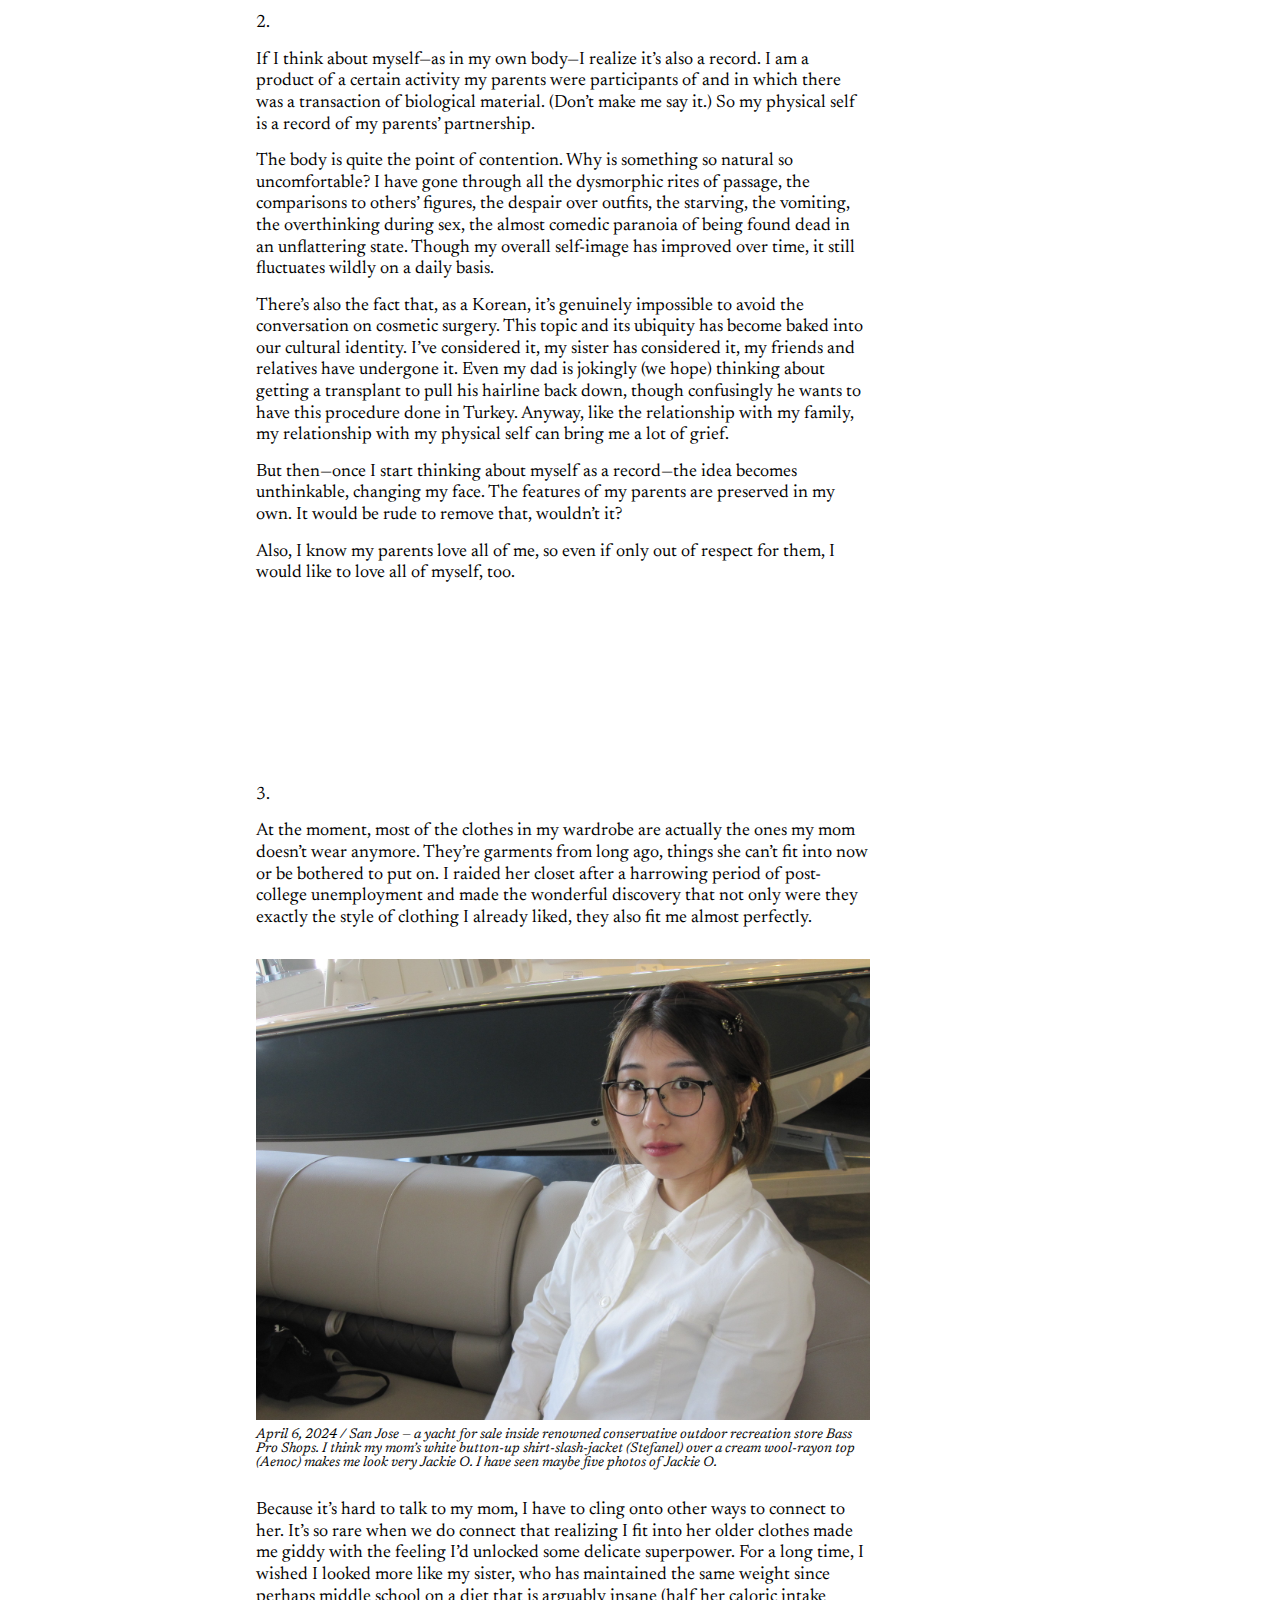
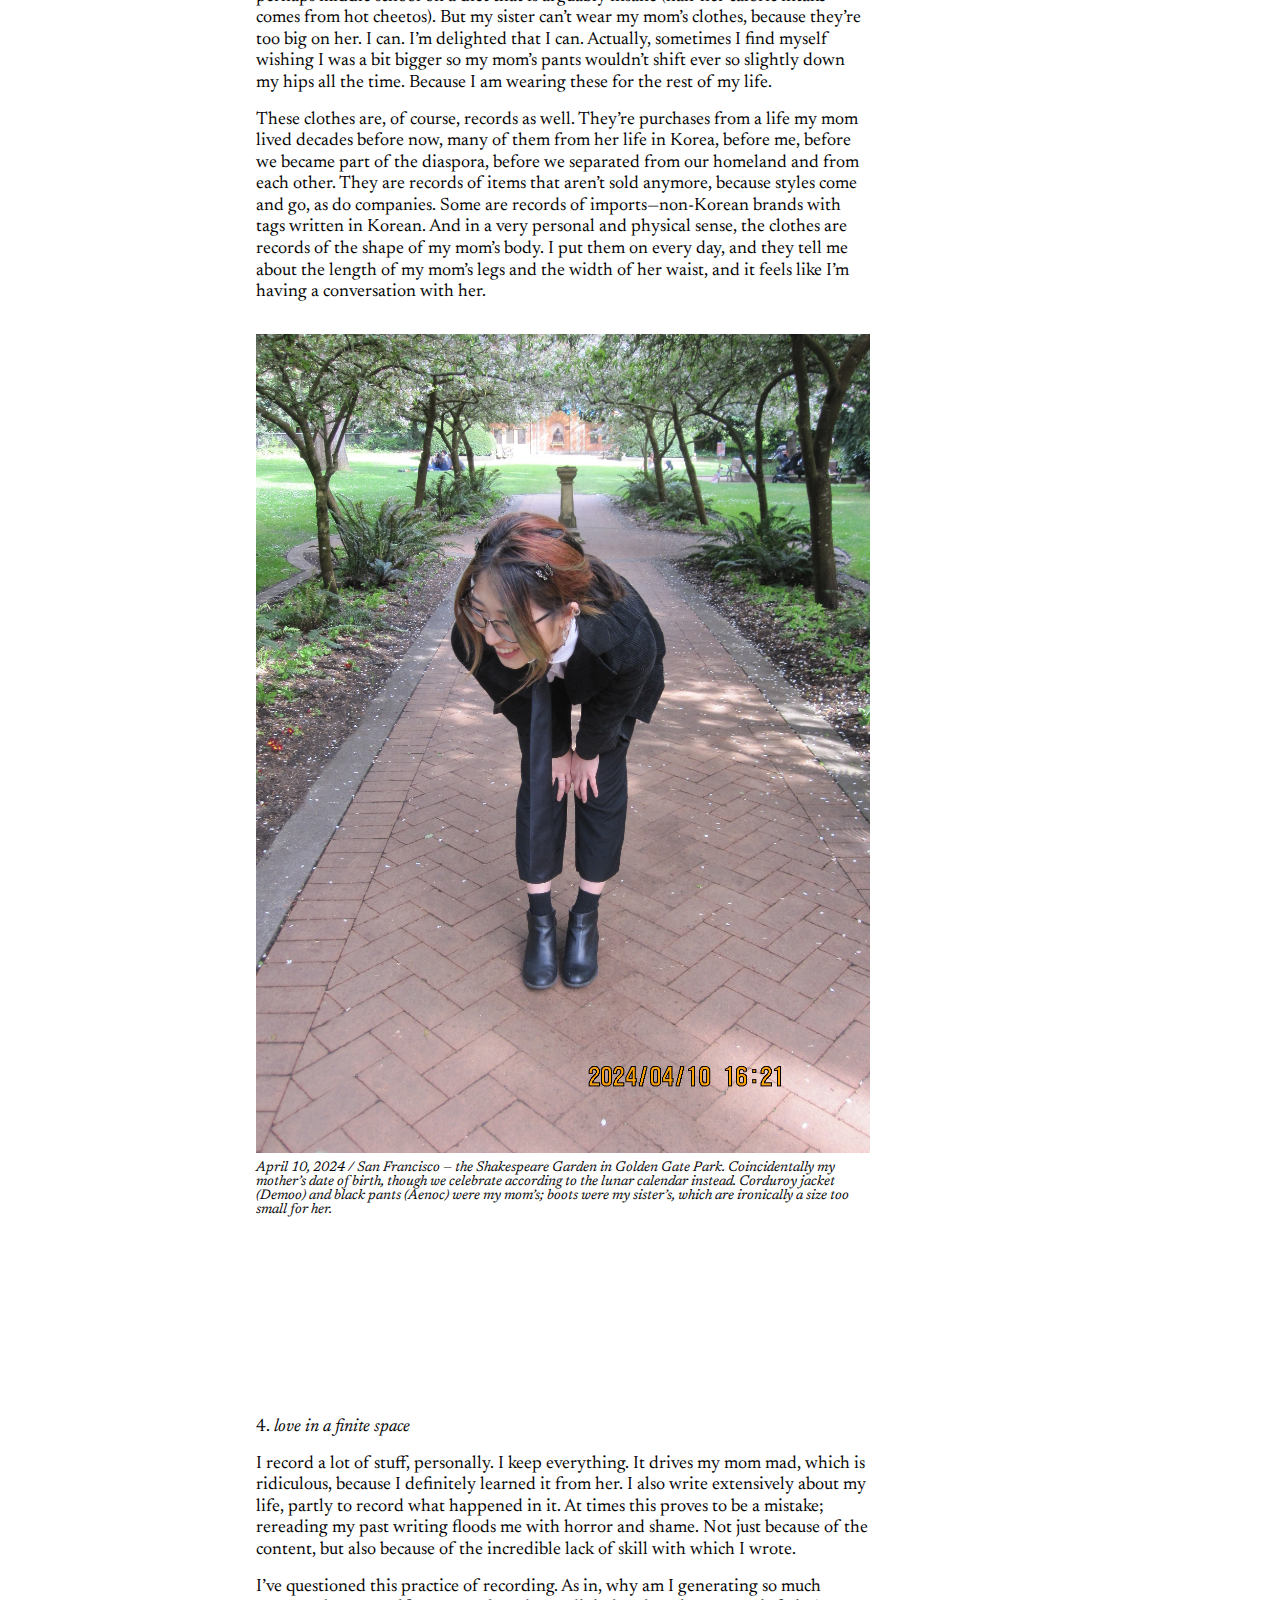
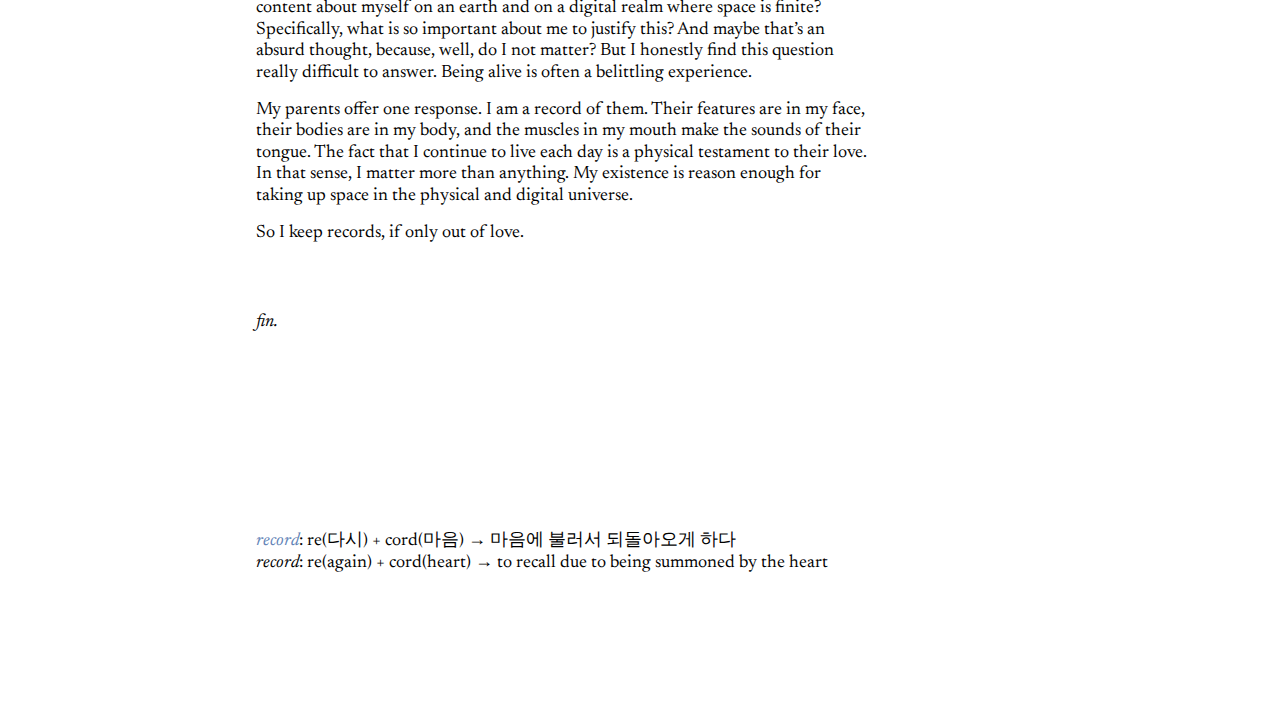
==== commit 9a51a3e2: "Update index.html" ====
--- a/index.html
+++ b/index.html
@@ -11,6 +11,8 @@
 	<link rel="icon" type="image/png" href="/favicon.png"/>
 </head>
 <body>
+	<p><a href="/about">about</a> / <a href="/inforomance">inforomance</a></p>
+	<br><br>
 	<div class="title">lingua familia /	love in a finite space</div>
 	<div class="subtitle">For families who struggle to communicate with each other, the record is their universal language.</div>
 	<div class="photo"><img src="lingua01.JPEG" width="80%"></div>
@@ -76,8 +78,6 @@
 	<div class="box"><em><a href="https://dic.daum.net/word/view.do?wordid=ekw000137580&q=record">record</a></em>: re(다시) + cord(마음) → 마음에 불러서 되돌아오게 하다
 		<br>
 	<em>record</em>: re(again) + cord(heart) → to recall due to being summoned by the heart</div>
-	<div class="star"></div>
-	<p><a href="/about">about</a> / <a href="/inforomance">inforomance</a></p>
 </div>
 </body>
 </html>
